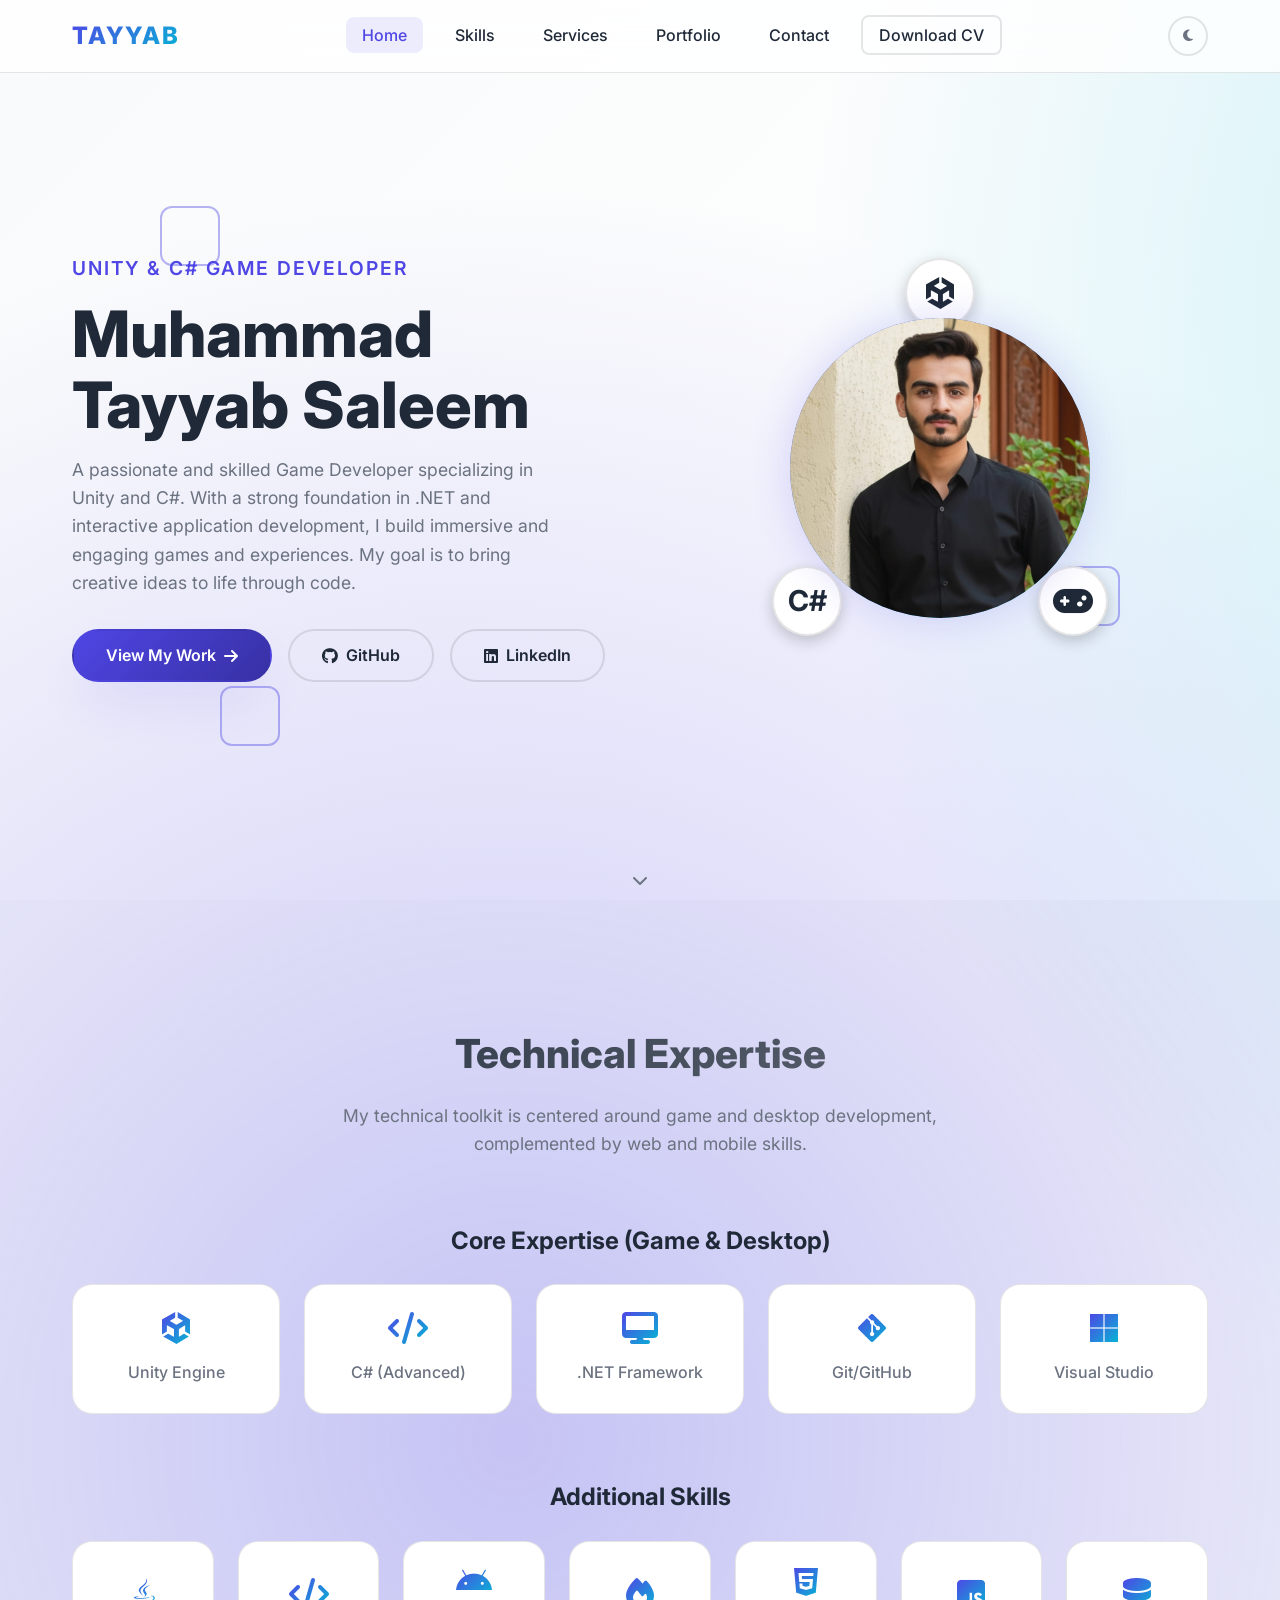
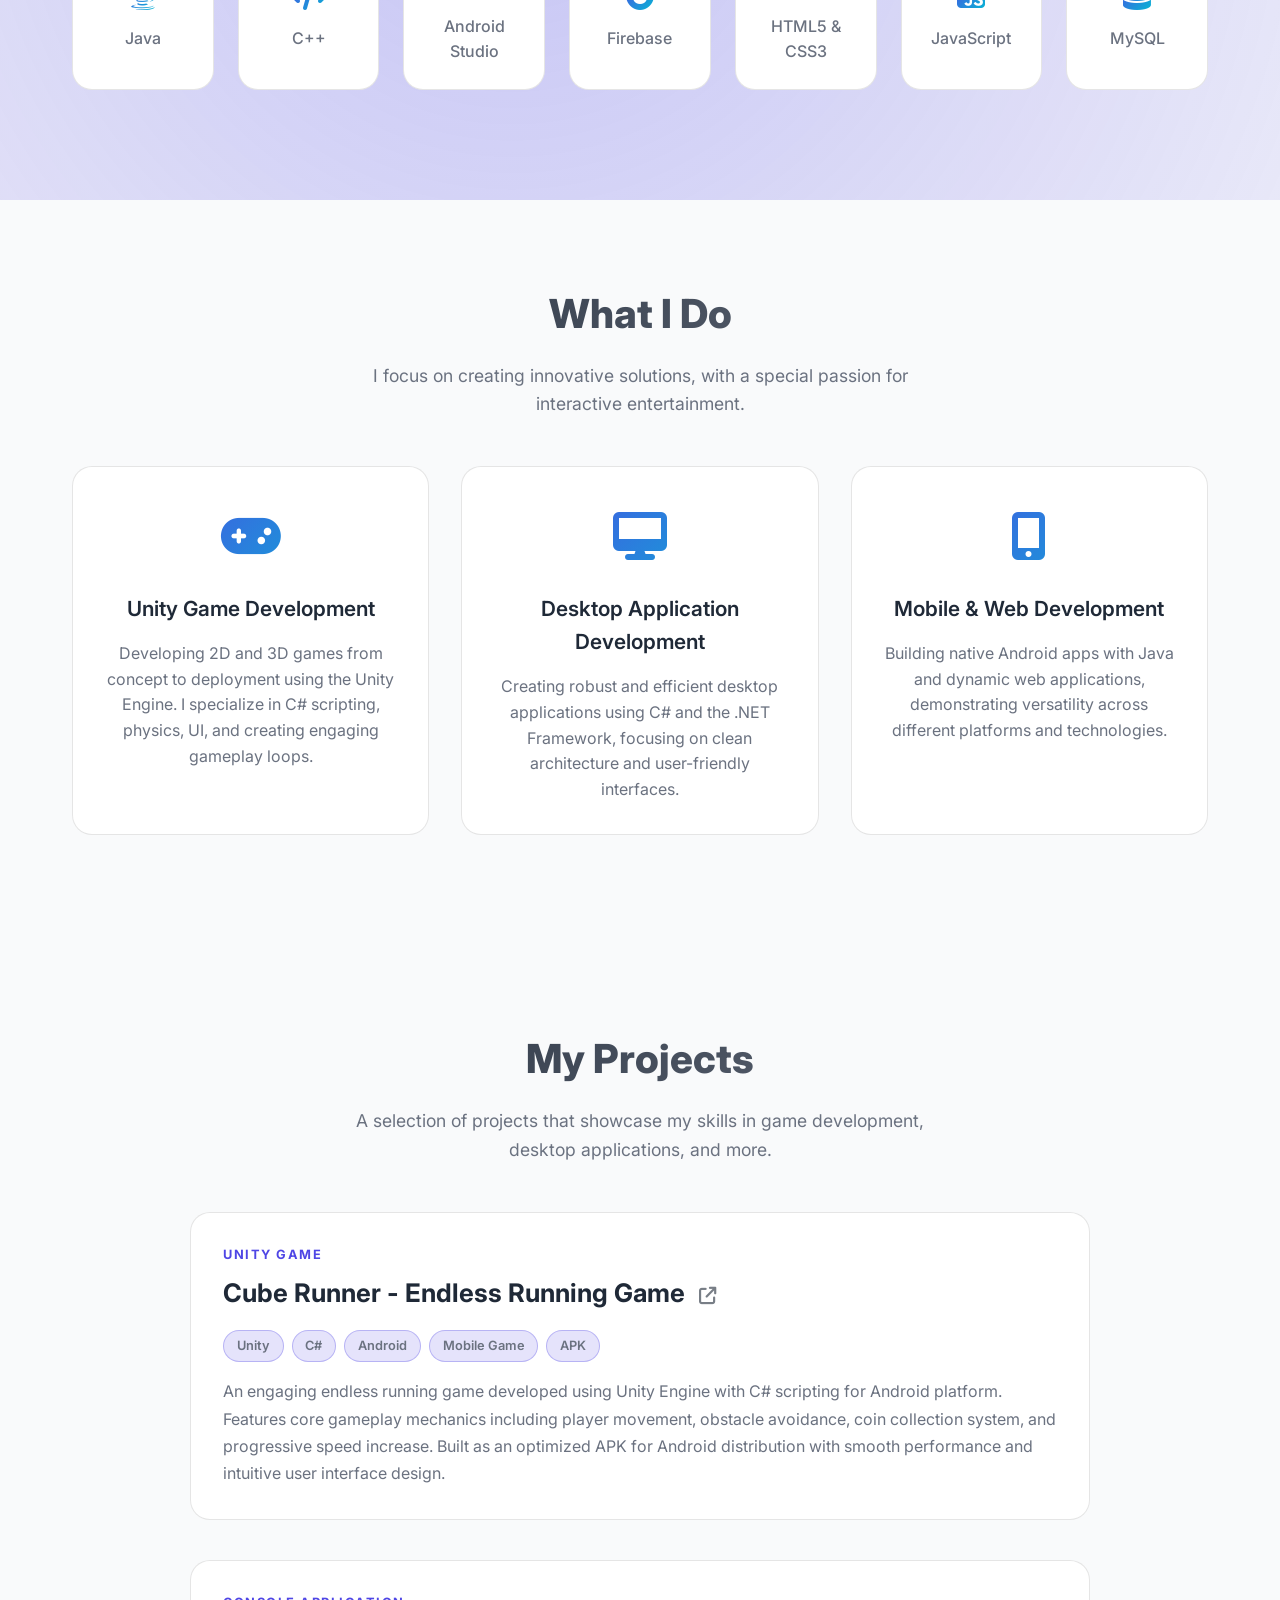
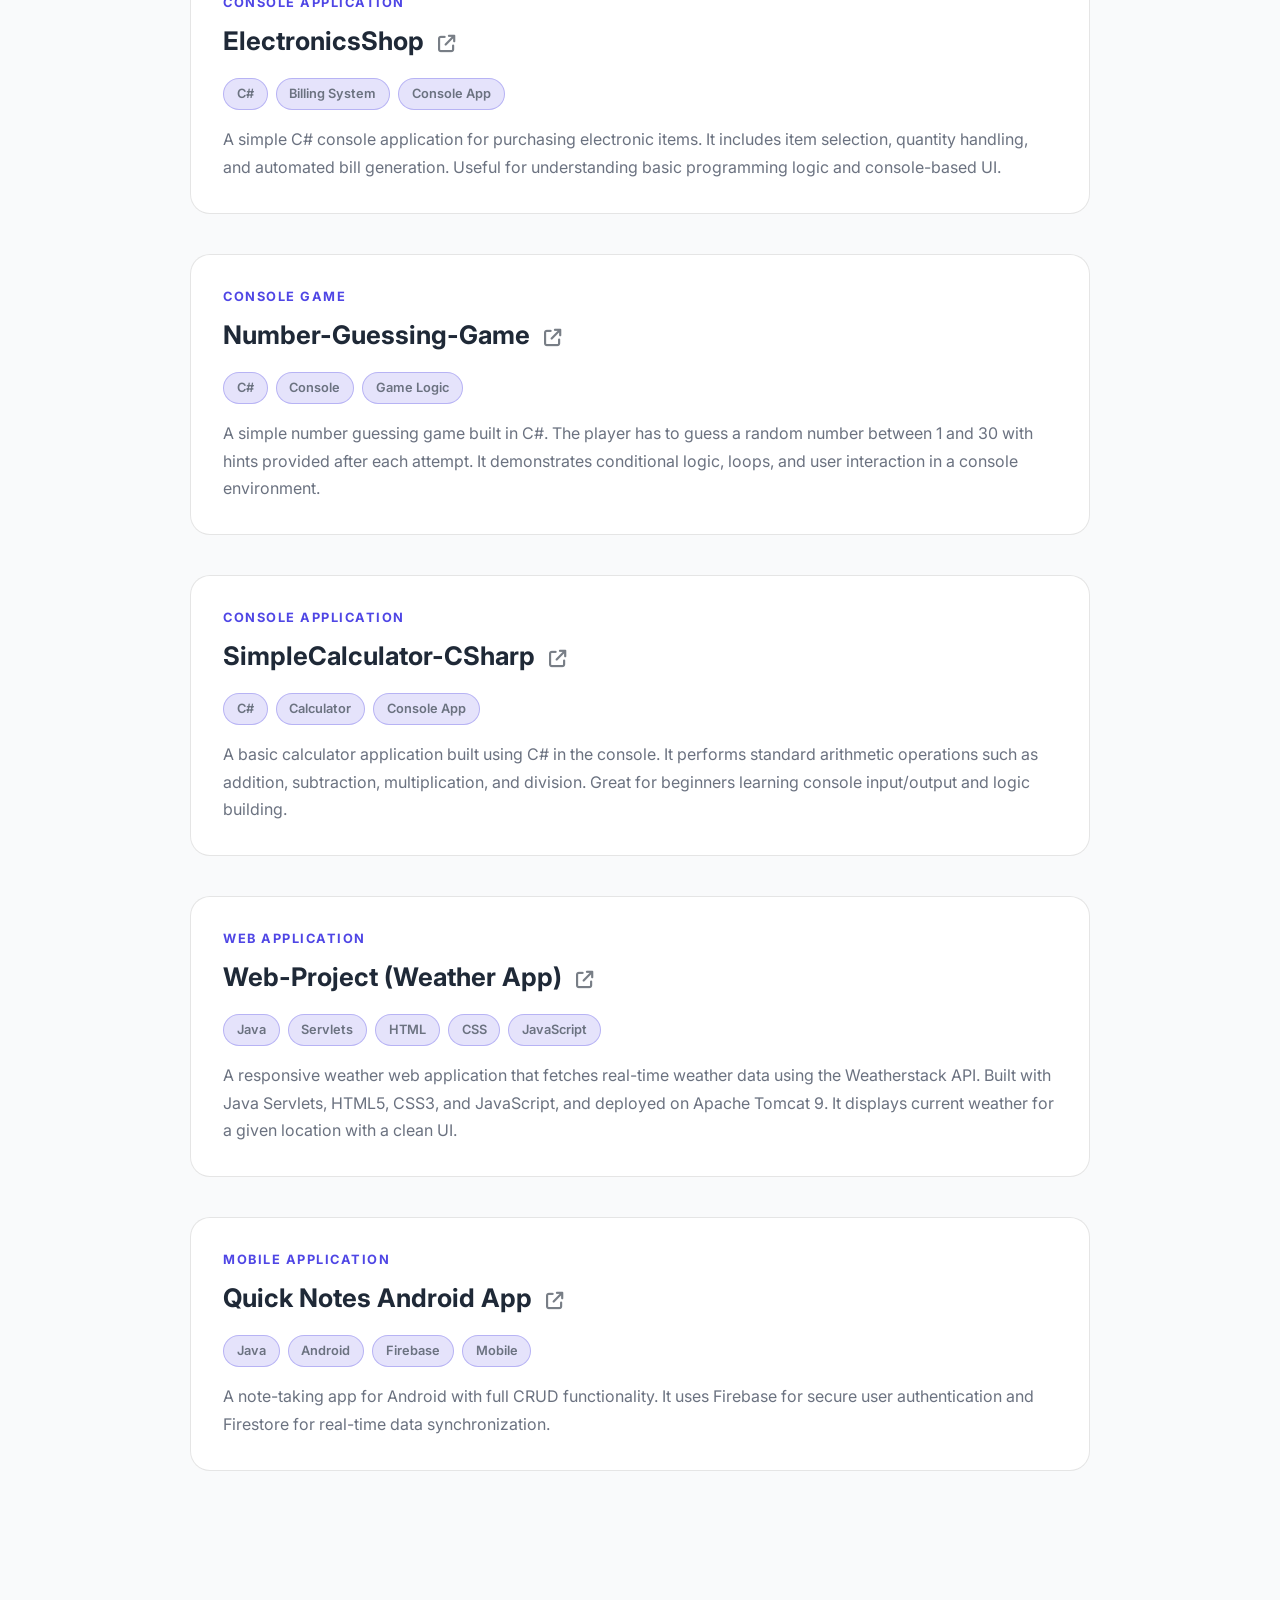
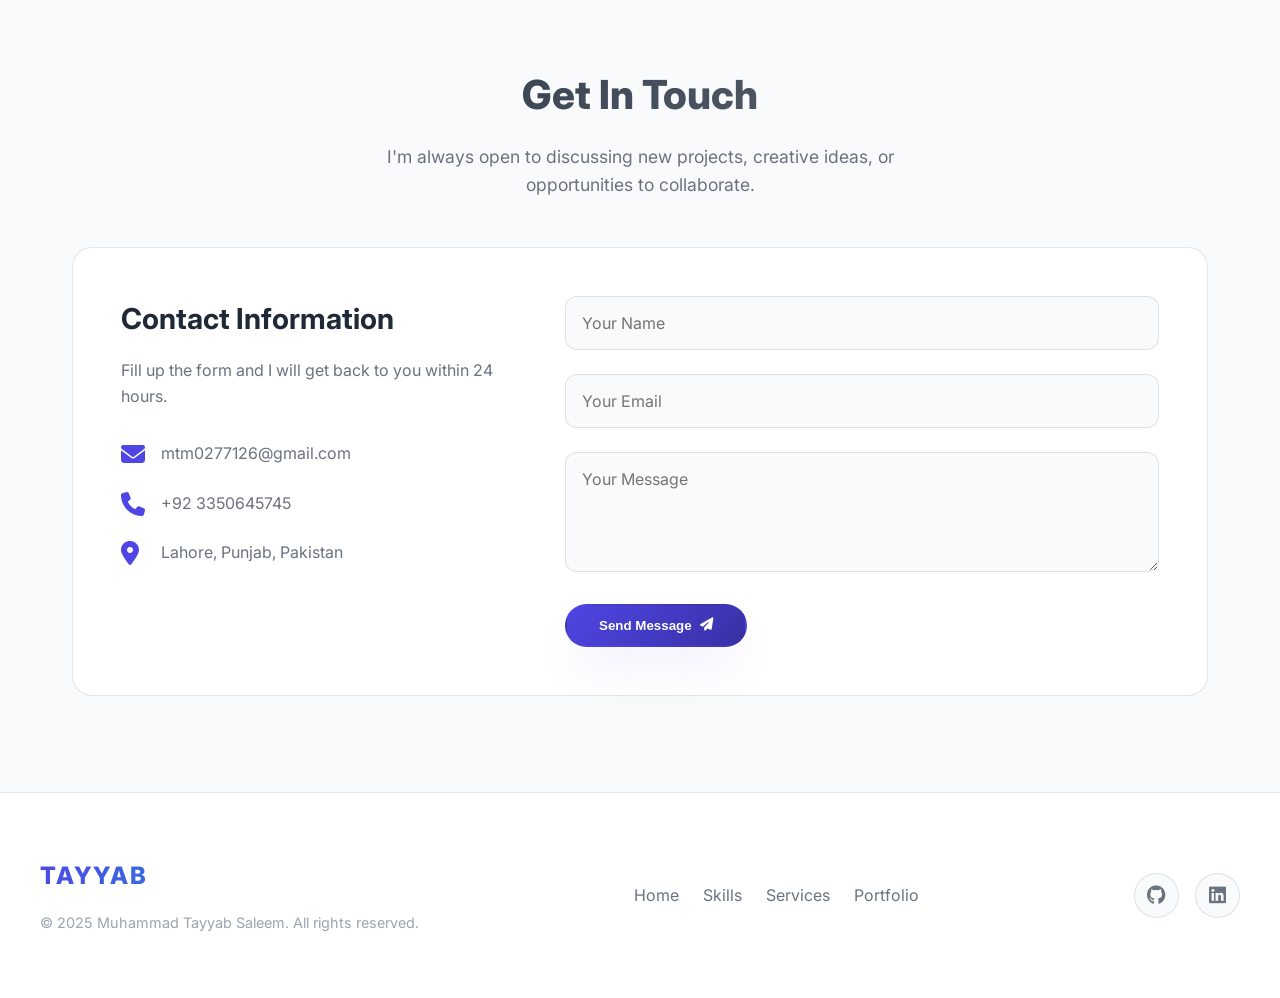
==== index.html @ 20875d61 "Update Update" ====
<!DOCTYPE html>
<html lang="en" data-theme="dark">

<head>
    <meta charset="UTF-8">
    <meta name="viewport" content="width=device-width, initial-scale=1.0">
    <title>M. Tayyab Saleem - Game Developer</title>
    <link rel="preconnect" href="https://fonts.googleapis.com">
    <link rel="preconnect" href="https://fonts.gstatic.com" crossorigin>
    <link href="https://fonts.googleapis.com/css2?family=Inter:wght@300;400;500;600;700;800&display=swap"
        rel="stylesheet">
    <link rel="stylesheet" href="https://cdnjs.cloudflare.com/ajax/libs/font-awesome/6.4.0/css/all.min.css">
    <link rel="stylesheet" href="style.css">
</head>

<body>
    <div class="bg-animation"></div>
    <ul class="background-shapes">
        <li><i class="fas fa-gamepad"></i></li>
        <li><i class="fas fa-laptop-code"></i></li>
        <li><i class="fas fa-bug"></i></li>
        <li><i class="fas fa-terminal"></i></li>
        <li><i class="fas fa-keyboard"></i></li>
        <li><i class="fas fa-microchip"></i></li>
        <li><i class="fas fa-cogs"></i></li>
        <li><i class="fas fa-code"></i></li>
        <li><i class="fas fa-hdd"></i></li>
        <li><i class="fas fa-dice-d20"></i></li> <!-- Gaming Dice -->
    </ul>


    <ul>
        <li></li>
    </ul>
    <header>
        <nav>
            <div class="logo">Tayyab</div>
            <ul class="nav-links">
                <li><a href="#home" class="active">Home</a></li>
                <li><a href="#skills">Skills</a></li>
                <li><a href="#services">Services</a></li>
                <li><a href="#portfolio">Portfolio</a></li>
                <li><a href="#contact">Contact</a></li>
                <li><a href="cv/tayyab_cv.pdf" class="btn-secondary" download>Download CV</a></li>
            </ul>
            <div class="nav-controls">
                <a href="cv/tayyab_cv.pdf" class="btn-cv-mobile" download aria-label="Download CV">
                    <span>CV</span>

                    <i class="fas fa-download"></i>
                </a>
                <button class="theme-toggle" id="themeToggle" aria-label="Toggle theme">
                    <i class="fas fa-moon"></i>
                </button>
            </div>
        </nav>
    </header>

    <main>
        <section id="home" class="hero section">
            <div class="floating-elements">
                <div class="floating-element"></div>
                <div class="floating-element"></div>
                <div class="floating-element"></div>
            </div>
            <div class="hero-container">
                <div class="hero-content">
                    <div class="subtitle">UNITY & C# GAME DEVELOPER</div>
                    <h1>Muhammad Tayyab Saleem</h1>
                    <p>A passionate and skilled Game Developer specializing in Unity and C#. With a strong foundation in
                        .NET and interactive application development, I build immersive and engaging games and
                        experiences. My goal is to bring creative ideas to life through code.</p>
                    <div class="hero-buttons">
                        <a href="#portfolio" class="btn btn-primary">View My Work <i class="fas fa-arrow-right"></i></a>
                        <a href="https://github.com/m-tayyabsaleem" target="_blank" class="btn btn-secondary"><i
                                class="fab fa-github"></i> GitHub</a>
                        <a href="https://linkedin.com/in/mtayyabsaleem" target="_blank" class="btn btn-secondary"><i
                                class="fab fa-linkedin"></i> LinkedIn</a>
                    </div>
                </div>

                <div class="hero-visual">
                    <div class="hero-avatar">
                        <img src="img/profile-pic.jpg" alt="M. Tayyab Saleem">
                    </div>
                    <div class="orbit-container">
                        <div class="orbit-icon icon-unity">
                            <i class="fab fa-unity"></i>
                        </div>
                        <div class="orbit-icon icon-csharp">
                            <span>C#</span>
                        </div>
                        <div class="orbit-icon icon-gaming">
                            <i class="fas fa-gamepad"></i>
                        </div>
                    </div>
                </div>
            </div>
            <div class="scroll-indicator">
                <i class="fas fa-chevron-down"></i>
            </div>
        </section>

        <section id="skills" class="section">
            <h2 class="section-title fade-in">Technical Expertise</h2>
            <p class="section-subtitle fade-in">My technical toolkit is centered around game and desktop development,
                complemented by web and mobile skills.</p>

            <h3 class="skills-subtitle fade-in">Core Expertise (Game & Desktop)</h3>
            <div class="skills-grid fade-in">
                <div class="skill-item">
                    <i class="fab fa-unity"></i>
                    <span>Unity Engine</span>
                </div>
                <div class="skill-item">
                    <i class="fas fa-code"></i>
                    <span>C# (Advanced)</span>
                </div>
                <div class="skill-item">
                    <i class="fas fa-desktop"></i>
                    <span>.NET Framework</span>
                </div>
                <div class="skill-item">
                    <i class="fab fa-git-alt"></i>
                    <span>Git/GitHub</span>
                </div>
                <div class="skill-item">
                    <i class="fab fa-microsoft"></i>
                    <span>Visual Studio</span>
                </div>
            </div>

            <h3 class="skills-subtitle fade-in">Additional Skills</h3>
            <div class="skills-grid fade-in">
                <div class="skill-item">
                    <i class="fab fa-java"></i>
                    <span>Java</span>
                </div>
                <div class="skill-item">
                    <i class="fas fa-code"></i>
                    <span>C++</span>
                </div>
                <div class="skill-item">
                    <i class="fab fa-android"></i>
                    <span>Android Studio</span>
                </div>
                <div class="skill-item">
                    <i class="fas fa-fire"></i>
                    <span>Firebase</span>
                </div>
                <div class="skill-item">
                    <i class="fab fa-html5"></i>
                    <span>HTML5 & CSS3</span>
                </div>
                <div class="skill-item">
                    <i class="fab fa-js-square"></i>
                    <span>JavaScript</span>
                </div>
                <div class="skill-item">
                    <i class="fas fa-database"></i>
                    <span>MySQL</span>
                </div>
            </div>
        </section>

        <section id="services" class="section">
            <h2 class="section-title fade-in">What I Do</h2>
            <p class="section-subtitle fade-in">I focus on creating innovative solutions, with a special passion for
                interactive entertainment.</p>
            <div class="services-grid">
                <div class="service-card fade-in">
                    <div class="service-icon"><i class="fas fa-gamepad"></i></div>
                    <h3 class="service-title">Unity Game Development</h3>
                    <p class="service-description">Developing 2D and 3D games from concept to deployment using the Unity
                        Engine. I specialize in C# scripting, physics, UI, and creating engaging gameplay loops.</p>
                </div>
                <div class="service-card fade-in">
                    <div class="service-icon"><i class="fas fa-desktop"></i></div>
                    <h3 class="service-title">Desktop Application Development</h3>
                    <p class="service-description">Creating robust and efficient desktop applications using C# and the
                        .NET Framework, focusing on clean architecture and user-friendly interfaces.</p>
                </div>
                <div class="service-card fade-in">
                    <div class="service-icon"><i class="fas fa-mobile-alt"></i></div>
                    <h3 class="service-title">Mobile & Web Development</h3>
                    <p class="service-description">Building native Android apps with Java and dynamic web applications,
                        demonstrating versatility across different platforms and technologies.</p>
                </div>
            </div>
        </section>

        <section id="portfolio" class="section">
            <h2 class="section-title fade-in">My Projects</h2>
            <p class="section-subtitle fade-in">A selection of projects that showcase my skills in game development,
                desktop applications, and more.</p>

            <div class="project-list fade-in">
                <div class="project-item">
                    <p class="project-category">Unity Game</p>

                    <h3 class="project-title">
                        <a href="#" target="_blank">
                            Cube Runner - Endless Running Game
                            <i class="fas fa-arrow-up-right-from-square"></i>
                        </a>
                    </h3>

                    <div class="project-tags">
                        <span>Unity</span>
                        <span>C#</span>
                        <span>Android</span>
                        <span>Mobile Game</span>
                        <span>APK</span>
                    </div>

                    <p class="project-description">
                        An engaging endless running game developed using Unity Engine with C# scripting for Android
                        platform.
                        Features core gameplay mechanics including player movement, obstacle avoidance, coin collection
                        system,
                        and progressive speed increase. Built as an optimized APK for Android distribution with smooth
                        performance
                        and intuitive user interface design.
                    </p>
                </div>

                <div class="project-item">
                    <p class="project-category">Console Application</p>

                    <h3 class="project-title">
                        <a href="https://github.com/m-tayyabsaleem/ElectronicsShop" target="_blank">
                            ElectronicsShop
                            <i class="fas fa-arrow-up-right-from-square"></i>
                        </a>
                    </h3>

                    <div class="project-tags">
                        <span>C#</span>
                        <span>Billing System</span>
                        <span>Console App</span>
                    </div>

                    <p class="project-description">
                        A simple C# console application for purchasing electronic items. It includes item selection,
                        quantity handling, and automated bill generation. Useful for understanding basic programming
                        logic and console-based UI.
                    </p>
                </div>


                <div class="project-item">
                    <p class="project-category">Console Game</p>

                    <h3 class="project-title">
                        <a href="https://github.com/m-tayyabsaleem/Number-Guessing-Game" target="_blank">
                            Number-Guessing-Game
                            <i class="fas fa-arrow-up-right-from-square"></i>
                        </a>
                    </h3>

                    <div class="project-tags">
                        <span>C#</span>
                        <span>Console</span>
                        <span>Game Logic</span>
                    </div>

                    <p class="project-description">
                        A simple number guessing game built in C#. The player has to guess a random number between 1 and
                        30 with hints provided after each attempt. It demonstrates conditional logic, loops, and user
                        interaction in a console environment.
                    </p>
                </div>
                <div class="project-item">
                    <p class="project-category">Console Application</p>

                    <h3 class="project-title">
                        <a href="https://github.com/m-tayyabsaleem/SimpleCalculator-CSharp" target="_blank">
                            SimpleCalculator-CSharp
                            <i class="fas fa-arrow-up-right-from-square"></i>
                        </a>
                    </h3>

                    <div class="project-tags">
                        <span>C#</span>
                        <span>Calculator</span>
                        <span>Console App</span>
                    </div>

                    <p class="project-description">
                        A basic calculator application built using C# in the console. It performs standard arithmetic
                        operations such as addition, subtraction, multiplication, and division. Great for beginners
                        learning console input/output and logic building.
                    </p>
                </div>
                <div class="project-item">
                    <p class="project-category">Web Application</p>

                    <h3 class="project-title">
                        <a href="https://github.com/m-tayyabsaleem/Web-Project" target="_blank">
                            Web-Project (Weather App)
                            <i class="fas fa-arrow-up-right-from-square"></i>
                        </a>
                    </h3>

                    <div class="project-tags">
                        <span>Java</span>
                        <span>Servlets</span>
                        <span>HTML</span>
                        <span>CSS</span>
                        <span>JavaScript</span>
                    </div>

                    <p class="project-description">
                        A responsive weather web application that fetches real-time weather data using the Weatherstack
                        API. Built with Java Servlets, HTML5, CSS3, and JavaScript, and deployed on Apache Tomcat 9. It
                        displays current weather for a given location with a clean UI.
                    </p>
                </div>

                <div class="project-item">
                    <p class="project-category">MOBILE APPLICATION</p>
                    <h3 class="project-title">
                        <a href="https://github.com/m-tayyab-mughal/Quick-Notes-App" target="_blank">
                            Quick Notes Android App
                            <i class="fas fa-arrow-up-right-from-square"></i>
                        </a>
                    </h3>
                    <div class="project-tags">
                        <span>Java</span>
                        <span>Android</span>
                        <span>Firebase</span>
                        <span>Mobile</span>
                    </div>
                    <p class="project-description">A note-taking app for Android with full CRUD functionality. It uses
                        Firebase for secure user authentication and Firestore for real-time data synchronization.</p>
                </div>
            </div>
        </section>
        <section id="contact" class="section">
            <h2 class="section-title fade-in">Get In Touch</h2>
            <p class="section-subtitle fade-in">I'm always open to discussing new projects, creative ideas, or
                opportunities to collaborate.</p>
            <div class="contact-container">
                <div class="contact-info fade-in">
                    <h3>Contact Information</h3>
                    <p>Fill up the form and I will get back to you within 24 hours.</p>
                    <div class="contact-item">
                        <i class="fas fa-envelope"></i>
                        <a href="mailto:mtm0277126@gmail.com">mtm0277126@gmail.com</a>
                    </div>
                    <div class="contact-item">
                        <i class="fas fa-phone"></i>
                        <span>+92 3350645745</span>
                    </div>
                    <div class="contact-item">
                        <i class="fas fa-map-marker-alt"></i>
                        <span>Lahore, Punjab, Pakistan</span>
                    </div>
                </div>
                <form action="https://formspree.io/f/movwbovj" method="POST" class="contact-form fade-in">
                    <div class="form-group">
                        <input type="text" name="name" placeholder="Your Name" required>
                    </div>
                    <div class="form-group">
                        <input type="email" name="email" placeholder="Your Email" required>
                    </div>
                    <div class="form-group">
                        <textarea name="message" placeholder="Your Message" required></textarea>
                    </div>
                    <button type="submit" class="btn btn-primary">
                        Send Message <i class="fas fa-paper-plane"></i>
                    </button>
                </form>
            </div>
        </section>
    </main>

    <footer>
        <div class="footer-content">
            <div class="footer-about">
                <div class="logo">Tayyab</div>
                <p class="footer-text">&copy; 2025 Muhammad Tayyab Saleem. All rights reserved.</p>
            </div>
            <div class="footer-links">
                <a href="#home">Home</a>
                <a href="#skills">Skills</a>
                <a href="#services">Services</a>
                <a href="#portfolio">Portfolio</a>
            </div>
            <div class="footer-social">
                <a href="https://github.com/m-tayyabsaleem" target="_blank" aria-label="GitHub"><i
                        class="fab fa-github"></i></a>
                <a href="https://linkedin.com/in/mtayyabsaleem" target="_blank" aria-label="LinkedIn"><i
                        class="fab fa-linkedin"></i></a>
            </div>
        </div>
    </footer>

    <script src="script.js"></script>
</body>

</html>
---- style.css ----
/* ------------------- */
/* Basic Setup & Variables */
/* ------------------- */
:root {
    --primary-color: #4f46e5;
    --primary-dark: #3730a3;
    --secondary-color: #06b6d4;
    --accent-color: #f59e0b;
    --text-primary: #ffffff;
    --text-secondary: #a1a1aa;
    --text-muted: #71717a;
    --bg-primary: #0f0f23;
    --bg-secondary: #1a1a2e;
    --bg-card: #161629;
    --border-color: rgba(255, 255, 255, 0.1);
    --shadow-primary: 0 25px 50px -12px rgba(79, 70, 229, 0.25);
    --shadow-glow: 0 0 40px rgba(79, 70, 229, 0.3);
    --nav-bg: rgba(15, 15, 35, 0.8);
}

[data-theme="light"] {
    --text-primary: #1f2937;
    --text-secondary: #6b7280;
    --text-muted: #9ca3af;
    --bg-primary: #f9fafb;
    --bg-secondary: #ffffff;
    --bg-card: #ffffff;
    --border-color: rgba(0, 0, 0, 0.1);
    --shadow-primary: 0 25px 50px -12px rgba(79, 70, 229, 0.15);
    --shadow-glow: 0 0 40px rgba(79, 70, 229, 0.2);
    --nav-bg: rgba(255, 255, 255, 0.8);
}

* {
    margin: 0;
    padding: 0;
    box-sizing: border-box;
}

body {
    font-family: 'Inter', sans-serif;
    background: var(--bg-primary);
    color: var(--text-primary);
    line-height: 1.6;
    overflow-x: hidden;
    transition: background 0.3s ease, color 0.3s ease;
}

/* ------------------- */
/* General Styles */
/* ------------------- */
.section {
    padding: 6rem 2rem;
    max-width: 1200px;
    margin: 0 auto;
    position: relative;
}

.section-title {
    font-size: 2.5rem;
    font-weight: 800;
    text-align: center;
    margin-bottom: 1rem;
    background: linear-gradient(135deg, var(--text-primary), var(--text-secondary));
    -webkit-background-clip: text;
    background-clip: text;
    -webkit-text-fill-color: transparent;
}

.section-subtitle {
    text-align: center;
    color: var(--text-secondary);
    margin-bottom: 3rem;
    font-size: 1.1rem;
    max-width: 600px;
    margin-left: auto;
    margin-right: auto;
}

.btn {
    padding: 0.75rem 2rem;
    border-radius: 50px;
    font-weight: 600;
    text-decoration: none;
    display: inline-flex;
    align-items: center;
    gap: 0.5rem;
    transition: all 0.3s ease;
    border: 2px solid transparent;
    cursor: pointer;
}

.btn-primary {
    background: linear-gradient(135deg, var(--primary-color), var(--primary-dark));
    color: white;
    box-shadow: var(--shadow-primary);
}

.btn-primary:hover {
    transform: translateY(-6px);
    box-shadow: var(--shadow-glow);
}

.btn-secondary {
    background: transparent;
    color: var(--text-primary);
    border: 2px solid var(--border-color);
}

.btn-secondary:hover {
    border-color: var(--primary-color);
    transform: translateY(-6px);
    background: rgba(79, 70, 229, 0.1);
}

/* ------------------- */
/* Animated Background */
/* ------------------- */
.bg-animation {
    position: fixed;
    top: 0;
    left: 0;
    width: 100%;
    height: 100%;
    z-index: -1;
    background: linear-gradient(135deg, var(--bg-primary) 0%, var(--bg-secondary) 100%);
    transition: all 0.3s ease;
}

.bg-animation::before {
    content: '';
    position: absolute;
    width: 200%;
    height: 200%;
    background: radial-gradient(circle at 20% 80%, rgba(79, 70, 229, 0.3) 0%, transparent 50%),
        radial-gradient(circle at 80% 20%, rgba(6, 182, 212, 0.3) 0%, transparent 50%);
    animation: float 20s ease-in-out infinite;
}

@keyframes float {

    0%,
    100% {
        transform: translate(0, 0) rotate(0deg);
    }

    33% {
        transform: translate(30px, -30px) rotate(120deg);
    }

    66% {
        transform: translate(-20px, 20px) rotate(240deg);
    }
}

/* ------------------- */
/* Header and Navigation */
/* ------------------- */
header {
    position: fixed;
    top: 0;
    left: 0;
    right: 0;
    z-index: 1000;
    background: var(--nav-bg);
    backdrop-filter: blur(20px);
    border-bottom: 1px solid var(--border-color);
    padding: 1rem 0;
    transition: all 0.3s ease;
}

nav {
    display: flex;
    justify-content: space-between;
    align-items: center;
    max-width: 1200px;
    margin: 0 auto;
    padding: 0 2rem;
    position: relative;
}

.logo {
    font-size: 1.5rem;
    font-weight: 800;
    background: linear-gradient(135deg, var(--primary-color), var(--secondary-color));
    -webkit-background-clip: text;
    background-clip: text;
    -webkit-text-fill-color: transparent;
    text-transform: uppercase;
    letter-spacing: 2px;
    z-index: 1001;
}

/* --- Full Body Background Animation --- */
.background-shapes {
    position: fixed;
    top: 0;
    left: 0;
    width: 100%;
    height: 100%;
    z-index: -1;
    overflow: hidden;
}

.background-shapes li {
    position: absolute;
    color: rgba(20, 184, 166, 0.2);
    font-size: 40px;
    animation: animate-shapes 25s linear infinite;
    bottom: -150px;
}

.background-shapes li:nth-child(1) {
    left: 25%;
    width: 80px;
    height: 80px;
    animation-delay: 0s;
}

.background-shapes li:nth-child(2) {
    left: 10%;
    width: 20px;
    height: 20px;
    animation-delay: 2s;
    animation-duration: 12s;
}

.background-shapes li:nth-child(3) {
    left: 70%;
    width: 20px;
    height: 20px;
    animation-delay: 4s;
}

.background-shapes li:nth-child(4) {
    left: 40%;
    width: 60px;
    height: 60px;
    animation-delay: 0s;
    animation-duration: 18s;
}

.background-shapes li:nth-child(5) {
    left: 65%;
    width: 20px;
    height: 20px;
    animation-delay: 0s;
}

.background-shapes li:nth-child(6) {
    left: 75%;
    width: 110px;
    height: 110px;
    animation-delay: 3s;
}

.background-shapes li:nth-child(7) {
    left: 35%;
    width: 150px;
    height: 150px;
    animation-delay: 7s;
}

.background-shapes li:nth-child(8) {
    left: 50%;
    width: 25px;
    height: 25px;
    animation-delay: 15s;
    animation-duration: 45s;
}

.background-shapes li:nth-child(9) {
    left: 20%;
    width: 15px;
    height: 15px;
    animation-delay: 2s;
    animation-duration: 35s;
}

.background-shapes li:nth-child(10) {
    left: 85%;
    width: 150px;
    height: 150px;
    animation-delay: 0s;
    animation-duration: 11s;
}

@keyframes animate-shapes {
    0% {
        transform: translateY(0) rotate(0deg);
        opacity: 1;
        border-radius: 0;
    }

    100% {
        transform: translateY(-1000px) rotate(720deg);
        opacity: 0;
        border-radius: 50%;
    }
}


.nav-links {
    display: flex;
    list-style: none;
    gap: 1rem;
    align-items: center;
}

.nav-links a {
    color: var(--text-primary);
    text-decoration: none;
    font-weight: 500;
    transition: all 0.3s ease;
    position: relative;
    padding: 0.5rem 1rem;
    border-radius: 8px;
}

.nav-links a:hover,
.nav-links a.active {
    color: var(--primary-color);
    background: rgba(79, 70, 229, 0.1);
}

/* Styles for the right-side control buttons */
.nav-controls {
    display: flex;
    align-items: center;
    gap: 1rem;
    /* Space between the buttons */
}

/* Style for the new mobile-only CV button */
.btn-cv-mobile {
    /* Style properties */
    background: none;
    border: 2px solid var(--border-color);
    color: var(--text-secondary);
    border-radius: 50px;
    /* Creates a pill shape */
    cursor: pointer;
    transition: all 0.3s ease;
    font-size: 0.9rem;
    font-weight: 600;
    padding: 0.5rem 1rem;
    text-decoration: none;
    display: none;
    /* Stays hidden on desktop */
    align-items: center;
    justify-content: center;
    gap: 0.5rem;
    /* Adds space between the icon and text */
}

.btn-cv-mobile:hover {
    border-color: var(--primary-color);
    color: var(--primary-color);
    transform: scale(1.1);
}

/* This rule shows the button ONLY on small screens */
@media (max-width: 768px) {
    .btn-cv-mobile {
        display: inline-flex;
        /* Makes the button visible */
    }
}

.theme-toggle {
    background: none;
    border: 2px solid var(--border-color);
    color: var(--text-secondary);
    padding: 0.5rem;
    border-radius: 50%;
    cursor: pointer;
    transition: all 0.3s ease;
    width: 40px;
    height: 40px;
    display: flex;
    align-items: center;
    justify-content: center;
}

.theme-toggle:hover {
    border-color: var(--primary-color);
    color: var(--primary-color);
    transform: scale(1.1) rotate(180deg);
}

/* Mobile Menu Toggle */
.mobile-menu-toggle {
    display: none;
    background: none;
    border: none;
    color: var(--text-primary);
    font-size: 1.5rem;
    cursor: pointer;
    padding: 0.5rem;
    z-index: 1002;
}

.mobile-menu-toggle:hover {
    color: var(--primary-color);
}

/* Mobile Navigation */
.mobile-nav {
    position: fixed;
    top: 0;
    left: 0;
    width: 100%;
    height: 100vh;
    background: var(--bg-primary);
    backdrop-filter: blur(20px);
    display: none;
    flex-direction: column;
    justify-content: center;
    align-items: center;
    z-index: 1000;
    transition: all 0.3s ease;
}

.mobile-nav.active {
    display: flex;
}

.mobile-nav .nav-links {
    flex-direction: column;
    gap: 2rem;
    text-align: center;
}

.mobile-nav .nav-links a {
    font-size: 1.2rem;
    padding: 1rem 2rem;
}

.mobile-nav .theme-toggle {
    margin-top: 2rem;
}

/* ------------------- */
/* Hero Section */
/* ------------------- */
.hero {
    min-height: 100vh;
    display: flex;
    align-items: center;
    padding-top: 80px;
}

.hero-container {
    display: grid;
    grid-template-columns: 1fr 1fr;
    gap: 4rem;
    align-items: center;
}

.hero-content h1 {
    font-size: 4rem;
    font-weight: 800;
    line-height: 1.1;
    margin-bottom: 1rem;
}

.hero-content .subtitle {
    font-size: 1.2rem;
    color: var(--primary-color);
    font-weight: 600;
    margin-bottom: 1rem;
    text-transform: uppercase;
    letter-spacing: 2px;
}

.hero-content p {
    font-size: 1.1rem;
    color: var(--text-secondary);
    margin-bottom: 2rem;
    max-width: 500px;
}

.hero-buttons {
    display: flex;
    gap: 1rem;
    flex-wrap: wrap;
}

.hero-visual {
    position: relative;
    display: flex;
    justify-content: center;
    align-items: center;
    min-height: 450px;
}

.hero-avatar {
    width: 300px;
    height: 300px;
    border-radius: 50%;
    background: linear-gradient(135deg, var(--primary-color), var(--secondary-color));
    position: relative;
    z-index: 5;
    animation: heroFloat 6s ease-in-out infinite;
    box-shadow: var(--shadow-glow);
    overflow: hidden;
}

.hero-avatar img {
    width: 100%;
    height: 100%;
    object-fit: cover;
    object-position: center;
    transition: all 0.4s ease;
}

.hero-avatar:hover img {
    transform: scale(1.05);
}

@keyframes heroFloat {

    0%,
    100% {
        transform: translateY(0px);
    }

    50% {
        transform: translateY(-20px);
    }
}

/* --- Orbiting Icons --- */
@keyframes orbit {
    from {
        transform: rotate(0deg);
    }

    to {
        transform: rotate(360deg);
    }
}

@keyframes float-icon {

    0%,
    100% {
        transform: translateY(0);
    }

    50% {
        transform: translateY(-10px);
    }
}

.orbit-container {
    position: absolute;
    width: 420px;
    height: 420px;
    animation: orbit 30s linear infinite;
}

.orbit-icon {
    position: absolute;
    width: 70px;
    height: 70px;
    background: var(--bg-card);
    border-radius: 50%;
    border: 2px solid var(--border-color);
    display: flex;
    justify-content: center;
    align-items: center;
    font-size: 2rem;
    color: var(--text-primary);
    box-shadow: 0 5px 15px rgba(0, 0, 0, 0.2);
    animation: orbit 30s linear infinite reverse, float-icon 4s ease-in-out infinite;
}

.orbit-icon.icon-unity {
    top: 0;
    left: 50%;
    transform: translateX(-50%);
    animation-delay: 0s;
}

.orbit-icon.icon-csharp {
    bottom: 10%;
    left: 10%;
    animation-delay: 1.3s;
    font-weight: 700;
    font-size: 1.8rem;
}

.orbit-icon.icon-gaming {
    bottom: 10%;
    right: 10%;
    animation-delay: 2.6s;
}

.floating-elements {
    position: absolute;
    width: 100%;
    height: 100%;
    top: 0;
    left: 0;
    pointer-events: none;
}

.floating-element {
    position: absolute;
    width: 60px;
    height: 60px;
    border: 2px solid rgba(79, 70, 229, 0.4);
    border-radius: 12px;
    animation: floatRandom 15s ease-in-out infinite;
}

.floating-element:nth-child(1) {
    top: 20%;
    left: 10%;
    animation-delay: 0s;
}

.floating-element:nth-child(2) {
    top: 60%;
    right: 10%;
    animation-delay: 5s;
}

.floating-element:nth-child(3) {
    bottom: 20%;
    left: 15%;
    animation-delay: 10s;
}

@keyframes floatRandom {

    0%,
    100% {
        transform: translateY(0px) rotate(0deg);
    }

    25% {
        transform: translateY(-30px) rotate(90deg);
    }

    50% {
        transform: translateY(-60px) rotate(180deg);
    }

    75% {
        transform: translateY(-30px) rotate(270deg);
    }
}

/* ------------------- */
/* Skills Section */
/* ------------------- */
.skills-subtitle {
    font-size: 1.5rem;
    font-weight: 700;
    text-align: center;
    margin-top: 4rem;
    margin-bottom: 1.5rem;
    color: var(--text-primary);
}

.skills-grid {
    display: grid;
    grid-template-columns: repeat(auto-fit, minmax(130px, 1fr));
    gap: 1.5rem;
}

.skill-item {
    background: var(--bg-card);
    border: 1px solid var(--border-color);
    border-radius: 20px;
    padding: 1.5rem;
    display: flex;
    flex-direction: column;
    align-items: center;
    justify-content: center;
    text-align: center;
    transition: all 0.3s ease;
    min-height: 130px;
}

.skill-item:hover {
    transform: translateY(-10px);
    background: var(--primary-color);
    box-shadow: var(--shadow-primary);
}

.skill-item i {
    font-size: 2rem;
    margin-bottom: 1rem;
    background: linear-gradient(135deg, var(--primary-color), var(--secondary-color));
    -webkit-background-clip: text;
    background-clip: text;
    -webkit-text-fill-color: transparent;
    transition: all 0.3s ease;
}

.skill-item:hover i {
    background: none;
    -webkit-background-clip: unset;
    background-clip: unset;
    -webkit-text-fill-color: white;
}

.skill-item span {
    font-weight: 500;
    word-break: break-word;

    color: var(--text-secondary);
    transition: color 0.3s ease;
}

.skill-item:hover span {
    color: white;
}

@media (max-width: 480px) {
    .skills-grid {
        /* Forces a 2-column layout instead of 3 */
        grid-template-columns: repeat(2, 1fr);
        /* Slightly adjusts the gap for a cleaner look */
        gap: 1rem;
    }
}

/* ------------------- */
/* Services Section */
/* ------------------- */
.services-grid {
    display: grid;
    grid-template-columns: repeat(auto-fit, minmax(300px, 1fr));
    gap: 2rem;
    margin-top: 3rem;
}

.service-card {
    background: var(--bg-card);
    backdrop-filter: blur(20px);
    border: 1px solid var(--border-color);
    border-radius: 20px;
    padding: 2rem;
    text-align: center;
    transition: all 0.3s ease;
    position: relative;
    overflow: hidden;
}

.service-card::before {
    content: '';
    position: absolute;
    top: 0;
    left: 0;
    right: 0;
    height: 4px;
    background: linear-gradient(90deg, var(--primary-color), var(--secondary-color));
    transform: scaleX(0);
    transition: transform 0.4s ease-in-out;
    transform-origin: left;
}

.service-card:hover::before {
    transform: scaleX(1);
    transform-origin: right;
}

.service-card:hover {
    transform: translateY(-10px);
    box-shadow: var(--shadow-primary);
}

.service-icon {
    font-size: 3rem;
    margin-bottom: 1rem;
    background: linear-gradient(135deg, var(--primary-color), var(--secondary-color));
    -webkit-background-clip: text;
    background-clip: text;
    -webkit-text-fill-color: transparent;
}

.service-title {
    font-size: 1.3rem;
    font-weight: 600;
    margin-bottom: 1rem;
    color: var(--text-primary);
}

.service-description {
    color: var(--text-secondary);
}

/* ------------------- */
/* Portfolio Section */
/* ------------------- */
.project-list {
    display: grid;
    gap: 2.5rem;
    max-width: 900px;
    margin: 3rem auto 0;
}

.project-item {
    background: var(--bg-card);
    padding: 2rem;
    border-radius: 20px;
    border: 1px solid var(--border-color);
    transition: all 0.4s cubic-bezier(0.25, 0.46, 0.45, 0.94);
    position: relative;
    overflow: hidden;
    will-change: transform, box-shadow, border-color;
}

/* Floating icons - Only animate on hover */
.project-item::before,
.project-item::after,
.project-item .project-title::before,
.project-item .project-title::after,
.project-item .project-description::before,
.project-item .project-description::after,
.project-item .project-tags::before,
.project-item .project-tags::after,
.project-item .project-category::before,
.project-item .project-category::after {
    font-family: "Font Awesome 6 Free", "Font Awesome 6 Brands";
    font-weight: 900;
    position: absolute;
    opacity: 0;
    pointer-events: none;
    z-index: 0;
    bottom: -60px;
    /* Removed animation from here - only apply on hover */
}

/* Icon 1: Gamepad */
.project-item::before {
    content: '\f11b';
    font-size: 2.8rem;
    left: 12%;
    color: rgba(124, 58, 237, 0.7);
}

/* Icon 2: Code */
.project-item::after {
    content: '\f121';
    font-size: 2.4rem;
    left: 78%;
    color: rgba(168, 85, 247, 0.65);
}

/* Icon 3: Cogs */
.project-item .project-title::before {
    content: '\f085';
    font-size: 2.2rem;
    left: 58%;
    color: rgba(59, 130, 246, 0.7);
}

/* Icon 4: Robot */
.project-item .project-description::after {
    content: '\f544';
    font-size: 2.6rem;
    left: 22%;
    color: rgba(236, 72, 153, 0.65);
}

/* Icon 5: Lightning Bolt */
.project-item .project-tags::before {
    content: '\f0e7';
    font-size: 2rem;
    left: 42%;
    color: rgba(245, 158, 11, 0.8);
}

/* Icon 6: Desktop */
.project-item .project-category::after {
    content: '\f108';
    font-size: 2.3rem;
    left: 8%;
    color: rgba(20, 184, 166, 0.7);
}

/* Icon 7: Rocket */
.project-item .project-tags::after {
    content: '\f135';
    font-size: 2.1rem;
    left: 72%;
    color: rgba(239, 68, 68, 0.75);
}

/* Icon 8: Database */
.project-item .project-description::before {
    content: '\f1c0';
    font-size: 1.9rem;
    left: 32%;
    color: rgba(34, 197, 94, 0.8);
}

/* Icon 9: Mobile */
.project-item .project-category::before {
    content: '\f3cd';
    font-size: 1.8rem;
    left: 88%;
    color: rgba(99, 102, 241, 0.7);
}

/* Icon 10: Cloud */
.project-item .project-title::after {
    content: '\f0c2';
    font-size: 2.2rem;
    left: 48%;
    color: rgba(14, 165, 233, 0.75);
}

/* Show floating icons ONLY on hover with immediate animations */
.project-item:hover::before {
    opacity: 1;
    animation: float-icons 8s linear infinite;
    animation-delay: 0s;
}

.project-item:hover::after {
    opacity: 1;
    animation: float-icons 9s linear infinite;
    animation-delay: 0.3s;
}

.project-item:hover .project-title::before {
    opacity: 1;
    animation: float-icons 7s linear infinite;
    animation-delay: 0.6s;
}

.project-item:hover .project-title::after {
    opacity: 1;
    animation: float-icons 8.5s linear infinite;
    animation-delay: 0.9s;
}

.project-item:hover .project-description::before {
    opacity: 1;
    animation: float-icons 7.5s linear infinite;
    animation-delay: 1.2s;
}

.project-item:hover .project-description::after {
    opacity: 1;
    animation: float-icons 8.2s linear infinite;
    animation-delay: 1.5s;
}

.project-item:hover .project-tags::before {
    opacity: 1;
    animation: float-icons 6.8s linear infinite;
    animation-delay: 0.1s;
}

.project-item:hover .project-tags::after {
    opacity: 1;
    animation: float-icons 9.2s linear infinite;
    animation-delay: 1.8s;
}

.project-item:hover .project-category::before {
    opacity: 1;
    animation: float-icons 7.8s linear infinite;
    animation-delay: 2.1s;
}

.project-item:hover .project-category::after {
    opacity: 1;
    animation: float-icons 8.8s linear infinite;
    animation-delay: 2.4s;
}

/* Floating animation - Faster and more responsive */
@keyframes float-icons {
    0% {
        transform: translateY(0) rotate(0deg) scale(0.8);
        opacity: 0;
        filter: brightness(1);
    }
    
    2% {
        opacity: 0.7;
        transform: translateY(-10px) rotate(15deg) scale(0.9);
    }
    
    10% {
        opacity: 1;
        filter: brightness(1.3);
        transform: translateY(-50px) rotate(90deg) scale(1);
    }
    
    50% {
        opacity: 0.9;
        filter: brightness(1.2);
        transform: translateY(-200px) rotate(360deg) scale(1.1);
    }
    
    90% {
        opacity: 0.4;
        filter: brightness(0.9);
        transform: translateY(-350px) rotate(630deg) scale(0.9);
    }

    100% {
        transform: translateY(-400px) rotate(720deg) scale(0.7);
        opacity: 0;
        filter: brightness(0.8);
    }
}

/* Enhanced hover effects for the main card */
.project-item:hover {
    transform: translateY(-12px) scale(1.02);
    box-shadow: var(--shadow-glow), 0 25px 50px rgba(79, 70, 229, 0.15);
    border-color: var(--primary-color);
}

/* Ensure proper layering */
.project-item > * {
    position: relative;
    z-index: 1;
}

/* Additional positioning for pseudo elements */
.project-item .project-title,
.project-item .project-description,
.project-item .project-tags,
.project-item .project-category {
    position: relative;
}

/* Existing styles for project elements */
.project-category {
    color: var(--primary-color);
    font-size: 0.8rem;
    font-weight: 700;
    text-transform: uppercase;
    letter-spacing: 1.5px;
    margin-bottom: 0.5rem;
    position: relative;
}

.project-title {
    position: relative;
}

.project-title a {
    font-size: 1.6rem;
    font-weight: 700;
    color: var(--text-primary);
    text-decoration: none;
    transition: color 0.3s ease;
}

.project-title a:hover {
    color: var(--primary-color);
}

.project-title i {
    font-size: 1.1rem;
    margin-left: 0.5rem;
    opacity: 0.6;
    transition: transform 0.3s ease, opacity 0.3s ease;
    display: inline-block;
}

.project-title a:hover i {
    transform: translate(3px, -3px) rotate(45deg);
    opacity: 1;
}

.project-tags {
    display: flex;
    flex-wrap: wrap;
    gap: 0.5rem;
    margin: 1rem 0;
    position: relative;
}

.project-tags span {
    background: rgba(79, 70, 229, 0.15);
    color: var(--text-secondary);
    padding: 0.3rem 0.8rem;
    border-radius: 20px;
    font-size: 0.8rem;
    font-weight: 600;
    border: 1px solid rgba(79, 70, 229, 0.3);
    transition: all 0.3s cubic-bezier(0.25, 0.46, 0.45, 0.94);
}

.project-item:hover .project-tags span {
    background: rgba(79, 70, 229, 0.25);
    border-color: rgba(79, 70, 229, 0.5);
    transform: translateY(-3px) scale(1.05);
}

.project-description {
    color: var(--text-secondary);
    line-height: 1.7;
    position: relative;
}

/* Ensure Font Awesome is loaded */
@import url('https://cdnjs.cloudflare.com/ajax/libs/font-awesome/6.4.0/css/all.min.css');
/* ------------------- */
/* Contact Section */
/* ------------------- */
.contact-container {
    display: grid;
    grid-template-columns: 1fr 1.5fr;
    gap: 3rem;
    background: var(--bg-card);
    padding: 3rem;
    border-radius: 20px;
    border: 1px solid var(--border-color);
}

.contact-info h3 {
    font-size: 1.8rem;
    margin-bottom: 1rem;
}

.contact-info p {
    color: var(--text-secondary);
    margin-bottom: 2rem;
}

.contact-item {
    display: flex;
    align-items: center;
    gap: 1rem;
    margin-bottom: 1.5rem;
    color: var(--text-secondary);
    text-decoration: none;
    transition: color 0.3s ease;
}

.contact-item:hover,
.contact-item a:hover {
    color: var(--primary-color);
}

.contact-item a {
    color: var(--text-secondary);
    text-decoration: none;
}

.contact-item i {
    font-size: 1.5rem;
    color: var(--primary-color);
    width: 24px;
}

.contact-form .form-group {
    margin-bottom: 1.5rem;
}

.form-group input,
.form-group textarea {
    width: 100%;
    padding: 1rem;
    background: var(--bg-primary);
    border: 1px solid var(--border-color);
    border-radius: 12px;
    color: var(--text-primary);
    font-family: inherit;
    font-size: 1rem;
    transition: all 0.3s ease;
}

.form-group input:focus,
.form-group textarea:focus {
    outline: none;
    border-color: var(--primary-color);
    box-shadow: 0 0 0 3px rgba(79, 70, 229, 0.2);
}

.form-group textarea {
    resize: vertical;
    min-height: 120px;
}

/* ------------------- */
/* Footer */
/* ------------------- */
footer {
    background: var(--bg-secondary);
    border-top: 1px solid var(--border-color);
    padding: 4rem 2rem;
}

.footer-content {
    max-width: 1200px;
    margin: 0 auto;
    display: flex;
    justify-content: space-between;
    align-items: center;
    flex-wrap: wrap;
    gap: 2rem;
}

.footer-about .logo {
    margin-bottom: 1rem;
}

.footer-text {
    color: var(--text-muted);
    font-size: 0.9rem;
}

.footer-links {
    display: flex;
    gap: 1.5rem;
}

.footer-links a {
    color: var(--text-secondary);
    text-decoration: none;
    transition: color 0.3s ease;
}

.footer-links a:hover {
    color: var(--primary-color);
}

.footer-social {
    display: flex;
    gap: 1rem;
}

.footer-social a {
    width: 45px;
    height: 45px;
    background: var(--bg-primary);
    border: 1px solid var(--border-color);
    border-radius: 50%;
    display: flex;
    align-items: center;
    justify-content: center;
    color: var(--text-secondary);
    text-decoration: none;
    transition: all 0.3s ease;
    font-size: 1.2rem;
}

.footer-social a:hover {
    background: var(--primary-color);
    color: white;
    transform: translateY(-3px);
}

/* ------------------- */
/* Animations & Responsive */
/* ------------------- */
.fade-in {
    opacity: 0;
    transform: translateY(30px);
    transition: all 0.6s ease-out;
}

.fade-in.visible {
    opacity: 1;
    transform: translateY(0);
}

.scroll-indicator {
    position: absolute;
    bottom: 2rem;
    left: 50%;
    transform: translateX(-50%);
    color: var(--text-secondary);
    animation: bounce 2s infinite;
}

@keyframes bounce {

    0%,
    20%,
    50%,
    80%,
    100% {
        transform: translate(-50%, 0);
    }

    40% {
        transform: translate(-50%, -10px);
    }

    60% {
        transform: translate(-50%, -5px);
    }
}

/* ------------------- */
/* Responsive Design */
/* ------------------- */
@media (max-width: 1024px) {
    .section {
        padding: 4rem 1.5rem;
    }

    .hero-content h1 {
        font-size: 3rem;
    }

    .services-grid {
        grid-template-columns: repeat(auto-fit, minmax(250px, 1fr));
    }
}

@media (max-width: 992px) {
    .contact-container {
        grid-template-columns: 1fr;
    }

    .skills-grid {
        grid-template-columns: repeat(auto-fit, minmax(120px, 1fr));
    }
}

@media (max-width: 768px) {

    /* Mobile Navigation */
    .nav-links {
        display: none;
    }

    .mobile-menu-toggle {
        display: block;
    }

    /* Hero Section Mobile */
    .hero {
        padding-top: 120px;
    }

    .hero-container {
        grid-template-columns: 1fr;
        text-align: center;
        gap: 2rem;
    }

    .hero-content {
        order: 2;
    }

    .hero-visual {
        order: 1;
        min-height: 280px;
    }

    .hero-avatar {
        width: 200px;
        height: 200px;
    }

    .orbit-container {
        width: 300px;
        height: 300px;
    }

    .orbit-icon {
        width: 50px;
        height: 50px;
        font-size: 1.3rem;
    }

    .orbit-icon.icon-csharp {
        font-size: 1.1rem;
    }

    .hero-content h1 {
        font-size: 2.5rem;
    }

    .hero-buttons {
        justify-content: center;
        gap: 0.5rem;
    }

    .hero-buttons .btn {
        padding: 0.6rem 1.5rem;
        font-size: 0.9rem;
    }

    /* Sections Mobile */
    .section {
        padding: 3rem 1rem;
    }

    .section-title {
        font-size: 2rem;
    }

    .services-grid {
        grid-template-columns: 1fr;
        gap: 1.5rem;
    }

    .skills-grid {
        grid-template-columns: repeat(auto-fit, minmax(100px, 1fr));
        gap: 1rem;
    }

    .project-title a {
        font-size: 1.3rem;
    }

    .project-item {
        padding: 1.5rem;
    }

    .fade-in {
        opacity: 1;
        transform: none;
    }

    /* Contact Mobile */
    .contact-container {
        padding: 2rem 1.5rem;
        gap: 2rem;
    }

    .contact-info {
        text-align: center;
    }

    .contact-item {
        justify-content: center;
    }

    /* Footer Mobile */
    .footer-content {
        flex-direction: column;
        text-align: center;
        gap: 1.5rem;
    }

    .footer-links {
        flex-wrap: wrap;
        justify-content: center;
    }
}

@media (max-width: 480px) {
    .hero-content h1 {
        font-size: 2rem;
    }

    .hero-avatar {
        width: 160px;
        height: 160px;
    }

    .orbit-container {
        width: 240px;
        height: 240px;
    }

    .orbit-icon {
        width: 40px;
        height: 40px;
        font-size: 1.1rem;
    }

    .orbit-icon.icon-csharp {
        font-size: 0.9rem;
    }

    .section-title {
        font-size: 1.8rem;
    }

    .btn {
        padding: 0.6rem 1.2rem;
        font-size: 0.85rem;
    }

    .contact-container {
        padding: 1.5rem 1rem;
    }

    .skills-grid {
        grid-template-columns: repeat(auto-fit, minmax(80px, 1fr));
        grid-template-columns: repeat(2, 1fr);
        gap: 1rem;


    }

    .skill-item {
        padding: 1rem;
        min-height: 100px;
    }

    .skill-item i {
        font-size: 2rem;
    }
}
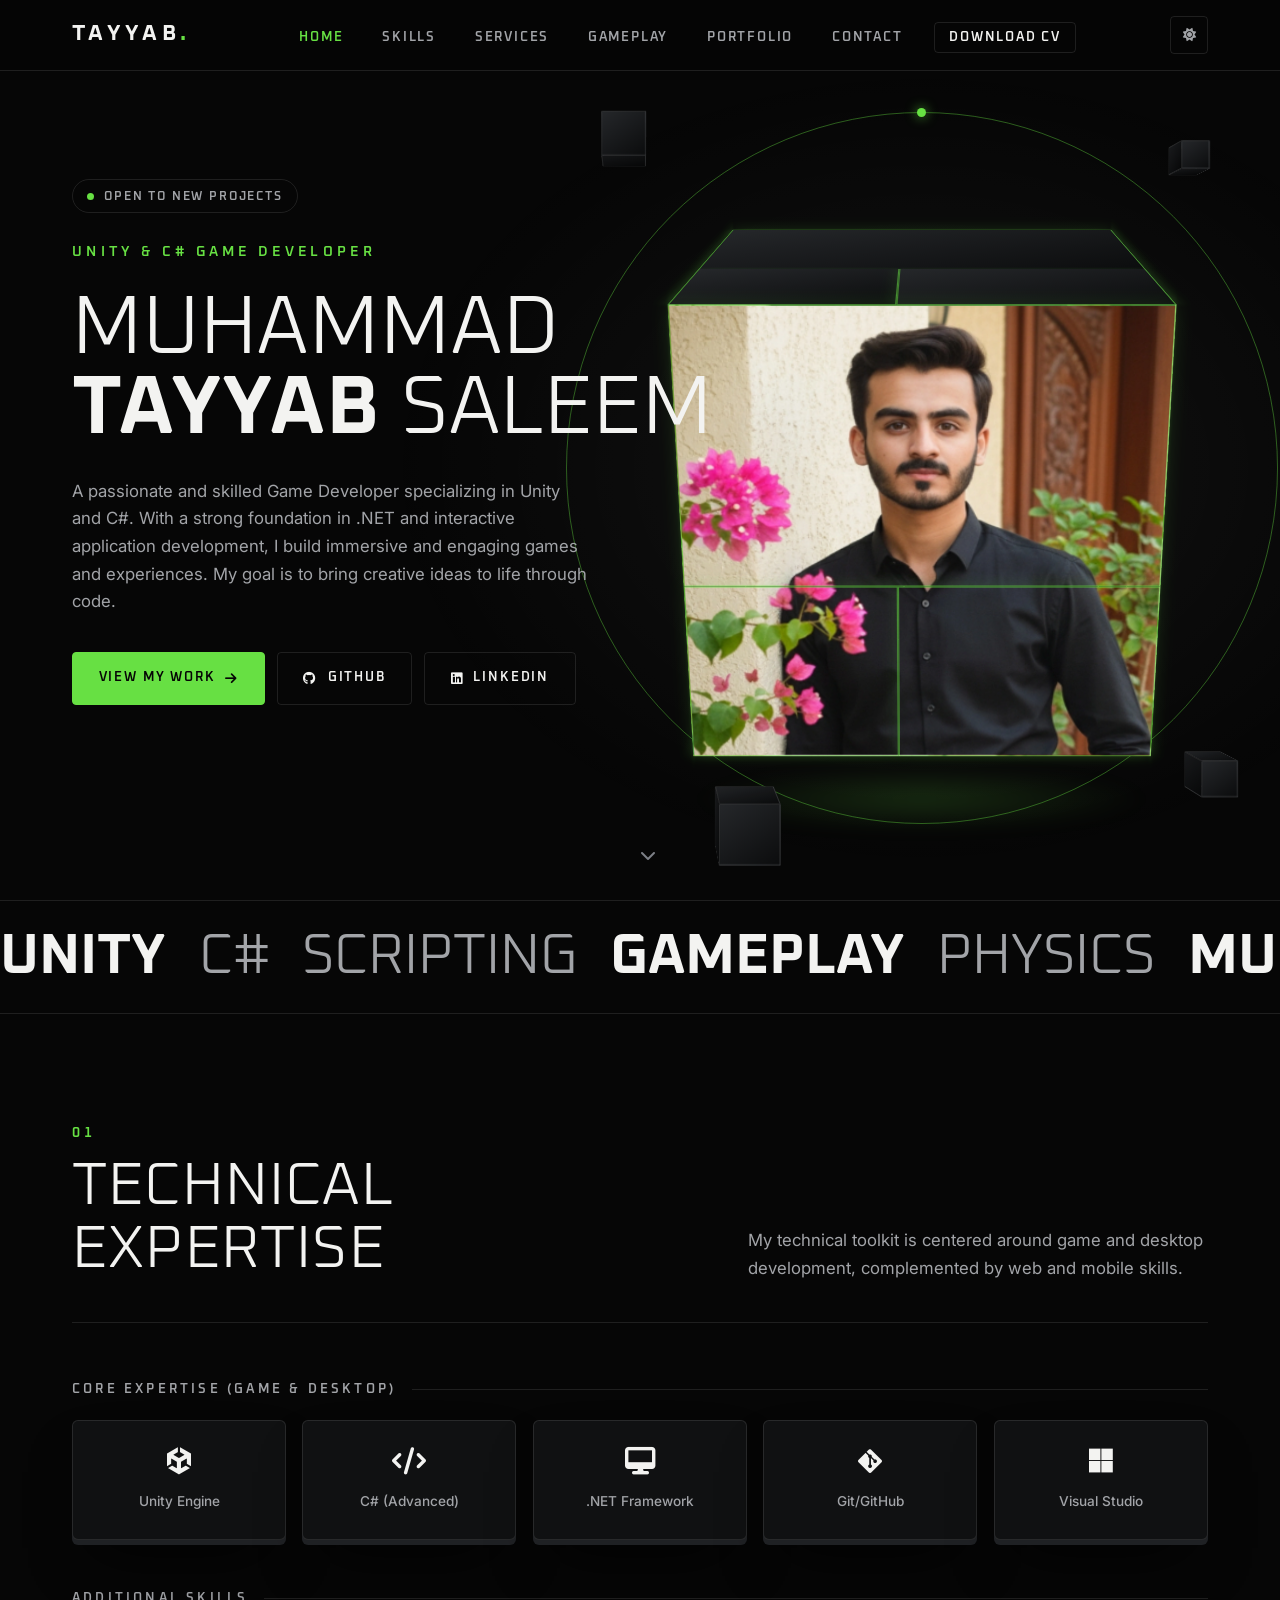
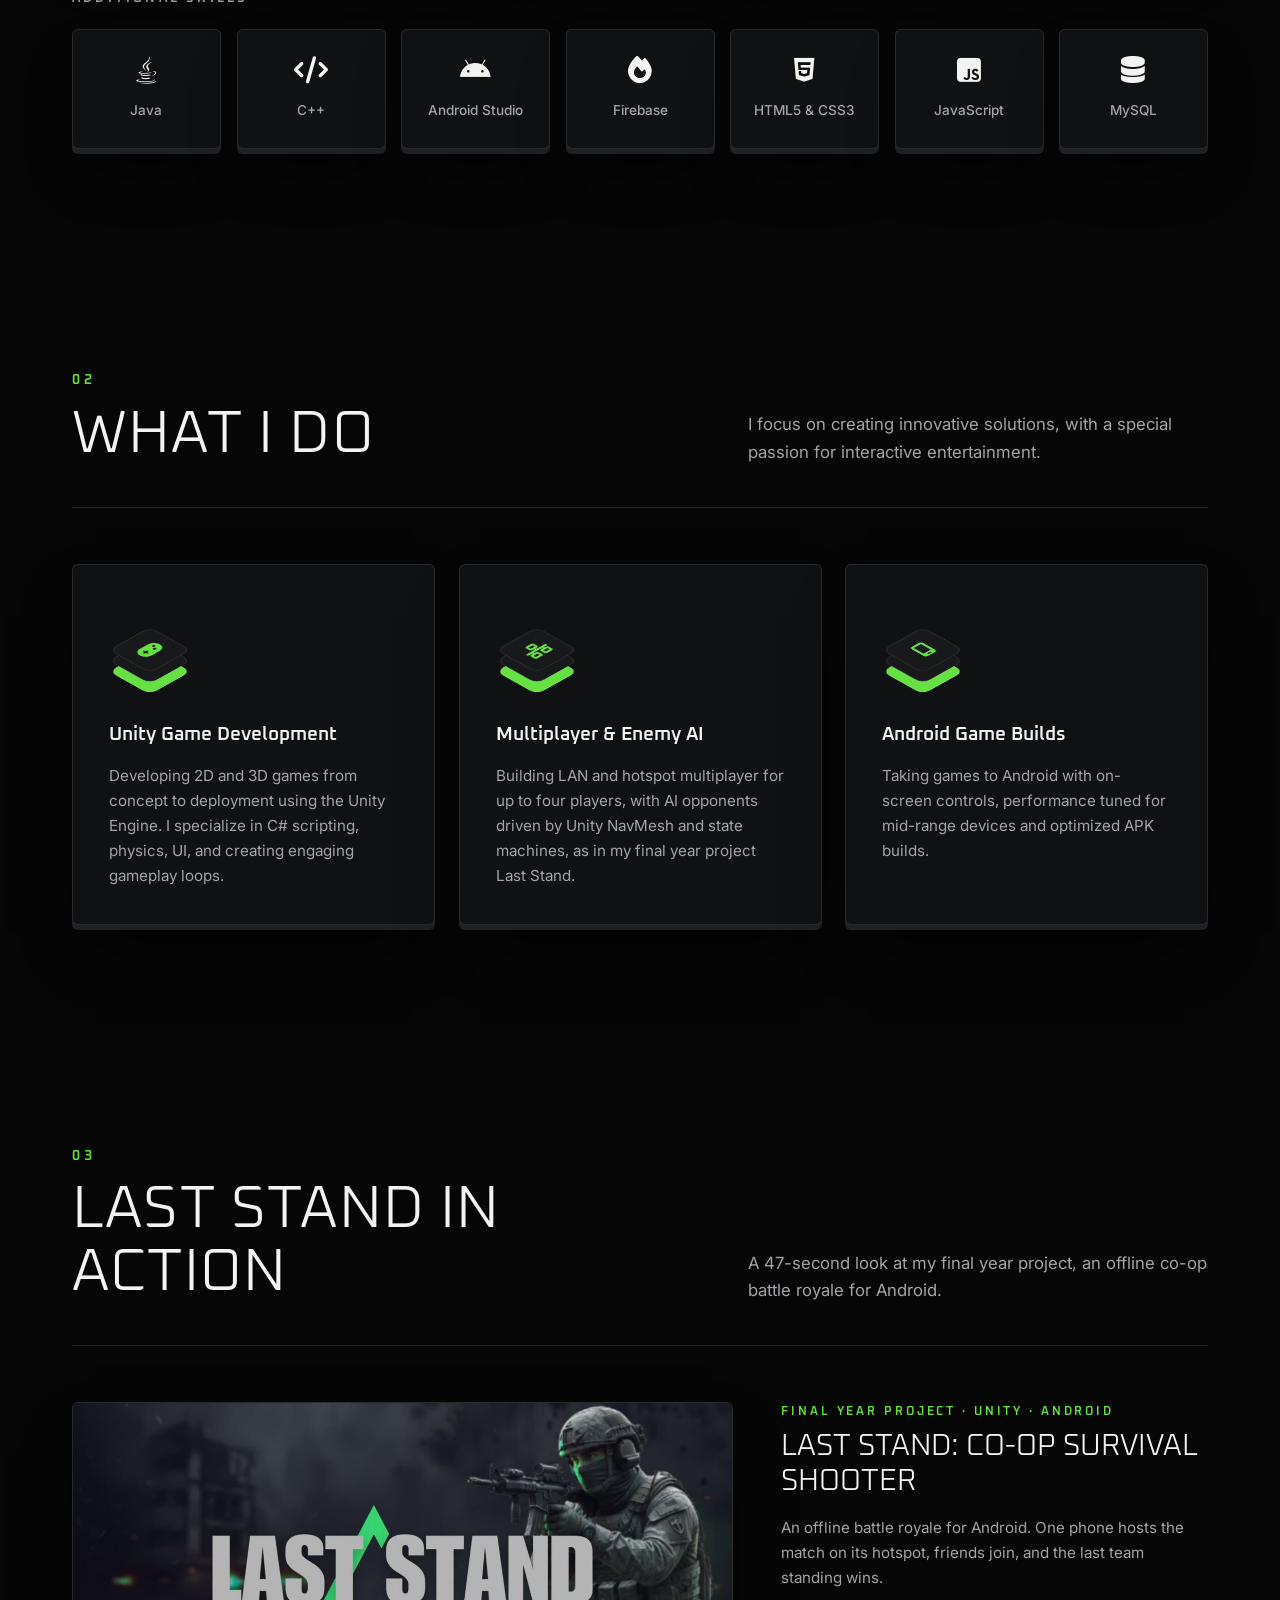
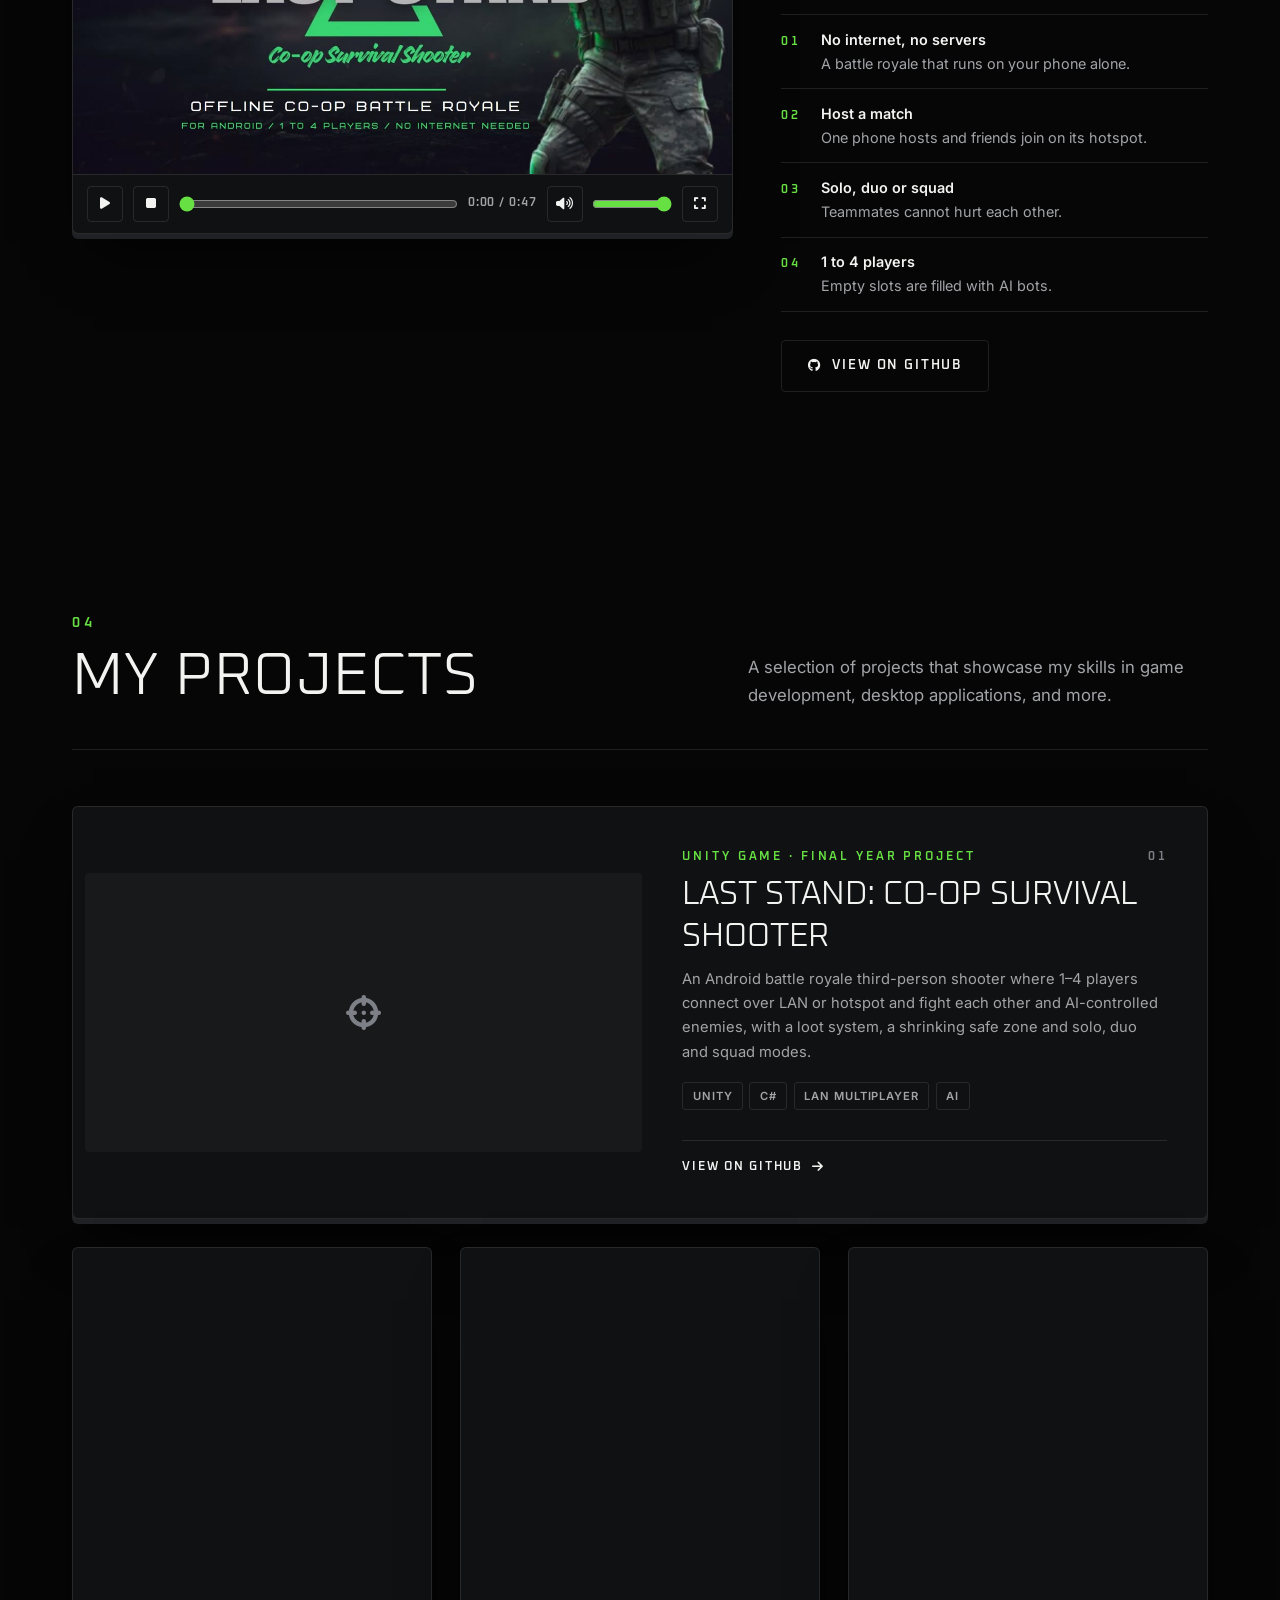
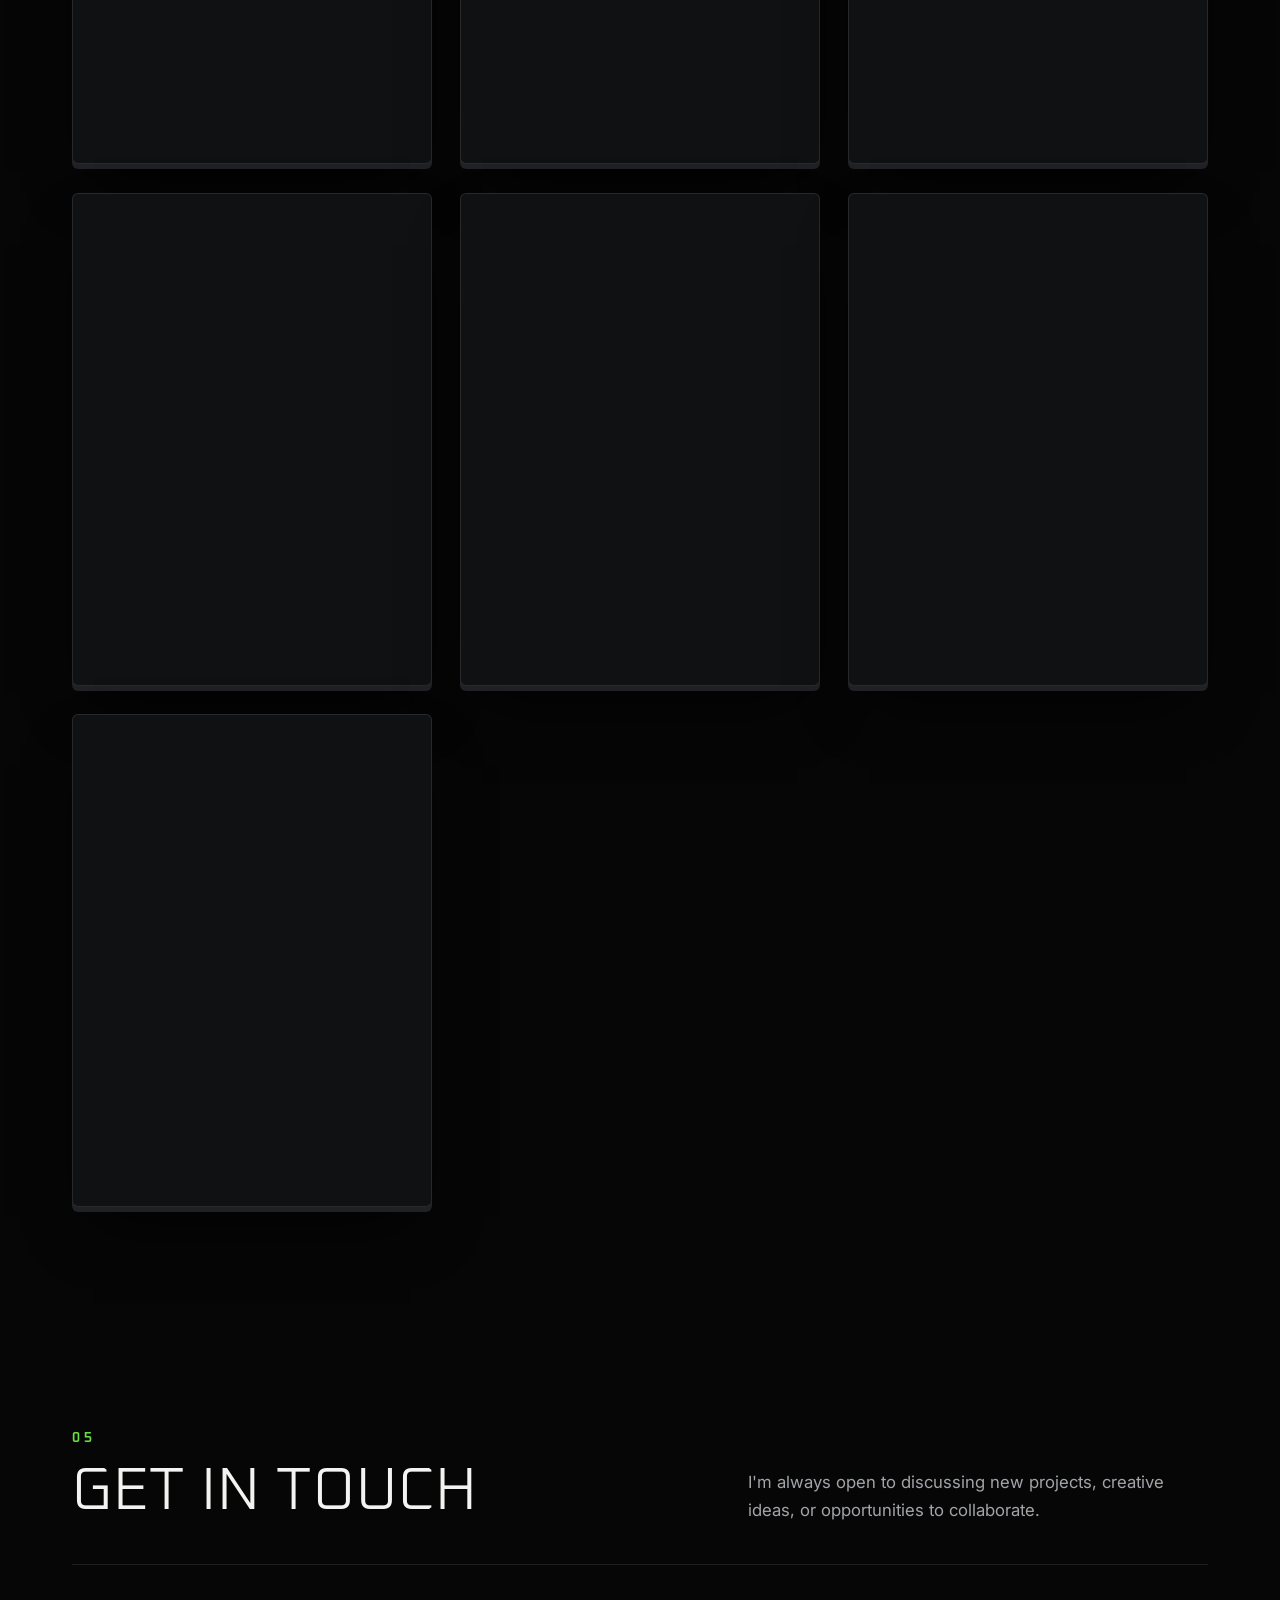
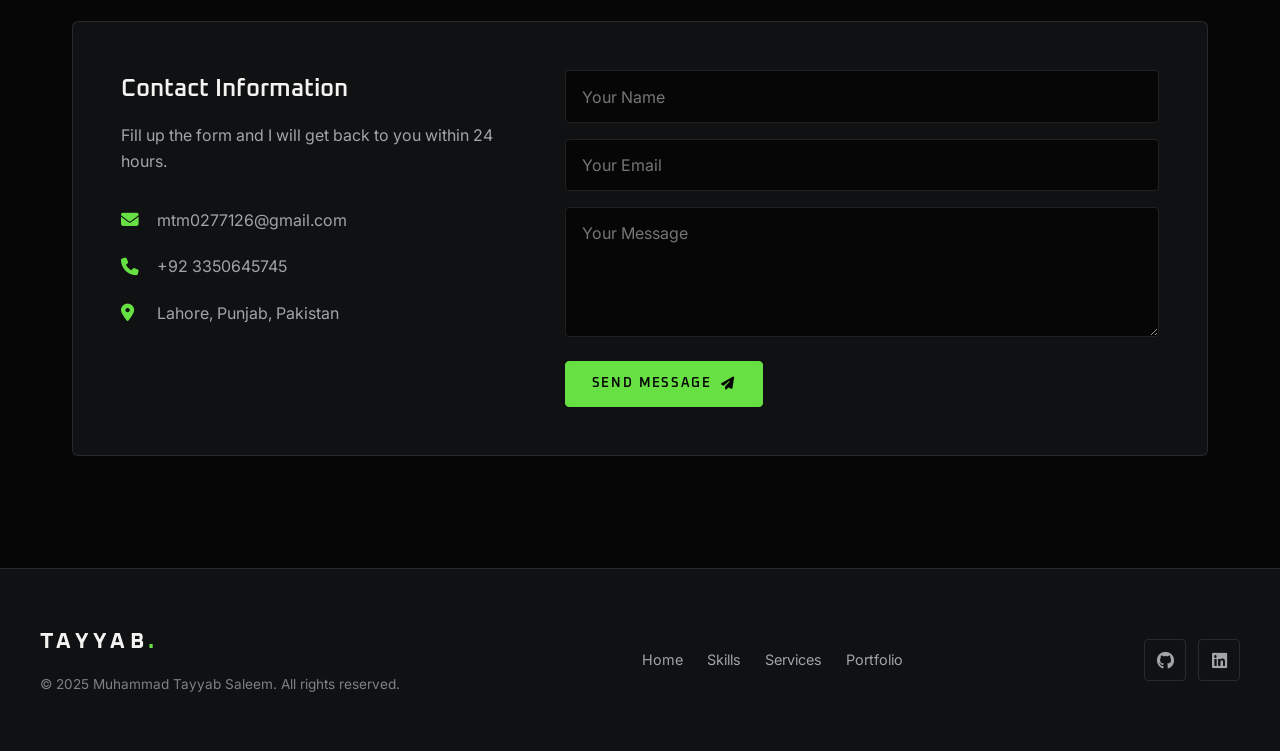
==== commit 63cecb9e: "Revamp" ====
--- a/index.html
+++ b/index.html
@@ -7,31 +7,41 @@
     <title>M. Tayyab Saleem - Game Developer</title>
     <link rel="preconnect" href="https://fonts.googleapis.com">
     <link rel="preconnect" href="https://fonts.gstatic.com" crossorigin>
-    <link href="https://fonts.googleapis.com/css2?family=Inter:wght@300;400;500;600;700;800&display=swap"
+    <link href="https://fonts.googleapis.com/css2?family=Inter:wght@300;400;500;600;700&family=Oxanium:wght@300;400;600;700&display=swap"
         rel="stylesheet">
     <link rel="stylesheet" href="https://cdnjs.cloudflare.com/ajax/libs/font-awesome/6.4.0/css/all.min.css">
     <link rel="stylesheet" href="style.css">
 </head>
 
 <body>
-    <div class="bg-animation"></div>
-    <ul class="background-shapes">
-        <li><i class="fas fa-gamepad"></i></li>
-        <li><i class="fas fa-laptop-code"></i></li>
-        <li><i class="fas fa-bug"></i></li>
-        <li><i class="fas fa-terminal"></i></li>
-        <li><i class="fas fa-keyboard"></i></li>
-        <li><i class="fas fa-microchip"></i></li>
-        <li><i class="fas fa-cogs"></i></li>
-        <li><i class="fas fa-code"></i></li>
-        <li><i class="fas fa-hdd"></i></li>
-        <li><i class="fas fa-dice-d20"></i></li> <!-- Gaming Dice -->
-    </ul>
-
-
-    <ul>
-        <li></li>
-    </ul>
+    <!-- 3D scene, fixed behind the page. Each cube face is three panels (span) that split apart
+         as --open goes 0 -> 1; script.js drives --open and --spin from the scroll position. -->
+    <div class="scene" aria-hidden="true">
+        <div class="cube-wrap">
+            <div class="cube-stage">
+                <div class="cube-glow"></div>
+                <div class="cube-orbit"></div>
+                <div class="cube-tilt">
+                    <div class="cube-spin">
+                        <div class="cube">
+                            <div class="face front"><span></span><span></span><span></span></div>
+                            <div class="face right"><span><i class="fab fa-unity"></i></span><span></span><span></span></div>
+                            <div class="face back"><span>C#</span><span></span><span></span></div>
+                            <div class="face left"><span><i class="fas fa-gamepad"></i></span><span></span><span></span></div>
+                            <div class="face top"><span></span><span></span><span></span></div>
+                            <div class="face bottom"><span></span><span></span><span></span></div>
+                        </div>
+                    </div>
+                </div>
+            </div>
+        </div>
+        <!-- six spans = six faces -->
+        <div class="mini-cube"><span></span><span></span><span></span><span></span><span></span><span></span></div>
+        <div class="mini-cube"><span></span><span></span><span></span><span></span><span></span><span></span></div>
+        <div class="mini-cube"><span></span><span></span><span></span><span></span><span></span><span></span></div>
+        <div class="mini-cube"><span></span><span></span><span></span><span></span><span></span><span></span></div>
+    </div>
+
     <header>
         <nav>
             <div class="logo">Tayyab</div>
@@ -39,61 +49,37 @@
                 <li><a href="#home" class="active">Home</a></li>
                 <li><a href="#skills">Skills</a></li>
                 <li><a href="#services">Services</a></li>
+                <li><a href="#showcase">Gameplay</a></li>
                 <li><a href="#portfolio">Portfolio</a></li>
                 <li><a href="#contact">Contact</a></li>
                 <li><a href="cv/tayyab_cv.pdf" class="btn-secondary" download>Download CV</a></li>
             </ul>
             <div class="nav-controls">
-                <a href="cv/tayyab_cv.pdf" class="btn-cv-mobile" download aria-label="Download CV">
-                    <span>CV</span>
-
-                    <i class="fas fa-download"></i>
-                </a>
                 <button class="theme-toggle" id="themeToggle" aria-label="Toggle theme">
                     <i class="fas fa-moon"></i>
                 </button>
+                <button class="menu-toggle" id="menuToggle" aria-label="Toggle menu" aria-expanded="false">
+                    <i class="fas fa-bars"></i>
+                </button>
             </div>
         </nav>
     </header>
 
     <main>
         <section id="home" class="hero section">
-            <div class="floating-elements">
-                <div class="floating-element"></div>
-                <div class="floating-element"></div>
-                <div class="floating-element"></div>
-            </div>
-            <div class="hero-container">
-                <div class="hero-content">
-                    <div class="subtitle">UNITY & C# GAME DEVELOPER</div>
-                    <h1>Muhammad Tayyab Saleem</h1>
-                    <p>A passionate and skilled Game Developer specializing in Unity and C#. With a strong foundation in
-                        .NET and interactive application development, I build immersive and engaging games and
-                        experiences. My goal is to bring creative ideas to life through code.</p>
-                    <div class="hero-buttons">
-                        <a href="#portfolio" class="btn btn-primary">View My Work <i class="fas fa-arrow-right"></i></a>
-                        <a href="https://github.com/m-tayyabsaleem" target="_blank" class="btn btn-secondary"><i
-                                class="fab fa-github"></i> GitHub</a>
-                        <a href="https://linkedin.com/in/mtayyabsaleem" target="_blank" class="btn btn-secondary"><i
-                                class="fab fa-linkedin"></i> LinkedIn</a>
-                    </div>
-                </div>
-
-                <div class="hero-visual">
-                    <div class="hero-avatar">
-                        <img src="img/profile-pic.jpg" alt="M. Tayyab Saleem">
-                    </div>
-                    <div class="orbit-container">
-                        <div class="orbit-icon icon-unity">
-                            <i class="fab fa-unity"></i>
-                        </div>
-                        <div class="orbit-icon icon-csharp">
-                            <span>C#</span>
-                        </div>
-                        <div class="orbit-icon icon-gaming">
-                            <i class="fas fa-gamepad"></i>
-                        </div>
-                    </div>
+            <div class="hero-content">
+                <div class="status-chip">Open to new projects</div>
+                <div class="subtitle">Unity & C# Game Developer</div>
+                <h1>Muhammad <strong>Tayyab</strong> Saleem</h1>
+                <p>A passionate and skilled Game Developer specializing in Unity and C#. With a strong foundation in
+                    .NET and interactive application development, I build immersive and engaging games and
+                    experiences. My goal is to bring creative ideas to life through code.</p>
+                <div class="hero-buttons">
+                    <a href="#portfolio" class="btn btn-primary">View My Work <i class="fas fa-arrow-right"></i></a>
+                    <a href="https://github.com/mtayyab-saleem" target="_blank" rel="noopener"
+                        class="btn btn-secondary"><i class="fab fa-github"></i> GitHub</a>
+                    <a href="https://linkedin.com/in/mtayyabsaleem" target="_blank" rel="noopener"
+                        class="btn btn-secondary"><i class="fab fa-linkedin"></i> LinkedIn</a>
                 </div>
             </div>
             <div class="scroll-indicator">
@@ -101,10 +87,20 @@
             </div>
         </section>
 
+        <!-- decorative strip; the text is duplicated so the loop is seamless -->
+        <div class="marquee" aria-hidden="true">
+            <div class="marquee-track">
+                <span><b>Unity</b> C# Scripting <b>Gameplay</b> Physics <b>Multiplayer</b> Android <b>.NET</b> UI</span>
+                <span><b>Unity</b> C# Scripting <b>Gameplay</b> Physics <b>Multiplayer</b> Android <b>.NET</b> UI</span>
+            </div>
+        </div>
+
         <section id="skills" class="section">
-            <h2 class="section-title fade-in">Technical Expertise</h2>
-            <p class="section-subtitle fade-in">My technical toolkit is centered around game and desktop development,
+            <div class="section-head fade-in">
+                <h2 class="section-title">Technical Expertise</h2>
+                <p class="section-subtitle">My technical toolkit is centered around game and desktop development,
                 complemented by web and mobile skills.</p>
+            </div>
 
             <h3 class="skills-subtitle fade-in">Core Expertise (Game & Desktop)</h3>
             <div class="skills-grid fade-in">
@@ -164,182 +160,273 @@
         </section>
 
         <section id="services" class="section">
-            <h2 class="section-title fade-in">What I Do</h2>
-            <p class="section-subtitle fade-in">I focus on creating innovative solutions, with a special passion for
+            <div class="section-head fade-in">
+                <h2 class="section-title">What I Do</h2>
+                <p class="section-subtitle">I focus on creating innovative solutions, with a special passion for
                 interactive entertainment.</p>
-            <div class="services-grid">
-                <div class="service-card fade-in">
+            </div>
+            <div class="services-grid fade-in">
+                <div class="service-card">
                     <div class="service-icon"><i class="fas fa-gamepad"></i></div>
                     <h3 class="service-title">Unity Game Development</h3>
                     <p class="service-description">Developing 2D and 3D games from concept to deployment using the Unity
                         Engine. I specialize in C# scripting, physics, UI, and creating engaging gameplay loops.</p>
                 </div>
-                <div class="service-card fade-in">
-                    <div class="service-icon"><i class="fas fa-desktop"></i></div>
-                    <h3 class="service-title">Desktop Application Development</h3>
-                    <p class="service-description">Creating robust and efficient desktop applications using C# and the
-                        .NET Framework, focusing on clean architecture and user-friendly interfaces.</p>
-                </div>
-                <div class="service-card fade-in">
-                    <div class="service-icon"><i class="fas fa-mobile-alt"></i></div>
-                    <h3 class="service-title">Mobile & Web Development</h3>
-                    <p class="service-description">Building native Android apps with Java and dynamic web applications,
-                        demonstrating versatility across different platforms and technologies.</p>
+                <div class="service-card">
+                    <div class="service-icon"><i class="fas fa-network-wired"></i></div>
+                    <h3 class="service-title">Multiplayer & Enemy AI</h3>
+                    <p class="service-description">Building LAN and hotspot multiplayer for up to four players, with
+                        AI opponents driven by Unity NavMesh and state machines, as in my final year project Last
+                        Stand.</p>
+                </div>
+                <div class="service-card">
+                    <div class="service-icon"><i class="fas fa-mobile-screen"></i></div>
+                    <h3 class="service-title">Android Game Builds</h3>
+                    <p class="service-description">Taking games to Android with on-screen controls, performance tuned
+                        for mid-range devices and optimized APK builds.</p>
+                </div>
+            </div>
+        </section>
+
+        <section id="showcase" class="section">
+            <div class="section-head fade-in">
+                <h2 class="section-title">Last Stand in Action</h2>
+                <p class="section-subtitle">A 47-second look at my final year project, an offline co-op battle
+                    royale for Android.</p>
+            </div>
+
+            <div class="showcase fade-in">
+                <!-- custom controls, wired up in script.js (buttons act on data-action) -->
+                <div class="player">
+                    <video id="showcaseVideo" src="video/last-stand.mp4" poster="video/last-stand-poster.jpg"
+                        preload="metadata" playsinline></video>
+                    <div class="player-controls">
+                        <button type="button" data-action="play" aria-label="Play or pause"><i
+                                class="fas fa-play"></i></button>
+                        <button type="button" data-action="stop" aria-label="Stop"><i class="fas fa-stop"></i></button>
+                        <input type="range" class="player-seek" min="0" max="47" step="0.1" value="0"
+                            aria-label="Seek">
+                        <span class="player-time">0:00 / 0:47</span>
+                        <button type="button" data-action="mute" aria-label="Mute or unmute"><i
+                                class="fas fa-volume-high"></i></button>
+                        <input type="range" class="player-volume" min="0" max="1" step="0.05" value="1"
+                            aria-label="Volume">
+                        <button type="button" data-action="fullscreen" aria-label="Full screen"><i
+                                class="fas fa-expand"></i></button>
+                    </div>
+                </div>
+
+                <div class="showcase-details">
+                    <p class="project-category">Final Year Project · Unity · Android</p>
+                    <h3>Last Stand: Co-op Survival Shooter</h3>
+                    <p>An offline battle royale for Android. One phone hosts the match on its hotspot, friends join,
+                        and the last team standing wins.</p>
+                    <ul class="showcase-list">
+                        <li><span><strong>No internet, no servers</strong>A battle royale that runs on your phone
+                                alone.</span></li>
+                        <li><span><strong>Host a match</strong>One phone hosts and friends join on its
+                                hotspot.</span></li>
+                        <li><span><strong>Solo, duo or squad</strong>Teammates cannot hurt each other.</span></li>
+                        <li><span><strong>1 to 4 players</strong>Empty slots are filled with AI bots.</span></li>
+                    </ul>
+                    <a href="https://github.com/mtayyab-saleem/Last-Stand-Co_op-Survival-Shooter" target="_blank"
+                        rel="noopener" class="btn btn-secondary"><i class="fab fa-github"></i> View on GitHub</a>
                 </div>
             </div>
         </section>
 
         <section id="portfolio" class="section">
-            <h2 class="section-title fade-in">My Projects</h2>
-            <p class="section-subtitle fade-in">A selection of projects that showcase my skills in game development,
+            <div class="section-head fade-in">
+                <h2 class="section-title">My Projects</h2>
+                <p class="section-subtitle">A selection of projects that showcase my skills in game development,
                 desktop applications, and more.</p>
-
-            <div class="project-list fade-in">
-                <div class="project-item">
-                    <p class="project-category">Unity Game</p>
-
-                    <h3 class="project-title">
-                        <a href="#" target="_blank">
-                            Cube Runner - Endless Running Game
-                            <i class="fas fa-arrow-up-right-from-square"></i>
-                        </a>
-                    </h3>
-
-                    <div class="project-tags">
-                        <span>Unity</span>
-                        <span>C#</span>
-                        <span>Android</span>
-                        <span>Mobile Game</span>
-                        <span>APK</span>
-                    </div>
-
-                    <p class="project-description">
-                        An engaging endless running game developed using Unity Engine with C# scripting for Android
-                        platform.
-                        Features core gameplay mechanics including player movement, obstacle avoidance, coin collection
-                        system,
-                        and progressive speed increase. Built as an optimized APK for Android distribution with smooth
-                        performance
-                        and intuitive user interface design.
-                    </p>
-                </div>
-
-                <div class="project-item">
-                    <p class="project-category">Console Application</p>
-
-                    <h3 class="project-title">
-                        <a href="https://github.com/m-tayyabsaleem/ElectronicsShop" target="_blank">
-                            ElectronicsShop
-                            <i class="fas fa-arrow-up-right-from-square"></i>
-                        </a>
-                    </h3>
-
-                    <div class="project-tags">
-                        <span>C#</span>
-                        <span>Billing System</span>
-                        <span>Console App</span>
-                    </div>
-
-                    <p class="project-description">
-                        A simple C# console application for purchasing electronic items. It includes item selection,
-                        quantity handling, and automated bill generation. Useful for understanding basic programming
-                        logic and console-based UI.
-                    </p>
-                </div>
-
-
-                <div class="project-item">
-                    <p class="project-category">Console Game</p>
-
-                    <h3 class="project-title">
-                        <a href="https://github.com/m-tayyabsaleem/Number-Guessing-Game" target="_blank">
-                            Number-Guessing-Game
-                            <i class="fas fa-arrow-up-right-from-square"></i>
-                        </a>
-                    </h3>
-
-                    <div class="project-tags">
-                        <span>C#</span>
-                        <span>Console</span>
-                        <span>Game Logic</span>
-                    </div>
-
-                    <p class="project-description">
-                        A simple number guessing game built in C#. The player has to guess a random number between 1 and
-                        30 with hints provided after each attempt. It demonstrates conditional logic, loops, and user
-                        interaction in a console environment.
-                    </p>
-                </div>
-                <div class="project-item">
-                    <p class="project-category">Console Application</p>
-
-                    <h3 class="project-title">
-                        <a href="https://github.com/m-tayyabsaleem/SimpleCalculator-CSharp" target="_blank">
-                            SimpleCalculator-CSharp
-                            <i class="fas fa-arrow-up-right-from-square"></i>
-                        </a>
-                    </h3>
-
-                    <div class="project-tags">
-                        <span>C#</span>
-                        <span>Calculator</span>
-                        <span>Console App</span>
-                    </div>
-
-                    <p class="project-description">
-                        A basic calculator application built using C# in the console. It performs standard arithmetic
-                        operations such as addition, subtraction, multiplication, and division. Great for beginners
-                        learning console input/output and logic building.
-                    </p>
-                </div>
-                <div class="project-item">
-                    <p class="project-category">Web Application</p>
-
-                    <h3 class="project-title">
-                        <a href="https://github.com/m-tayyabsaleem/Web-Project" target="_blank">
-                            Web-Project (Weather App)
-                            <i class="fas fa-arrow-up-right-from-square"></i>
-                        </a>
-                    </h3>
-
-                    <div class="project-tags">
-                        <span>Java</span>
-                        <span>Servlets</span>
-                        <span>HTML</span>
-                        <span>CSS</span>
-                        <span>JavaScript</span>
-                    </div>
-
-                    <p class="project-description">
-                        A responsive weather web application that fetches real-time weather data using the Weatherstack
-                        API. Built with Java Servlets, HTML5, CSS3, and JavaScript, and deployed on Apache Tomcat 9. It
-                        displays current weather for a given location with a clean UI.
-                    </p>
-                </div>
-
-                <div class="project-item">
-                    <p class="project-category">MOBILE APPLICATION</p>
-                    <h3 class="project-title">
-                        <a href="https://github.com/m-tayyab-mughal/Quick-Notes-App" target="_blank">
-                            Quick Notes Android App
-                            <i class="fas fa-arrow-up-right-from-square"></i>
-                        </a>
-                    </h3>
-                    <div class="project-tags">
-                        <span>Java</span>
-                        <span>Android</span>
-                        <span>Firebase</span>
-                        <span>Mobile</span>
-                    </div>
-                    <p class="project-description">A note-taking app for Android with full CRUD functionality. It uses
-                        Firebase for secure user authentication and Firestore for real-time data synchronization.</p>
-                </div>
-            </div>
-        </section>
+            </div>
+
+            <!-- Each card is one link to its repo. The <img> is GitHub's auto-generated repo preview; swap its
+                 src for a real screenshot (e.g. img/projects/cube-runner.jpg) any time. If an image fails to
+                 load it removes itself and the icon underneath shows instead. -->
+            <div class="project-grid fade-in">
+                <a class="project-card featured" href="https://github.com/mtayyab-saleem/Last-Stand-Co_op-Survival-Shooter"
+                    target="_blank" rel="noopener">
+                    <div class="project-media">
+                        <i class="fas fa-crosshairs"></i>
+                        <img src="https://opengraph.githubassets.com/1/mtayyab-saleem/Last-Stand-Co_op-Survival-Shooter"
+                            alt="Last Stand repository preview" loading="lazy" onerror="this.remove()">
+                    </div>
+                    <div class="project-body">
+                        <p class="project-category">Unity Game · Final Year Project</p>
+                        <h3 class="project-title">Last Stand: Co-op Survival Shooter</h3>
+                        <p class="project-description">An Android battle royale third-person shooter where 1–4 players
+                            connect over LAN or hotspot and fight each other and AI-controlled enemies, with a loot
+                            system, a shrinking safe zone and solo, duo and squad modes.</p>
+                        <div class="project-tags">
+                            <span>Unity</span>
+                            <span>C#</span>
+                            <span>LAN Multiplayer</span>
+                            <span>AI</span>
+                        </div>
+                        <span class="project-link">View on GitHub <i class="fas fa-arrow-right"></i></span>
+                    </div>
+                </a>
+
+                <a class="project-card" href="https://github.com/mtayyab-saleem/Flappy-Bird" target="_blank"
+                    rel="noopener">
+                    <div class="project-media">
+                        <i class="fas fa-dove"></i>
+                        <img src="https://opengraph.githubassets.com/1/mtayyab-saleem/Flappy-Bird"
+                            alt="Flappy Bird repository preview" loading="lazy" onerror="this.remove()">
+                    </div>
+                    <div class="project-body">
+                        <p class="project-category">Unity Game</p>
+                        <h3 class="project-title">Flappy Bird</h3>
+                        <p class="project-description">A Flappy Bird clone built in Unity with C# to practice game
+                            development fundamentals and smooth sprite-based mechanics. Fly through the pipes and beat
+                            the high score.</p>
+                        <div class="project-tags">
+                            <span>Unity</span>
+                            <span>C#</span>
+                            <span>2D</span>
+                        </div>
+                        <span class="project-link">View on GitHub <i class="fas fa-arrow-right"></i></span>
+                    </div>
+                </a>
+
+                <a class="project-card" href="https://github.com/mtayyab-saleem/Quick-Notes" target="_blank"
+                    rel="noopener">
+                    <div class="project-media">
+                        <i class="fas fa-note-sticky"></i>
+                        <img src="https://opengraph.githubassets.com/1/mtayyab-saleem/Quick-Notes"
+                            alt="Quick Notes repository preview" loading="lazy" onerror="this.remove()">
+                    </div>
+                    <div class="project-body">
+                        <p class="project-category">Mobile Application</p>
+                        <h3 class="project-title">Quick Notes</h3>
+                        <p class="project-description">A note-taking app for Android with full CRUD functionality,
+                            Firebase authentication and Firestore for real-time data synchronization.</p>
+                        <div class="project-tags">
+                            <span>Java</span>
+                            <span>Android</span>
+                            <span>Firebase</span>
+                        </div>
+                        <span class="project-link">View on GitHub <i class="fas fa-arrow-right"></i></span>
+                    </div>
+                </a>
+
+                <a class="project-card" href="https://github.com/m-tayyabsaleem/CubeRunner" target="_blank"
+                    rel="noopener">
+                    <div class="project-media">
+                        <i class="fas fa-cube"></i>
+                        <img src="https://opengraph.githubassets.com/1/m-tayyabsaleem/CubeRunner"
+                            alt="Cube Runner repository preview" loading="lazy" onerror="this.remove()">
+                    </div>
+                    <div class="project-body">
+                        <p class="project-category">Unity Game</p>
+                        <h3 class="project-title">Cube Runner</h3>
+                        <p class="project-description">An endless runner for Android built in Unity with C#. Player
+                            movement, obstacle avoidance, coin collection and steadily increasing speed, shipped as an
+                            optimized APK.</p>
+                        <div class="project-tags">
+                            <span>Unity</span>
+                            <span>C#</span>
+                            <span>Android</span>
+                        </div>
+                        <span class="project-link">View on GitHub <i class="fas fa-arrow-right"></i></span>
+                    </div>
+                </a>
+
+                <a class="project-card" href="https://github.com/m-tayyabsaleem/Web-Project" target="_blank"
+                    rel="noopener">
+                    <div class="project-media">
+                        <i class="fas fa-cloud-sun"></i>
+                        <img src="https://opengraph.githubassets.com/1/m-tayyabsaleem/Web-Project"
+                            alt="Weather App repository preview" loading="lazy" onerror="this.remove()">
+                    </div>
+                    <div class="project-body">
+                        <p class="project-category">Web Application</p>
+                        <h3 class="project-title">Weather App</h3>
+                        <p class="project-description">A responsive weather app that fetches real-time data from the
+                            Weatherstack API. Built with Java Servlets, HTML5, CSS3 and JavaScript, deployed on Apache
+                            Tomcat 9.</p>
+                        <div class="project-tags">
+                            <span>Java</span>
+                            <span>Servlets</span>
+                            <span>JavaScript</span>
+                        </div>
+                        <span class="project-link">View on GitHub <i class="fas fa-arrow-right"></i></span>
+                    </div>
+                </a>
+
+                <a class="project-card" href="https://github.com/m-tayyabsaleem/ElectronicsShop" target="_blank"
+                    rel="noopener">
+                    <div class="project-media">
+                        <i class="fas fa-receipt"></i>
+                        <img src="https://opengraph.githubassets.com/1/m-tayyabsaleem/ElectronicsShop"
+                            alt="Electronics Shop repository preview" loading="lazy" onerror="this.remove()">
+                    </div>
+                    <div class="project-body">
+                        <p class="project-category">Console Application</p>
+                        <h3 class="project-title">Electronics Shop</h3>
+                        <p class="project-description">A C# console app for purchasing electronic items, with item
+                            selection, quantity handling and automated bill generation.</p>
+                        <div class="project-tags">
+                            <span>C#</span>
+                            <span>Billing System</span>
+                            <span>Console App</span>
+                        </div>
+                        <span class="project-link">View on GitHub <i class="fas fa-arrow-right"></i></span>
+                    </div>
+                </a>
+
+                <a class="project-card" href="https://github.com/m-tayyabsaleem/Number-Guessing-Game" target="_blank"
+                    rel="noopener">
+                    <div class="project-media">
+                        <i class="fas fa-dice"></i>
+                        <img src="https://opengraph.githubassets.com/1/m-tayyabsaleem/Number-Guessing-Game"
+                            alt="Number Guessing Game repository preview" loading="lazy" onerror="this.remove()">
+                    </div>
+                    <div class="project-body">
+                        <p class="project-category">Console Game</p>
+                        <h3 class="project-title">Number Guessing Game</h3>
+                        <p class="project-description">Guess a random number between 1 and 30, with a hint after every
+                            attempt. Demonstrates conditional logic, loops and user interaction in C#.</p>
+                        <div class="project-tags">
+                            <span>C#</span>
+                            <span>Console</span>
+                            <span>Game Logic</span>
+                        </div>
+                        <span class="project-link">View on GitHub <i class="fas fa-arrow-right"></i></span>
+                    </div>
+                </a>
+
+                <a class="project-card" href="https://github.com/m-tayyabsaleem/SimpleCalculator-CSharp"
+                    target="_blank" rel="noopener">
+                    <div class="project-media">
+                        <i class="fas fa-calculator"></i>
+                        <img src="https://opengraph.githubassets.com/1/m-tayyabsaleem/SimpleCalculator-CSharp"
+                            alt="Simple Calculator repository preview" loading="lazy" onerror="this.remove()">
+                    </div>
+                    <div class="project-body">
+                        <p class="project-category">Console Application</p>
+                        <h3 class="project-title">Simple Calculator</h3>
+                        <p class="project-description">A console calculator in C# covering addition, subtraction,
+                            multiplication and division, with console input and output handling.</p>
+                        <div class="project-tags">
+                            <span>C#</span>
+                            <span>Calculator</span>
+                            <span>Console App</span>
+                        </div>
+                        <span class="project-link">View on GitHub <i class="fas fa-arrow-right"></i></span>
+                    </div>
+                </a>
+            </div>
+        </section>
+
         <section id="contact" class="section">
-            <h2 class="section-title fade-in">Get In Touch</h2>
-            <p class="section-subtitle fade-in">I'm always open to discussing new projects, creative ideas, or
+            <div class="section-head fade-in">
+                <h2 class="section-title">Get In Touch</h2>
+                <p class="section-subtitle">I'm always open to discussing new projects, creative ideas, or
                 opportunities to collaborate.</p>
+            </div>
             <div class="contact-container">
                 <div class="contact-info fade-in">
                     <h3>Contact Information</h3>
@@ -388,9 +475,9 @@
                 <a href="#portfolio">Portfolio</a>
             </div>
             <div class="footer-social">
-                <a href="https://github.com/m-tayyabsaleem" target="_blank" aria-label="GitHub"><i
+                <a href="https://github.com/mtayyab-saleem" target="_blank" rel="noopener" aria-label="GitHub"><i
                         class="fab fa-github"></i></a>
-                <a href="https://linkedin.com/in/mtayyabsaleem" target="_blank" aria-label="LinkedIn"><i
+                <a href="https://linkedin.com/in/mtayyabsaleem" target="_blank" rel="noopener" aria-label="LinkedIn"><i
                         class="fab fa-linkedin"></i></a>
             </div>
         </div>
@@ -399,4 +486,4 @@
     <script src="script.js"></script>
 </body>
 
-</html>+</html>
--- a/style.css
+++ b/style.css
@@ -1,34 +1,51 @@
 /* ------------------- */
-/* Basic Setup & Variables */
+/* Theme */
 /* ------------------- */
 :root {
-    --primary-color: #4f46e5;
-    --primary-dark: #3730a3;
-    --secondary-color: #06b6d4;
-    --accent-color: #f59e0b;
-    --text-primary: #ffffff;
-    --text-secondary: #a1a1aa;
-    --text-muted: #71717a;
-    --bg-primary: #0f0f23;
-    --bg-secondary: #1a1a2e;
-    --bg-card: #161629;
-    --border-color: rgba(255, 255, 255, 0.1);
-    --shadow-primary: 0 25px 50px -12px rgba(79, 70, 229, 0.25);
-    --shadow-glow: 0 0 40px rgba(79, 70, 229, 0.3);
-    --nav-bg: rgba(15, 15, 35, 0.8);
-}
-
+    /* Dark: black and charcoal with a single green accent (cube seams, labels, primary button) */
+    --bg: #060606;
+    --surface: #101112;
+    --surface-2: #18191b;
+    --line: rgba(255, 255, 255, 0.1);
+    --text: #f3f3f1;
+    --text-2: #a2a4a8;
+    --muted: #7d8087;
+    --accent: #67e043;
+    --accent-rgb: 103, 224, 67;
+    /* accent when it is used as small text; differs from --accent only in the light theme */
+    --accent-ink: #67e043;
+    --on-accent: #050505;
+    --cube-face: linear-gradient(145deg, #25272a, #0c0d0e);
+    --nav-bg: rgba(6, 6, 6, 0.72);
+    --shadow: 0 30px 60px -22px rgba(0, 0, 0, 0.9);
+    /* side wall of the extruded cards */
+    --edge: #1f2124;
+    /* soft light behind the cube, and what the cube casts on the floor */
+    --spot: rgba(255, 255, 255, 0.055);
+    --floor: rgba(var(--accent-rgb), 0.16);
+    --font-display: 'Oxanium', 'Inter', sans-serif;
+    /* edge length of the hero cube; the mobile layout also reserves space from it */
+    --cube: min(34vw, 46vh, 420px);
+}
+
+/* Light: black, light grey and sky blue */
 [data-theme="light"] {
-    --text-primary: #1f2937;
-    --text-secondary: #6b7280;
-    --text-muted: #9ca3af;
-    --bg-primary: #f9fafb;
-    --bg-secondary: #ffffff;
-    --bg-card: #ffffff;
-    --border-color: rgba(0, 0, 0, 0.1);
-    --shadow-primary: 0 25px 50px -12px rgba(79, 70, 229, 0.15);
-    --shadow-glow: 0 0 40px rgba(79, 70, 229, 0.2);
-    --nav-bg: rgba(255, 255, 255, 0.8);
+    --bg: #eceef1;
+    --surface: #ffffff;
+    --surface-2: #f3f4f6;
+    --line: rgba(10, 10, 10, 0.12);
+    --text: #0a0a0b;
+    --text-2: #4b5058;
+    --muted: #666c75;
+    --accent: #0ea5e9;
+    --accent-rgb: 14, 165, 233;
+    --accent-ink: #0369a1;
+    --cube-face: linear-gradient(145deg, #ffffff, #d3d8de);
+    --nav-bg: rgba(236, 238, 241, 0.78);
+    --shadow: 0 30px 60px -25px rgba(10, 10, 10, 0.3);
+    --edge: #c3c8d0;
+    --spot: rgba(255, 255, 255, 0.95);
+    --floor: rgba(10, 10, 10, 0.3);
 }
 
 * {
@@ -39,118 +56,437 @@
 
 body {
     font-family: 'Inter', sans-serif;
-    background: var(--bg-primary);
-    color: var(--text-primary);
-    line-height: 1.6;
+    background: var(--bg);
+    color: var(--text);
+    line-height: 1.65;
     overflow-x: hidden;
+    counter-reset: section;
     transition: background 0.3s ease, color 0.3s ease;
 }
 
+a:focus-visible,
+button:focus-visible {
+    outline: 2px solid var(--accent);
+    outline-offset: 3px;
+}
+
+/* ------------------- */
+/* 3D Scene */
+/* ------------------- */
+/* Registered so --open can be transitioned/animated as a number.
+   Browsers without @property still work; the cube just snaps instead of easing. */
+@property --open {
+    syntax: '<number>';
+    inherits: true;
+    initial-value: 0;
+}
+
+.scene {
+    position: fixed;
+    inset: 0;
+    z-index: -1;
+    pointer-events: none;
+    overflow: hidden;
+    perspective: 1200px;
+    /* centre of the hero cube */
+    --cx: 72%;
+    --cy: 52%;
+    background: radial-gradient(60vmax 45vmax at var(--cx) var(--cy), var(--spot), transparent 70%);
+    /* 0 = closed cube, 1 = fully split open. script.js sets it from the scroll position. */
+    --open: 0;
+    transition: --open 0.5s cubic-bezier(0.2, 0.7, 0.2, 1);
+    /* page-load opening: the cube starts apart and assembles */
+    animation: assemble 1.8s cubic-bezier(0.65, 0, 0.2, 1) 0.15s backwards;
+}
+
+@keyframes assemble {
+    from {
+        --open: 1.1;
+    }
+}
+
+.cube-wrap {
+    --s: var(--cube);
+    position: absolute;
+    top: var(--cy);
+    left: var(--cx);
+    width: var(--s);
+    height: var(--s);
+    translate: -50% -50%;
+    perspective: 1400px;
+    /* fades into a backdrop once it has opened, so it never fights the content.
+       Opacity lives here and not deeper: it would flatten the 3D elements below. */
+    opacity: calc(1 - var(--open) * var(--cube-fade, 0.87));
+}
+
+/* contact shadow / reflected glow under the cube */
+.cube-wrap::after {
+    content: '';
+    position: absolute;
+    top: 122%;
+    left: -5%;
+    right: -5%;
+    height: 16%;
+    border-radius: 50%;
+    background: radial-gradient(closest-side, var(--floor), transparent);
+    filter: blur(8px);
+    opacity: calc(1 - var(--open) * 1.5);
+}
+
+/* thin ring orbiting the cube; real 3D, so the cube hides the part that passes behind it */
+.cube-orbit {
+    position: absolute;
+    inset: -36%;
+    border-radius: 50%;
+    border: 1px solid rgba(var(--accent-rgb), 0.4);
+    opacity: calc(1 - var(--open) * 1.2);
+    animation: orbit 18s linear infinite;
+}
+
+/* satellite */
+.cube-orbit::after {
+    content: '';
+    position: absolute;
+    top: -5px;
+    left: 50%;
+    width: 9px;
+    height: 9px;
+    margin-left: -5px;
+    border-radius: 50%;
+    background: var(--accent);
+    box-shadow: 0 0 12px rgba(var(--accent-rgb), 0.8);
+}
+
+@keyframes orbit {
+    from {
+        transform: rotateX(74deg) rotateY(-8deg) rotateZ(0deg);
+    }
+
+    to {
+        transform: rotateX(74deg) rotateY(-8deg) rotateZ(360deg);
+    }
+}
+
+.cube-stage,
+.cube-tilt,
+.cube-spin,
+.cube,
+.face {
+    position: absolute;
+    inset: 0;
+    transform-style: preserve-3d;
+}
+
+/* --mx / --my: cursor position (-0.5 to 0.5), set in script.js */
+.cube-tilt {
+    transform: rotateX(calc(-18deg - var(--my, 0) * 12deg)) rotateY(calc(var(--mx, 0) * 16deg));
+    transition: transform 0.5s ease-out;
+}
+
+.cube-spin {
+    transform: rotateY(var(--spin, 0deg));
+    transition: transform 0.5s ease-out;
+}
+
+.cube {
+    animation: sway 9s ease-in-out infinite alternate;
+}
+
+@keyframes sway {
+    from {
+        transform: rotateY(-34deg);
+    }
+
+    to {
+        transform: rotateY(-10deg);
+    }
+}
+
+/* Light inside the cube. It is a flat disc facing the viewer at the cube's centre, so the
+   front panels hide it and it only shows through the gaps as they open. */
+.cube-glow {
+    position: absolute;
+    inset: 8%;
+    border-radius: 50%;
+    background: radial-gradient(circle, rgba(var(--accent-rgb), 0.95), rgba(var(--accent-rgb), 0.35) 45%, transparent 70%);
+    filter: blur(calc(var(--s) * 0.05));
+    opacity: calc(var(--open) * 1.5);
+    scale: calc(0.6 + var(--open) * 0.9);
+}
+
+/* Faces move outward along their own axis as the cube opens */
+.face {
+    --z: calc(var(--s) / 2 + var(--open) * var(--s) * 0.4);
+}
+
+.face.front {
+    transform: translateZ(var(--z));
+}
+
+.face.right {
+    --shade: 0.3;
+    transform: rotateY(90deg) translateZ(var(--z));
+}
+
+.face.back {
+    --shade: 0.4;
+    transform: rotateY(180deg) translateZ(var(--z));
+}
+
+.face.left {
+    --shade: 0.25;
+    transform: rotateY(-90deg) translateZ(var(--z));
+}
+
+.face.top {
+    --shade: 0;
+    transform: rotateX(90deg) translateZ(var(--z));
+}
+
+.face.bottom {
+    --shade: 0.5;
+    transform: rotateX(-90deg) translateZ(var(--z));
+}
+
+/* Panels: the accent border is the seam line. --shade fakes lighting per face. */
+.face span {
+    position: absolute;
+    display: grid;
+    place-items: center;
+    background: linear-gradient(rgba(0, 0, 0, var(--shade, 0.1)), rgba(0, 0, 0, var(--shade, 0.1))), var(--cube-face);
+    border: 1px solid rgba(var(--accent-rgb), 0.55);
+    box-shadow: 0 0 14px rgba(var(--accent-rgb), 0.15);
+    color: var(--text-2);
+    font-family: var(--font-display);
+    font-size: calc(var(--s) * 0.2);
+    font-weight: 700;
+}
+
+/* top 60% */
+.face span:nth-child(1) {
+    inset: 0 0 40% 0;
+    translate: 0 calc(var(--open) * -24%) calc(var(--open) * 40px);
+    rotate: x calc(var(--open) * 14deg);
+}
+
+/* bottom left */
+.face span:nth-child(2) {
+    inset: 60% 55% 0 0;
+    translate: calc(var(--open) * -30%) calc(var(--open) * 36%);
+    rotate: z calc(var(--open) * -10deg);
+}
+
+/* bottom right */
+.face span:nth-child(3) {
+    inset: 60% 0 0 45%;
+    translate: calc(var(--open) * 28%) calc(var(--open) * 30%) calc(var(--open) * -30px);
+    rotate: y calc(var(--open) * -16deg);
+}
+
+/* Front face: the photo, cut across the same three panels.
+   Each background-size is face size / panel size, so the pieces line up into one image. */
+.face.front span {
+    background-image: url('img/profile-pic.webp');
+}
+
+.face.front span:nth-child(1) {
+    background-size: 100% 166.667%;
+    background-position: 0 0;
+}
+
+.face.front span:nth-child(2) {
+    background-size: 222.222% 250%;
+    background-position: 0 100%;
+}
+
+.face.front span:nth-child(3) {
+    background-size: 181.818% 250%;
+    background-position: 100% 100%;
+}
+
+/* Small matte cubes drifting around the page */
+.mini-cube {
+    --h: 22px;
+    position: absolute;
+    width: calc(var(--h) * 2);
+    height: calc(var(--h) * 2);
+    transform-style: preserve-3d;
+    animation: cube-spin 20s linear infinite, cube-bob 6s ease-in-out infinite alternate;
+}
+
+.mini-cube span {
+    position: absolute;
+    inset: 0;
+    background: linear-gradient(rgba(0, 0, 0, var(--shade, 0)), rgba(0, 0, 0, var(--shade, 0))), var(--cube-face);
+    border: 1px solid var(--line);
+}
+
+.mini-cube span:nth-child(1) {
+    transform: translateZ(var(--h));
+}
+
+.mini-cube span:nth-child(2) {
+    --shade: 0.5;
+    transform: rotateY(180deg) translateZ(var(--h));
+}
+
+.mini-cube span:nth-child(3) {
+    --shade: 0.2;
+    transform: rotateY(90deg) translateZ(var(--h));
+}
+
+.mini-cube span:nth-child(4) {
+    --shade: 0.35;
+    transform: rotateY(-90deg) translateZ(var(--h));
+}
+
+.mini-cube span:nth-child(5) {
+    --shade: 0.1;
+    transform: rotateX(90deg) translateZ(var(--h));
+}
+
+.mini-cube span:nth-child(6) {
+    --shade: 0.45;
+    transform: rotateX(-90deg) translateZ(var(--h));
+}
+
+.mini-cube:nth-child(2) {
+    top: 13%;
+    left: 47%;
+}
+
+.mini-cube:nth-child(3) {
+    --h: 30px;
+    bottom: 5%;
+    left: 56%;
+    animation-delay: -7s;
+}
+
+.mini-cube:nth-child(4) {
+    --h: 14px;
+    top: 16%;
+    right: 6%;
+    animation-delay: -12s;
+}
+
+.mini-cube:nth-child(5) {
+    --h: 18px;
+    bottom: 12%;
+    right: 4%;
+    animation-delay: -4s;
+}
+
+@keyframes cube-spin {
+    from {
+        transform: rotateX(0deg) rotateY(0deg);
+    }
+
+    to {
+        transform: rotateX(360deg) rotateY(720deg);
+    }
+}
+
+@keyframes cube-bob {
+    to {
+        translate: 0 -40px;
+    }
+}
+
 /* ------------------- */
 /* General Styles */
 /* ------------------- */
+h1,
+h2,
+h3,
+.logo,
+.btn,
+.subtitle,
+.nav-links a,
+.status-chip,
+.marquee,
+.project-category,
+.project-link {
+    font-family: var(--font-display);
+}
+
 .section {
-    padding: 6rem 2rem;
+    padding: 7rem 2rem;
     max-width: 1200px;
     margin: 0 auto;
     position: relative;
 }
 
+.section-head {
+    display: grid;
+    grid-template-columns: 1.1fr 1fr;
+    gap: 2rem 4rem;
+    align-items: end;
+    padding-bottom: 2.5rem;
+    margin-bottom: 3.5rem;
+    border-bottom: 1px solid var(--line);
+}
+
+/* Large thin headline with an automatic section number above it */
 .section-title {
-    font-size: 2.5rem;
-    font-weight: 800;
-    text-align: center;
+    counter-increment: section;
+    font-size: clamp(2rem, 5vw, 3.75rem);
+    font-weight: 300;
+    line-height: 1.05;
+    text-transform: uppercase;
+    letter-spacing: 0.02em;
+}
+
+.section-title::before {
+    content: '0' counter(section);
+    display: block;
+    font-size: 0.85rem;
+    font-weight: 600;
+    letter-spacing: 0.3em;
+    color: var(--accent-ink);
     margin-bottom: 1rem;
-    background: linear-gradient(135deg, var(--text-primary), var(--text-secondary));
-    -webkit-background-clip: text;
-    background-clip: text;
-    -webkit-text-fill-color: transparent;
 }
 
 .section-subtitle {
-    text-align: center;
-    color: var(--text-secondary);
-    margin-bottom: 3rem;
-    font-size: 1.1rem;
-    max-width: 600px;
-    margin-left: auto;
-    margin-right: auto;
+    color: var(--text-2);
+    font-size: 1.05rem;
+    max-width: 460px;
+    justify-self: end;
 }
 
 .btn {
-    padding: 0.75rem 2rem;
-    border-radius: 50px;
-    font-weight: 600;
-    text-decoration: none;
     display: inline-flex;
     align-items: center;
-    gap: 0.5rem;
-    transition: all 0.3s ease;
-    border: 2px solid transparent;
+    gap: 0.6rem;
+    padding: 0.9rem 1.6rem;
+    font-size: 0.82rem;
+    font-weight: 600;
+    letter-spacing: 0.14em;
+    text-transform: uppercase;
+    text-decoration: none;
+    color: var(--text);
+    background: transparent;
+    border: 1px solid var(--line);
+    border-radius: 4px;
     cursor: pointer;
+    transition: translate 0.25s ease, box-shadow 0.25s ease, border-color 0.25s ease, background 0.25s ease;
+}
+
+.btn:hover {
+    translate: 0 -3px;
 }
 
 .btn-primary {
-    background: linear-gradient(135deg, var(--primary-color), var(--primary-dark));
-    color: white;
-    box-shadow: var(--shadow-primary);
+    background: var(--accent);
+    border-color: var(--accent);
+    color: var(--on-accent);
 }
 
 .btn-primary:hover {
-    transform: translateY(-6px);
-    box-shadow: var(--shadow-glow);
-}
-
-.btn-secondary {
-    background: transparent;
-    color: var(--text-primary);
-    border: 2px solid var(--border-color);
+    box-shadow: 0 16px 30px -14px rgba(var(--accent-rgb), 0.7);
 }
 
 .btn-secondary:hover {
-    border-color: var(--primary-color);
-    transform: translateY(-6px);
-    background: rgba(79, 70, 229, 0.1);
-}
-
-/* ------------------- */
-/* Animated Background */
-/* ------------------- */
-.bg-animation {
-    position: fixed;
-    top: 0;
-    left: 0;
-    width: 100%;
-    height: 100%;
-    z-index: -1;
-    background: linear-gradient(135deg, var(--bg-primary) 0%, var(--bg-secondary) 100%);
-    transition: all 0.3s ease;
-}
-
-.bg-animation::before {
-    content: '';
-    position: absolute;
-    width: 200%;
-    height: 200%;
-    background: radial-gradient(circle at 20% 80%, rgba(79, 70, 229, 0.3) 0%, transparent 50%),
-        radial-gradient(circle at 80% 20%, rgba(6, 182, 212, 0.3) 0%, transparent 50%);
-    animation: float 20s ease-in-out infinite;
-}
-
-@keyframes float {
-
-    0%,
-    100% {
-        transform: translate(0, 0) rotate(0deg);
-    }
-
-    33% {
-        transform: translate(30px, -30px) rotate(120deg);
-    }
-
-    66% {
-        transform: translate(-20px, 20px) rotate(240deg);
-    }
+    border-color: var(--text);
 }
 
 /* ------------------- */
@@ -163,10 +499,22 @@
     right: 0;
     z-index: 1000;
     background: var(--nav-bg);
-    backdrop-filter: blur(20px);
-    border-bottom: 1px solid var(--border-color);
+    backdrop-filter: blur(16px);
+    border-bottom: 1px solid var(--line);
     padding: 1rem 0;
-    transition: all 0.3s ease;
+}
+
+/* reading progress; --progress (0 to 1) is set in script.js */
+header::after {
+    content: '';
+    position: absolute;
+    left: 0;
+    right: 0;
+    bottom: -1px;
+    height: 2px;
+    background: var(--accent);
+    transform: scaleX(var(--progress, 0));
+    transform-origin: left;
 }
 
 nav {
@@ -176,268 +524,87 @@
     max-width: 1200px;
     margin: 0 auto;
     padding: 0 2rem;
-    position: relative;
 }
 
 .logo {
-    font-size: 1.5rem;
-    font-weight: 800;
-    background: linear-gradient(135deg, var(--primary-color), var(--secondary-color));
-    -webkit-background-clip: text;
-    background-clip: text;
-    -webkit-text-fill-color: transparent;
+    font-size: 1.35rem;
+    font-weight: 700;
     text-transform: uppercase;
-    letter-spacing: 2px;
-    z-index: 1001;
-}
-
-/* --- Full Body Background Animation --- */
-.background-shapes {
-    position: fixed;
-    top: 0;
-    left: 0;
-    width: 100%;
-    height: 100%;
-    z-index: -1;
-    overflow: hidden;
-}
-
-.background-shapes li {
-    position: absolute;
-    color: rgba(20, 184, 166, 0.2);
-    font-size: 40px;
-    animation: animate-shapes 25s linear infinite;
-    bottom: -150px;
-}
-
-.background-shapes li:nth-child(1) {
-    left: 25%;
-    width: 80px;
-    height: 80px;
-    animation-delay: 0s;
-}
-
-.background-shapes li:nth-child(2) {
-    left: 10%;
-    width: 20px;
-    height: 20px;
-    animation-delay: 2s;
-    animation-duration: 12s;
-}
-
-.background-shapes li:nth-child(3) {
-    left: 70%;
-    width: 20px;
-    height: 20px;
-    animation-delay: 4s;
-}
-
-.background-shapes li:nth-child(4) {
-    left: 40%;
-    width: 60px;
-    height: 60px;
-    animation-delay: 0s;
-    animation-duration: 18s;
-}
-
-.background-shapes li:nth-child(5) {
-    left: 65%;
-    width: 20px;
-    height: 20px;
-    animation-delay: 0s;
-}
-
-.background-shapes li:nth-child(6) {
-    left: 75%;
-    width: 110px;
-    height: 110px;
-    animation-delay: 3s;
-}
-
-.background-shapes li:nth-child(7) {
-    left: 35%;
-    width: 150px;
-    height: 150px;
-    animation-delay: 7s;
-}
-
-.background-shapes li:nth-child(8) {
-    left: 50%;
-    width: 25px;
-    height: 25px;
-    animation-delay: 15s;
-    animation-duration: 45s;
-}
-
-.background-shapes li:nth-child(9) {
-    left: 20%;
-    width: 15px;
-    height: 15px;
-    animation-delay: 2s;
-    animation-duration: 35s;
-}
-
-.background-shapes li:nth-child(10) {
-    left: 85%;
-    width: 150px;
-    height: 150px;
-    animation-delay: 0s;
-    animation-duration: 11s;
-}
-
-@keyframes animate-shapes {
-    0% {
-        transform: translateY(0) rotate(0deg);
-        opacity: 1;
-        border-radius: 0;
-    }
-
-    100% {
-        transform: translateY(-1000px) rotate(720deg);
-        opacity: 0;
-        border-radius: 50%;
-    }
-}
-
+    letter-spacing: 0.2em;
+}
+
+.logo::after {
+    content: '.';
+    color: var(--accent);
+}
 
 .nav-links {
     display: flex;
     list-style: none;
-    gap: 1rem;
+    gap: 0.5rem;
     align-items: center;
 }
 
 .nav-links a {
-    color: var(--text-primary);
+    color: var(--text-2);
     text-decoration: none;
-    font-weight: 500;
-    transition: all 0.3s ease;
-    position: relative;
-    padding: 0.5rem 1rem;
-    border-radius: 8px;
-}
-
-.nav-links a:hover,
+    font-size: 0.8rem;
+    font-weight: 600;
+    letter-spacing: 0.14em;
+    text-transform: uppercase;
+    padding: 0.5rem 0.9rem;
+    border: 1px solid transparent;
+    border-radius: 4px;
+    transition: color 0.25s ease, border-color 0.25s ease;
+}
+
+.nav-links a:hover {
+    color: var(--text);
+}
+
 .nav-links a.active {
-    color: var(--primary-color);
-    background: rgba(79, 70, 229, 0.1);
-}
-
-/* Styles for the right-side control buttons */
+    color: var(--accent-ink);
+}
+
+.nav-links a.btn-secondary {
+    color: var(--text);
+    border-color: var(--line);
+    margin-left: 0.5rem;
+}
+
+.nav-links a.btn-secondary:hover {
+    border-color: var(--text);
+}
+
 .nav-controls {
     display: flex;
     align-items: center;
-    gap: 1rem;
-    /* Space between the buttons */
-}
-
-/* Style for the new mobile-only CV button */
-.btn-cv-mobile {
-    /* Style properties */
+    gap: 0.75rem;
+}
+
+.theme-toggle,
+.menu-toggle {
+    width: 38px;
+    height: 38px;
+    display: grid;
+    place-items: center;
     background: none;
-    border: 2px solid var(--border-color);
-    color: var(--text-secondary);
-    border-radius: 50px;
-    /* Creates a pill shape */
+    border: 1px solid var(--line);
+    border-radius: 4px;
+    color: var(--text-2);
     cursor: pointer;
-    transition: all 0.3s ease;
-    font-size: 0.9rem;
-    font-weight: 600;
-    padding: 0.5rem 1rem;
-    text-decoration: none;
+    transition: color 0.25s ease, border-color 0.25s ease;
+}
+
+.theme-toggle:hover,
+.menu-toggle:hover {
+    color: var(--text);
+    border-color: var(--text);
+}
+
+/* small screens only */
+.menu-toggle {
     display: none;
-    /* Stays hidden on desktop */
-    align-items: center;
-    justify-content: center;
-    gap: 0.5rem;
-    /* Adds space between the icon and text */
-}
-
-.btn-cv-mobile:hover {
-    border-color: var(--primary-color);
-    color: var(--primary-color);
-    transform: scale(1.1);
-}
-
-/* This rule shows the button ONLY on small screens */
-@media (max-width: 768px) {
-    .btn-cv-mobile {
-        display: inline-flex;
-        /* Makes the button visible */
-    }
-}
-
-.theme-toggle {
-    background: none;
-    border: 2px solid var(--border-color);
-    color: var(--text-secondary);
-    padding: 0.5rem;
-    border-radius: 50%;
-    cursor: pointer;
-    transition: all 0.3s ease;
-    width: 40px;
-    height: 40px;
-    display: flex;
-    align-items: center;
-    justify-content: center;
-}
-
-.theme-toggle:hover {
-    border-color: var(--primary-color);
-    color: var(--primary-color);
-    transform: scale(1.1) rotate(180deg);
-}
-
-/* Mobile Menu Toggle */
-.mobile-menu-toggle {
-    display: none;
-    background: none;
-    border: none;
-    color: var(--text-primary);
-    font-size: 1.5rem;
-    cursor: pointer;
-    padding: 0.5rem;
-    z-index: 1002;
-}
-
-.mobile-menu-toggle:hover {
-    color: var(--primary-color);
-}
-
-/* Mobile Navigation */
-.mobile-nav {
-    position: fixed;
-    top: 0;
-    left: 0;
-    width: 100%;
-    height: 100vh;
-    background: var(--bg-primary);
-    backdrop-filter: blur(20px);
-    display: none;
-    flex-direction: column;
-    justify-content: center;
-    align-items: center;
-    z-index: 1000;
-    transition: all 0.3s ease;
-}
-
-.mobile-nav.active {
-    display: flex;
-}
-
-.mobile-nav .nav-links {
-    flex-direction: column;
-    gap: 2rem;
-    text-align: center;
-}
-
-.mobile-nav .nav-links a {
-    font-size: 1.2rem;
-    padding: 1rem 2rem;
-}
-
-.mobile-nav .theme-toggle {
-    margin-top: 2rem;
 }
 
 /* ------------------- */
@@ -447,286 +614,278 @@
     min-height: 100vh;
     display: flex;
     align-items: center;
-    padding-top: 80px;
-}
-
-.hero-container {
-    display: grid;
-    grid-template-columns: 1fr 1fr;
-    gap: 4rem;
+    padding-top: 6rem;
+}
+
+/* drifts slightly against the cursor so the text and the cube read as separate depths */
+.hero-content {
+    max-width: 760px;
+    translate: calc(var(--mx, 0) * -14px) calc(var(--my, 0) * -10px);
+    transition: translate 0.5s ease-out;
+}
+
+.status-chip {
+    display: inline-flex;
     align-items: center;
+    gap: 0.6rem;
+    padding: 0.4rem 0.9rem;
+    margin-bottom: 1.75rem;
+    font-size: 0.72rem;
+    font-weight: 600;
+    letter-spacing: 0.16em;
+    text-transform: uppercase;
+    color: var(--text-2);
+    border: 1px solid var(--line);
+    border-radius: 100px;
+}
+
+.status-chip::before {
+    content: '';
+    width: 7px;
+    height: 7px;
+    border-radius: 50%;
+    background: var(--accent);
+    animation: pulse 2s ease-out infinite;
+}
+
+@keyframes pulse {
+    from {
+        box-shadow: 0 0 0 0 rgba(var(--accent-rgb), 0.6);
+    }
+
+    to {
+        box-shadow: 0 0 0 9px rgba(var(--accent-rgb), 0);
+    }
+}
+
+/* text rises in after the cube has assembled */
+.hero-content>* {
+    animation: rise 0.9s cubic-bezier(0.2, 0.7, 0.2, 1) backwards;
+}
+
+.hero-content>:nth-child(1) {
+    animation-delay: 0.9s;
+}
+
+.hero-content>:nth-child(2) {
+    animation-delay: 1.05s;
+}
+
+.hero-content>:nth-child(3) {
+    animation-delay: 1.2s;
+}
+
+.hero-content>:nth-child(4) {
+    animation-delay: 1.35s;
+}
+
+.hero-content>:nth-child(5) {
+    animation-delay: 1.5s;
+}
+
+@keyframes rise {
+    from {
+        opacity: 0;
+        translate: 0 30px;
+    }
+}
+
+.hero-content .subtitle {
+    font-size: 0.9rem;
+    font-weight: 600;
+    letter-spacing: 0.3em;
+    text-transform: uppercase;
+    color: var(--accent-ink);
+    margin-bottom: 1.5rem;
 }
 
 .hero-content h1 {
-    font-size: 4rem;
-    font-weight: 800;
-    line-height: 1.1;
-    margin-bottom: 1rem;
-}
-
-.hero-content .subtitle {
-    font-size: 1.2rem;
-    color: var(--primary-color);
-    font-weight: 600;
-    margin-bottom: 1rem;
+    font-size: clamp(2.6rem, 6.4vw, 5.6rem);
+    font-weight: 300;
+    line-height: 0.98;
     text-transform: uppercase;
-    letter-spacing: 2px;
+    letter-spacing: 0.01em;
+    margin-bottom: 1.75rem;
+}
+
+.hero-content h1 strong {
+    font-weight: 700;
 }
 
 .hero-content p {
-    font-size: 1.1rem;
-    color: var(--text-secondary);
-    margin-bottom: 2rem;
-    max-width: 500px;
+    font-size: 1.05rem;
+    color: var(--text-2);
+    max-width: 520px;
+    margin-bottom: 2.25rem;
 }
 
 .hero-buttons {
     display: flex;
+    gap: 0.75rem;
+    flex-wrap: wrap;
+}
+
+.scroll-indicator {
+    position: absolute;
+    bottom: 2rem;
+    left: 50%;
+    color: var(--muted);
+    animation: bounce 2s infinite;
+}
+
+@keyframes bounce {
+
+    0%,
+    20%,
+    50%,
+    80%,
+    100% {
+        transform: translate(-50%, 0);
+    }
+
+    40% {
+        transform: translate(-50%, -10px);
+    }
+
+    60% {
+        transform: translate(-50%, -5px);
+    }
+}
+
+/* ------------------- */
+/* Marquee */
+/* ------------------- */
+.marquee {
+    overflow: hidden;
+    padding: 1.75rem 0;
+    border-top: 1px solid var(--line);
+    border-bottom: 1px solid var(--line);
+    background: var(--bg);
+}
+
+/* two identical spans; sliding by half the track loops seamlessly */
+.marquee-track {
+    display: flex;
+    width: max-content;
+    animation: marquee 32s linear infinite;
+}
+
+.marquee span {
+    padding-right: 0.6em;
+    font-size: clamp(1.8rem, 4.5vw, 3.5rem);
+    font-weight: 300;
+    line-height: 1;
+    text-transform: uppercase;
+    white-space: nowrap;
+    word-spacing: 0.35em;
+    color: var(--text-2);
+}
+
+.marquee b {
+    font-weight: 700;
+    color: var(--text);
+}
+
+@keyframes marquee {
+    to {
+        transform: translateX(-50%);
+    }
+}
+
+/* ------------------- */
+/* 3D Panels */
+/* ------------------- */
+/* Cards tilt toward the cursor. --tx / --ty (-0.5 to 0.5) are set in script.js;
+   --tilt is the max angle, --lift the hover rise. */
+.skill-item,
+.service-card,
+.project-card {
+    --tilt: 14deg;
+    background: var(--surface);
+    border: 1px solid var(--line);
+    border-radius: 6px;
+    transform: perspective(900px) rotateX(calc(var(--ty, 0) * var(--tilt))) rotateY(calc(var(--tx, 0) * var(--tilt))) translateY(var(--lift, 0px));
+    /* first shadow is the slab's side wall: it slides opposite to the tilt, so the card reads as a
+       solid block with thickness rather than a flat sheet */
+    box-shadow: calc(var(--tx, 0) * -20px) calc(5px + var(--ty, 0) * 20px) 0 var(--edge), var(--shadow);
+    transition: transform 0.25s ease-out, border-color 0.3s ease, box-shadow 0.25s ease-out;
+}
+
+.skill-item:hover,
+.service-card:hover,
+.project-card:hover {
+    --lift: -6px;
+    border-color: rgba(var(--accent-rgb), 0.6);
+}
+
+/* Reveal: when a grid scrolls in, its cards swing up one after another.
+   --i is each card's index, set in script.js. */
+.fade-in.visible>.skill-item,
+.fade-in.visible>.service-card,
+.fade-in.visible>.project-card {
+    animation: flip-in 0.8s cubic-bezier(0.2, 0.7, 0.2, 1) backwards;
+    animation-delay: calc(var(--i, 0) * 70ms);
+}
+
+@keyframes flip-in {
+    from {
+        opacity: 0;
+        transform: perspective(900px) rotateX(-40deg) translateY(50px) scale(0.94);
+    }
+}
+
+/* ------------------- */
+/* Skills Section */
+/* ------------------- */
+.skills-subtitle {
+    display: flex;
+    align-items: center;
     gap: 1rem;
-    flex-wrap: wrap;
-}
-
-.hero-visual {
-    position: relative;
-    display: flex;
-    justify-content: center;
-    align-items: center;
-    min-height: 450px;
-}
-
-.hero-avatar {
-    width: 300px;
-    height: 300px;
-    border-radius: 50%;
-    background: linear-gradient(135deg, var(--primary-color), var(--secondary-color));
-    position: relative;
-    z-index: 5;
-    animation: heroFloat 6s ease-in-out infinite;
-    box-shadow: var(--shadow-glow);
-    overflow: hidden;
-}
-
-.hero-avatar img {
-    width: 100%;
-    height: 100%;
-    object-fit: cover;
-    object-position: center;
-    transition: all 0.4s ease;
-}
-
-.hero-avatar:hover img {
-    transform: scale(1.05);
-}
-
-@keyframes heroFloat {
-
-    0%,
-    100% {
-        transform: translateY(0px);
-    }
-
-    50% {
-        transform: translateY(-20px);
-    }
-}
-
-/* --- Orbiting Icons --- */
-@keyframes orbit {
-    from {
-        transform: rotate(0deg);
-    }
-
-    to {
-        transform: rotate(360deg);
-    }
-}
-
-@keyframes float-icon {
-
-    0%,
-    100% {
-        transform: translateY(0);
-    }
-
-    50% {
-        transform: translateY(-10px);
-    }
-}
-
-.orbit-container {
-    position: absolute;
-    width: 420px;
-    height: 420px;
-    animation: orbit 30s linear infinite;
-}
-
-.orbit-icon {
-    position: absolute;
-    width: 70px;
-    height: 70px;
-    background: var(--bg-card);
-    border-radius: 50%;
-    border: 2px solid var(--border-color);
-    display: flex;
-    justify-content: center;
-    align-items: center;
-    font-size: 2rem;
-    color: var(--text-primary);
-    box-shadow: 0 5px 15px rgba(0, 0, 0, 0.2);
-    animation: orbit 30s linear infinite reverse, float-icon 4s ease-in-out infinite;
-}
-
-.orbit-icon.icon-unity {
-    top: 0;
-    left: 50%;
-    transform: translateX(-50%);
-    animation-delay: 0s;
-}
-
-.orbit-icon.icon-csharp {
-    bottom: 10%;
-    left: 10%;
-    animation-delay: 1.3s;
-    font-weight: 700;
-    font-size: 1.8rem;
-}
-
-.orbit-icon.icon-gaming {
-    bottom: 10%;
-    right: 10%;
-    animation-delay: 2.6s;
-}
-
-.floating-elements {
-    position: absolute;
-    width: 100%;
-    height: 100%;
-    top: 0;
-    left: 0;
-    pointer-events: none;
-}
-
-.floating-element {
-    position: absolute;
-    width: 60px;
-    height: 60px;
-    border: 2px solid rgba(79, 70, 229, 0.4);
-    border-radius: 12px;
-    animation: floatRandom 15s ease-in-out infinite;
-}
-
-.floating-element:nth-child(1) {
-    top: 20%;
-    left: 10%;
-    animation-delay: 0s;
-}
-
-.floating-element:nth-child(2) {
-    top: 60%;
-    right: 10%;
-    animation-delay: 5s;
-}
-
-.floating-element:nth-child(3) {
-    bottom: 20%;
-    left: 15%;
-    animation-delay: 10s;
-}
-
-@keyframes floatRandom {
-
-    0%,
-    100% {
-        transform: translateY(0px) rotate(0deg);
-    }
-
-    25% {
-        transform: translateY(-30px) rotate(90deg);
-    }
-
-    50% {
-        transform: translateY(-60px) rotate(180deg);
-    }
-
-    75% {
-        transform: translateY(-30px) rotate(270deg);
-    }
-}
-
-/* ------------------- */
-/* Skills Section */
-/* ------------------- */
-.skills-subtitle {
-    font-size: 1.5rem;
-    font-weight: 700;
-    text-align: center;
-    margin-top: 4rem;
-    margin-bottom: 1.5rem;
-    color: var(--text-primary);
+    font-size: 0.8rem;
+    font-weight: 600;
+    letter-spacing: 0.25em;
+    text-transform: uppercase;
+    color: var(--text-2);
+    margin: 3rem 0 1.25rem;
+}
+
+.skills-subtitle::after {
+    content: '';
+    flex: 1;
+    height: 1px;
+    background: var(--line);
 }
 
 .skills-grid {
     display: grid;
-    grid-template-columns: repeat(auto-fit, minmax(130px, 1fr));
-    gap: 1.5rem;
+    grid-template-columns: repeat(auto-fit, minmax(140px, 1fr));
+    gap: 1rem;
 }
 
 .skill-item {
-    background: var(--bg-card);
-    border: 1px solid var(--border-color);
-    border-radius: 20px;
-    padding: 1.5rem;
     display: flex;
     flex-direction: column;
     align-items: center;
     justify-content: center;
+    gap: 0.9rem;
+    min-height: 120px;
+    padding: 1.5rem 1rem;
     text-align: center;
-    transition: all 0.3s ease;
-    min-height: 130px;
-}
-
-.skill-item:hover {
-    transform: translateY(-10px);
-    background: var(--primary-color);
-    box-shadow: var(--shadow-primary);
 }
 
 .skill-item i {
-    font-size: 2rem;
-    margin-bottom: 1rem;
-    background: linear-gradient(135deg, var(--primary-color), var(--secondary-color));
-    -webkit-background-clip: text;
-    background-clip: text;
-    -webkit-text-fill-color: transparent;
-    transition: all 0.3s ease;
+    font-size: 1.7rem;
+    transition: color 0.3s ease;
 }
 
 .skill-item:hover i {
-    background: none;
-    -webkit-background-clip: unset;
-    background-clip: unset;
-    -webkit-text-fill-color: white;
+    color: var(--accent-ink);
 }
 
 .skill-item span {
+    font-size: 0.85rem;
     font-weight: 500;
-    word-break: break-word;
-
-    color: var(--text-secondary);
-    transition: color 0.3s ease;
-}
-
-.skill-item:hover span {
-    color: white;
-}
-
-@media (max-width: 480px) {
-    .skills-grid {
-        /* Forces a 2-column layout instead of 3 */
-        grid-template-columns: repeat(2, 1fr);
-        /* Slightly adjusts the gap for a cleaner look */
-        gap: 1rem;
-    }
+    color: var(--text-2);
 }
 
 /* ------------------- */
@@ -734,19 +893,12 @@
 /* ------------------- */
 .services-grid {
     display: grid;
-    grid-template-columns: repeat(auto-fit, minmax(300px, 1fr));
-    gap: 2rem;
-    margin-top: 3rem;
+    grid-template-columns: repeat(auto-fit, minmax(280px, 1fr));
+    gap: 1.5rem;
 }
 
 .service-card {
-    background: var(--bg-card);
-    backdrop-filter: blur(20px);
-    border: 1px solid var(--border-color);
-    border-radius: 20px;
-    padding: 2rem;
-    text-align: center;
-    transition: all 0.3s ease;
+    padding: 2.25rem;
     position: relative;
     overflow: hidden;
 }
@@ -757,358 +909,409 @@
     top: 0;
     left: 0;
     right: 0;
-    height: 4px;
-    background: linear-gradient(90deg, var(--primary-color), var(--secondary-color));
+    height: 2px;
+    background: var(--accent);
     transform: scaleX(0);
-    transition: transform 0.4s ease-in-out;
     transform-origin: left;
+    transition: transform 0.4s ease;
 }
 
 .service-card:hover::before {
     transform: scaleX(1);
-    transform-origin: right;
-}
-
-.service-card:hover {
-    transform: translateY(-10px);
-    box-shadow: var(--shadow-primary);
-}
-
+}
+
+/* Icon on an isometric stack of three plates; the plates spread apart on hover */
 .service-icon {
-    font-size: 3rem;
+    position: relative;
+    width: 58px;
+    height: 58px;
+    margin: 1.25rem 0 2.5rem 0.75rem;
+    transform-style: preserve-3d;
+    transform: rotateX(56deg) rotateZ(-45deg);
+}
+
+.service-icon i,
+.service-icon::before,
+.service-icon::after {
+    position: absolute;
+    inset: 0;
+    border-radius: 10px;
+    border: 1px solid var(--line);
+    background: var(--surface-2);
+    transition: transform 0.45s cubic-bezier(0.2, 0.7, 0.2, 1);
+}
+
+.service-icon i {
+    display: grid;
+    place-items: center;
+    font-size: 1.4rem;
+    color: var(--accent-ink);
+}
+
+.service-icon::before {
+    content: '';
+    transform: translateZ(-13px);
+}
+
+.service-icon::after {
+    content: '';
+    background: var(--accent);
+    transform: translateZ(-26px);
+}
+
+.service-card:hover .service-icon i {
+    transform: translateZ(8px);
+}
+
+.service-card:hover .service-icon::before {
+    transform: translateZ(-16px);
+}
+
+.service-card:hover .service-icon::after {
+    transform: translateZ(-40px);
+}
+
+.service-title {
+    font-size: 1.2rem;
+    font-weight: 600;
+    margin-bottom: 0.75rem;
+}
+
+.service-description {
+    color: var(--text-2);
+    font-size: 0.95rem;
+}
+
+/* ------------------- */
+/* Gameplay Video */
+/* ------------------- */
+.showcase {
+    display: grid;
+    grid-template-columns: 1.55fr 1fr;
+    gap: 3rem;
+    align-items: start;
+}
+
+.player {
+    background: var(--surface);
+    border: 1px solid var(--line);
+    border-radius: 6px;
+    overflow: hidden;
+    box-shadow: 0 5px 0 var(--edge), var(--shadow);
+}
+
+.player video {
+    display: block;
+    width: 100%;
+    aspect-ratio: 16 / 9;
+    background: #000;
+    cursor: pointer;
+}
+
+.player-controls {
+    display: flex;
+    align-items: center;
+    gap: 0.6rem;
+    padding: 0.7rem 0.9rem;
+    border-top: 1px solid var(--line);
+}
+
+.player-controls button {
+    flex: none;
+    width: 36px;
+    height: 36px;
+    display: grid;
+    place-items: center;
+    background: none;
+    border: 1px solid var(--line);
+    border-radius: 4px;
+    color: var(--text);
+    cursor: pointer;
+    transition: color 0.25s ease, border-color 0.25s ease;
+}
+
+.player-controls button:hover {
+    color: var(--accent-ink);
+    border-color: var(--accent);
+}
+
+/* native sliders, tinted with the theme accent */
+.player-controls input[type="range"] {
+    accent-color: var(--accent);
+    cursor: pointer;
+}
+
+.player-seek {
+    flex: 1;
+    min-width: 0;
+}
+
+.player-volume {
+    flex: none;
+    width: 80px;
+}
+
+.player-time {
+    font-family: var(--font-display);
+    font-size: 0.75rem;
+    font-weight: 600;
+    letter-spacing: 0.08em;
+    font-variant-numeric: tabular-nums;
+    white-space: nowrap;
+    color: var(--text-2);
+}
+
+.showcase-details h3 {
+    font-size: clamp(1.4rem, 2.4vw, 1.9rem);
+    font-weight: 300;
+    line-height: 1.15;
+    text-transform: uppercase;
     margin-bottom: 1rem;
-    background: linear-gradient(135deg, var(--primary-color), var(--secondary-color));
-    -webkit-background-clip: text;
-    background-clip: text;
-    -webkit-text-fill-color: transparent;
-}
-
-.service-title {
+}
+
+.showcase-details>p:not(.project-category) {
+    font-size: 0.95rem;
+    color: var(--text-2);
+    margin-bottom: 1.5rem;
+}
+
+.showcase-list {
+    list-style: none;
+    counter-reset: feature;
+    border-top: 1px solid var(--line);
+    margin-bottom: 1.75rem;
+}
+
+.showcase-list li {
+    counter-increment: feature;
+    display: grid;
+    grid-template-columns: 2.5rem 1fr;
+    align-items: baseline;
+    padding: 0.8rem 0;
+    border-bottom: 1px solid var(--line);
+    font-size: 0.9rem;
+    color: var(--text-2);
+}
+
+.showcase-list li::before {
+    content: counter(feature, decimal-leading-zero);
+    font-family: var(--font-display);
+    font-size: 0.72rem;
+    font-weight: 600;
+    letter-spacing: 0.2em;
+    color: var(--accent-ink);
+}
+
+.showcase-list strong {
+    display: block;
+    font-weight: 600;
+    color: var(--text);
+}
+
+/* ------------------- */
+/* Portfolio Section */
+/* ------------------- */
+.project-grid {
+    display: grid;
+    grid-template-columns: repeat(auto-fill, minmax(min(100%, 320px), 1fr));
+    gap: 1.75rem;
+    counter-reset: project;
+}
+
+/* The whole card is the link to the repo */
+.project-card {
+    --tilt: 8deg;
+    counter-increment: project;
+    display: flex;
+    flex-direction: column;
+    color: inherit;
+    text-decoration: none;
+    transform-style: preserve-3d;
+}
+
+/* soft light on a plane behind the card: it shifts against the card as it tilts */
+.project-card::before {
+    content: '';
+    position: absolute;
+    inset: 10%;
+    background: rgba(var(--accent-rgb), 0.35);
+    filter: blur(34px);
+    transform: translateZ(-50px);
+    opacity: 0;
+    transition: opacity 0.4s ease;
+}
+
+.project-card:hover::before {
+    opacity: 1;
+}
+
+/* Featured project: full row, image beside the text */
+.project-card.featured {
+    --tilt: 4deg;
+    grid-column: 1 / -1;
+    flex-direction: row;
+    /* centre, not stretch: a stretched image box would crop the 2:1 preview */
+    align-items: center;
+}
+
+.project-card.featured .project-media {
+    flex: 1.15;
+    margin: 0.75rem 0 0.75rem 0.75rem;
+}
+
+.project-card.featured .project-body {
+    flex: 1;
+    justify-content: center;
+    padding: 2.5rem;
+}
+
+.project-card.featured .project-title {
+    font-size: clamp(1.5rem, 2.6vw, 2.1rem);
+    font-weight: 300;
+    text-transform: uppercase;
+}
+
+.project-card.featured .project-link {
+    margin-top: 0.5rem;
+}
+
+/* The icon is the fallback; the image covers it once loaded */
+.project-media {
+    position: relative;
+    aspect-ratio: 2 / 1;
+    margin: 0.75rem 0.75rem 0;
+    border-radius: 4px;
+    overflow: hidden;
+    background: var(--surface-2);
+    display: grid;
+    place-items: center;
+    font-size: 2.2rem;
+    color: var(--muted);
+    transition: transform 0.35s ease;
+}
+
+.project-media img {
+    position: absolute;
+    inset: 0;
+    width: 100%;
+    height: 100%;
+    object-fit: cover;
+    /* muted until hovered, so eight different previews read as one set */
+    filter: grayscale(1) brightness(0.88);
+    transition: scale 0.5s ease, filter 0.4s ease;
+}
+
+/* on hover the image lifts off the card in Z, so tilting shows real depth */
+.project-card:hover .project-media {
+    transform: translateZ(34px);
+}
+
+.project-card:hover .project-media img {
+    scale: 1.05;
+    filter: none;
+}
+
+.project-body {
+    position: relative;
+    display: flex;
+    flex-direction: column;
+    flex: 1;
+    padding: 1.4rem 1.5rem 1.5rem;
+    transition: transform 0.35s ease;
+}
+
+/* text rides a little above the card surface, below the image */
+.project-card:hover .project-body {
+    transform: translateZ(16px);
+}
+
+/* project number */
+.project-body::before {
+    content: counter(project, decimal-leading-zero);
+    position: absolute;
+    top: 1.4rem;
+    right: 1.5rem;
+    font-family: var(--font-display);
+    font-size: 0.72rem;
+    font-weight: 600;
+    letter-spacing: 0.2em;
+    color: var(--muted);
+}
+
+.project-card.featured .project-body::before {
+    top: 2.5rem;
+    right: 2.5rem;
+}
+
+.project-category {
+    font-size: 0.72rem;
+    font-weight: 600;
+    letter-spacing: 0.25em;
+    text-transform: uppercase;
+    color: var(--accent-ink);
+    margin-bottom: 0.5rem;
+    /* keeps clear of the project number in the corner */
+    padding-right: 2.5rem;
+}
+
+.project-title {
     font-size: 1.3rem;
     font-weight: 600;
-    margin-bottom: 1rem;
-    color: var(--text-primary);
-}
-
-.service-description {
-    color: var(--text-secondary);
-}
-
-/* ------------------- */
-/* Portfolio Section */
-/* ------------------- */
-.project-list {
-    display: grid;
-    gap: 2.5rem;
-    max-width: 900px;
-    margin: 3rem auto 0;
-}
-
-.project-item {
-    background: var(--bg-card);
-    padding: 2rem;
-    border-radius: 20px;
-    border: 1px solid var(--border-color);
-    transition: all 0.4s cubic-bezier(0.25, 0.46, 0.45, 0.94);
-    position: relative;
-    overflow: hidden;
-    will-change: transform, box-shadow, border-color;
-}
-
-/* Floating icons - Only animate on hover */
-.project-item::before,
-.project-item::after,
-.project-item .project-title::before,
-.project-item .project-title::after,
-.project-item .project-description::before,
-.project-item .project-description::after,
-.project-item .project-tags::before,
-.project-item .project-tags::after,
-.project-item .project-category::before,
-.project-item .project-category::after {
-    font-family: "Font Awesome 6 Free", "Font Awesome 6 Brands";
-    font-weight: 900;
-    position: absolute;
-    opacity: 0;
-    pointer-events: none;
-    z-index: 0;
-    bottom: -60px;
-    /* Removed animation from here - only apply on hover */
-}
-
-/* Icon 1: Gamepad */
-.project-item::before {
-    content: '\f11b';
-    font-size: 2.8rem;
-    left: 12%;
-    color: rgba(124, 58, 237, 0.7);
-}
-
-/* Icon 2: Code */
-.project-item::after {
-    content: '\f121';
-    font-size: 2.4rem;
-    left: 78%;
-    color: rgba(168, 85, 247, 0.65);
-}
-
-/* Icon 3: Cogs */
-.project-item .project-title::before {
-    content: '\f085';
-    font-size: 2.2rem;
-    left: 58%;
-    color: rgba(59, 130, 246, 0.7);
-}
-
-/* Icon 4: Robot */
-.project-item .project-description::after {
-    content: '\f544';
-    font-size: 2.6rem;
-    left: 22%;
-    color: rgba(236, 72, 153, 0.65);
-}
-
-/* Icon 5: Lightning Bolt */
-.project-item .project-tags::before {
-    content: '\f0e7';
-    font-size: 2rem;
-    left: 42%;
-    color: rgba(245, 158, 11, 0.8);
-}
-
-/* Icon 6: Desktop */
-.project-item .project-category::after {
-    content: '\f108';
-    font-size: 2.3rem;
-    left: 8%;
-    color: rgba(20, 184, 166, 0.7);
-}
-
-/* Icon 7: Rocket */
-.project-item .project-tags::after {
-    content: '\f135';
-    font-size: 2.1rem;
-    left: 72%;
-    color: rgba(239, 68, 68, 0.75);
-}
-
-/* Icon 8: Database */
-.project-item .project-description::before {
-    content: '\f1c0';
-    font-size: 1.9rem;
-    left: 32%;
-    color: rgba(34, 197, 94, 0.8);
-}
-
-/* Icon 9: Mobile */
-.project-item .project-category::before {
-    content: '\f3cd';
-    font-size: 1.8rem;
-    left: 88%;
-    color: rgba(99, 102, 241, 0.7);
-}
-
-/* Icon 10: Cloud */
-.project-item .project-title::after {
-    content: '\f0c2';
-    font-size: 2.2rem;
-    left: 48%;
-    color: rgba(14, 165, 233, 0.75);
-}
-
-/* Show floating icons ONLY on hover with immediate animations */
-.project-item:hover::before {
-    opacity: 1;
-    animation: float-icons 8s linear infinite;
-    animation-delay: 0s;
-}
-
-.project-item:hover::after {
-    opacity: 1;
-    animation: float-icons 9s linear infinite;
-    animation-delay: 0.3s;
-}
-
-.project-item:hover .project-title::before {
-    opacity: 1;
-    animation: float-icons 7s linear infinite;
-    animation-delay: 0.6s;
-}
-
-.project-item:hover .project-title::after {
-    opacity: 1;
-    animation: float-icons 8.5s linear infinite;
-    animation-delay: 0.9s;
-}
-
-.project-item:hover .project-description::before {
-    opacity: 1;
-    animation: float-icons 7.5s linear infinite;
-    animation-delay: 1.2s;
-}
-
-.project-item:hover .project-description::after {
-    opacity: 1;
-    animation: float-icons 8.2s linear infinite;
-    animation-delay: 1.5s;
-}
-
-.project-item:hover .project-tags::before {
-    opacity: 1;
-    animation: float-icons 6.8s linear infinite;
-    animation-delay: 0.1s;
-}
-
-.project-item:hover .project-tags::after {
-    opacity: 1;
-    animation: float-icons 9.2s linear infinite;
-    animation-delay: 1.8s;
-}
-
-.project-item:hover .project-category::before {
-    opacity: 1;
-    animation: float-icons 7.8s linear infinite;
-    animation-delay: 2.1s;
-}
-
-.project-item:hover .project-category::after {
-    opacity: 1;
-    animation: float-icons 8.8s linear infinite;
-    animation-delay: 2.4s;
-}
-
-/* Floating animation - Faster and more responsive */
-@keyframes float-icons {
-    0% {
-        transform: translateY(0) rotate(0deg) scale(0.8);
-        opacity: 0;
-        filter: brightness(1);
-    }
-    
-    2% {
-        opacity: 0.7;
-        transform: translateY(-10px) rotate(15deg) scale(0.9);
-    }
-    
-    10% {
-        opacity: 1;
-        filter: brightness(1.3);
-        transform: translateY(-50px) rotate(90deg) scale(1);
-    }
-    
-    50% {
-        opacity: 0.9;
-        filter: brightness(1.2);
-        transform: translateY(-200px) rotate(360deg) scale(1.1);
-    }
-    
-    90% {
-        opacity: 0.4;
-        filter: brightness(0.9);
-        transform: translateY(-350px) rotate(630deg) scale(0.9);
-    }
-
-    100% {
-        transform: translateY(-400px) rotate(720deg) scale(0.7);
-        opacity: 0;
-        filter: brightness(0.8);
-    }
-}
-
-/* Enhanced hover effects for the main card */
-.project-item:hover {
-    transform: translateY(-12px) scale(1.02);
-    box-shadow: var(--shadow-glow), 0 25px 50px rgba(79, 70, 229, 0.15);
-    border-color: var(--primary-color);
-}
-
-/* Ensure proper layering */
-.project-item > * {
-    position: relative;
-    z-index: 1;
-}
-
-/* Additional positioning for pseudo elements */
-.project-item .project-title,
-.project-item .project-description,
-.project-item .project-tags,
-.project-item .project-category {
-    position: relative;
-}
-
-/* Existing styles for project elements */
-.project-category {
-    color: var(--primary-color);
-    font-size: 0.8rem;
-    font-weight: 700;
-    text-transform: uppercase;
-    letter-spacing: 1.5px;
-    margin-bottom: 0.5rem;
-    position: relative;
-}
-
-.project-title {
-    position: relative;
-}
-
-.project-title a {
-    font-size: 1.6rem;
-    font-weight: 700;
-    color: var(--text-primary);
-    text-decoration: none;
-    transition: color 0.3s ease;
-}
-
-.project-title a:hover {
-    color: var(--primary-color);
-}
-
-.project-title i {
-    font-size: 1.1rem;
-    margin-left: 0.5rem;
-    opacity: 0.6;
-    transition: transform 0.3s ease, opacity 0.3s ease;
-    display: inline-block;
-}
-
-.project-title a:hover i {
-    transform: translate(3px, -3px) rotate(45deg);
-    opacity: 1;
+    line-height: 1.25;
+    margin-bottom: 0.6rem;
+}
+
+.project-description {
+    font-size: 0.92rem;
+    color: var(--text-2);
+    margin-bottom: 1.1rem;
 }
 
 .project-tags {
     display: flex;
     flex-wrap: wrap;
-    gap: 0.5rem;
-    margin: 1rem 0;
-    position: relative;
+    gap: 0.4rem;
+    margin-bottom: 1.4rem;
 }
 
 .project-tags span {
-    background: rgba(79, 70, 229, 0.15);
-    color: var(--text-secondary);
-    padding: 0.3rem 0.8rem;
-    border-radius: 20px;
-    font-size: 0.8rem;
+    font-size: 0.7rem;
     font-weight: 600;
-    border: 1px solid rgba(79, 70, 229, 0.3);
-    transition: all 0.3s cubic-bezier(0.25, 0.46, 0.45, 0.94);
-}
-
-.project-item:hover .project-tags span {
-    background: rgba(79, 70, 229, 0.25);
-    border-color: rgba(79, 70, 229, 0.5);
-    transform: translateY(-3px) scale(1.05);
-}
-
-.project-description {
-    color: var(--text-secondary);
-    line-height: 1.7;
-    position: relative;
-}
-
-/* Ensure Font Awesome is loaded */
-@import url('https://cdnjs.cloudflare.com/ajax/libs/font-awesome/6.4.0/css/all.min.css');
+    letter-spacing: 0.08em;
+    text-transform: uppercase;
+    color: var(--text-2);
+    padding: 0.25rem 0.6rem;
+    border: 1px solid var(--line);
+    border-radius: 3px;
+}
+
+/* margin-top: auto pins it to the bottom so every card in a row lines up */
+.project-link {
+    margin-top: auto;
+    display: inline-flex;
+    align-items: center;
+    gap: 0.6rem;
+    font-size: 0.78rem;
+    font-weight: 600;
+    letter-spacing: 0.14em;
+    text-transform: uppercase;
+    padding-top: 1rem;
+    border-top: 1px solid var(--line);
+    transition: color 0.3s ease;
+}
+
+.project-link i {
+    transition: translate 0.3s ease;
+}
+
+.project-card:hover .project-link {
+    color: var(--accent-ink);
+}
+
+.project-card:hover .project-link i {
+    translate: 6px 0;
+}
+
 /* ------------------- */
 /* Contact Section */
 /* ------------------- */
@@ -1116,19 +1319,20 @@
     display: grid;
     grid-template-columns: 1fr 1.5fr;
     gap: 3rem;
-    background: var(--bg-card);
+    background: var(--surface);
     padding: 3rem;
-    border-radius: 20px;
-    border: 1px solid var(--border-color);
+    border-radius: 6px;
+    border: 1px solid var(--line);
 }
 
 .contact-info h3 {
-    font-size: 1.8rem;
-    margin-bottom: 1rem;
+    font-size: 1.5rem;
+    font-weight: 600;
+    margin-bottom: 0.75rem;
 }
 
 .contact-info p {
-    color: var(--text-secondary);
+    color: var(--text-2);
     margin-bottom: 2rem;
 }
 
@@ -1136,64 +1340,61 @@
     display: flex;
     align-items: center;
     gap: 1rem;
-    margin-bottom: 1.5rem;
-    color: var(--text-secondary);
+    margin-bottom: 1.25rem;
+    color: var(--text-2);
+}
+
+.contact-item a {
+    color: inherit;
     text-decoration: none;
     transition: color 0.3s ease;
 }
 
-.contact-item:hover,
 .contact-item a:hover {
-    color: var(--primary-color);
-}
-
-.contact-item a {
-    color: var(--text-secondary);
-    text-decoration: none;
+    color: var(--text);
 }
 
 .contact-item i {
-    font-size: 1.5rem;
-    color: var(--primary-color);
-    width: 24px;
+    font-size: 1.1rem;
+    color: var(--accent-ink);
+    width: 20px;
 }
 
 .contact-form .form-group {
-    margin-bottom: 1.5rem;
+    margin-bottom: 1rem;
 }
 
 .form-group input,
 .form-group textarea {
     width: 100%;
-    padding: 1rem;
-    background: var(--bg-primary);
-    border: 1px solid var(--border-color);
-    border-radius: 12px;
-    color: var(--text-primary);
+    padding: 0.95rem 1rem;
+    background: var(--bg);
+    border: 1px solid var(--line);
+    border-radius: 4px;
+    color: var(--text);
     font-family: inherit;
     font-size: 1rem;
-    transition: all 0.3s ease;
+    transition: border-color 0.3s ease;
 }
 
 .form-group input:focus,
 .form-group textarea:focus {
     outline: none;
-    border-color: var(--primary-color);
-    box-shadow: 0 0 0 3px rgba(79, 70, 229, 0.2);
+    border-color: var(--accent);
 }
 
 .form-group textarea {
     resize: vertical;
-    min-height: 120px;
+    min-height: 130px;
 }
 
 /* ------------------- */
 /* Footer */
 /* ------------------- */
 footer {
-    background: var(--bg-secondary);
-    border-top: 1px solid var(--border-color);
-    padding: 4rem 2rem;
+    background: var(--surface);
+    border-top: 1px solid var(--line);
+    padding: 3.5rem 2rem;
 }
 
 .footer-content {
@@ -1207,12 +1408,12 @@
 }
 
 .footer-about .logo {
-    margin-bottom: 1rem;
+    margin-bottom: 0.75rem;
 }
 
 .footer-text {
-    color: var(--text-muted);
-    font-size: 0.9rem;
+    color: var(--muted);
+    font-size: 0.85rem;
 }
 
 .footer-links {
@@ -1221,81 +1422,53 @@
 }
 
 .footer-links a {
-    color: var(--text-secondary);
+    color: var(--text-2);
     text-decoration: none;
+    font-size: 0.9rem;
     transition: color 0.3s ease;
 }
 
 .footer-links a:hover {
-    color: var(--primary-color);
+    color: var(--text);
 }
 
 .footer-social {
     display: flex;
-    gap: 1rem;
+    gap: 0.75rem;
 }
 
 .footer-social a {
-    width: 45px;
-    height: 45px;
-    background: var(--bg-primary);
-    border: 1px solid var(--border-color);
-    border-radius: 50%;
-    display: flex;
-    align-items: center;
-    justify-content: center;
-    color: var(--text-secondary);
+    width: 42px;
+    height: 42px;
+    display: grid;
+    place-items: center;
+    border: 1px solid var(--line);
+    border-radius: 4px;
+    color: var(--text-2);
     text-decoration: none;
-    transition: all 0.3s ease;
-    font-size: 1.2rem;
+    font-size: 1.1rem;
+    transition: color 0.3s ease, border-color 0.3s ease, translate 0.3s ease;
 }
 
 .footer-social a:hover {
-    background: var(--primary-color);
-    color: white;
-    transform: translateY(-3px);
-}
-
-/* ------------------- */
-/* Animations & Responsive */
-/* ------------------- */
+    color: var(--text);
+    border-color: var(--text);
+    translate: 0 -3px;
+}
+
+/* ------------------- */
+/* Scroll Reveal */
+/* ------------------- */
+/* uses `translate`, not `transform`, so it composes with the 3D panel tilt */
 .fade-in {
     opacity: 0;
-    transform: translateY(30px);
-    transition: all 0.6s ease-out;
+    translate: 0 30px;
+    transition: opacity 0.6s ease-out, translate 0.6s ease-out, transform 0.25s ease-out, border-color 0.3s ease, box-shadow 0.3s ease;
 }
 
 .fade-in.visible {
     opacity: 1;
-    transform: translateY(0);
-}
-
-.scroll-indicator {
-    position: absolute;
-    bottom: 2rem;
-    left: 50%;
-    transform: translateX(-50%);
-    color: var(--text-secondary);
-    animation: bounce 2s infinite;
-}
-
-@keyframes bounce {
-
-    0%,
-    20%,
-    50%,
-    80%,
-    100% {
-        transform: translate(-50%, 0);
-    }
-
-    40% {
-        transform: translate(-50%, -10px);
-    }
-
-    60% {
-        transform: translate(-50%, -5px);
-    }
+    translate: none;
 }
 
 /* ------------------- */
@@ -1303,144 +1476,146 @@
 /* ------------------- */
 @media (max-width: 1024px) {
     .section {
-        padding: 4rem 1.5rem;
-    }
-
-    .hero-content h1 {
-        font-size: 3rem;
-    }
-
-    .services-grid {
-        grid-template-columns: repeat(auto-fit, minmax(250px, 1fr));
+        padding: 5rem 1.5rem;
     }
 }
 
 @media (max-width: 992px) {
-    .contact-container {
+    .contact-container,
+    .showcase {
         grid-template-columns: 1fr;
     }
-
-    .skills-grid {
-        grid-template-columns: repeat(auto-fit, minmax(120px, 1fr));
-    }
 }
 
 @media (max-width: 768px) {
-
-    /* Mobile Navigation */
+    :root {
+        --cube: min(46vw, 28vh);
+    }
+
+    /* nav links become a drop-down panel opened by the menu button */
+    .menu-toggle {
+        display: grid;
+    }
+
     .nav-links {
         display: none;
-    }
-
-    .mobile-menu-toggle {
+        position: absolute;
+        top: 100%;
+        left: 0;
+        right: 0;
+        flex-direction: column;
+        align-items: stretch;
+        gap: 0.25rem;
+        padding: 1rem;
+        background: var(--bg);
+        border-bottom: 1px solid var(--line);
+    }
+
+    header.nav-open .nav-links {
+        display: flex;
+    }
+
+    .nav-links a {
         display: block;
-    }
-
-    /* Hero Section Mobile */
+        padding: 0.9rem 0.75rem;
+        font-size: 0.9rem;
+    }
+
+    .nav-links a.btn-secondary {
+        margin: 0.5rem 0 0;
+        text-align: center;
+    }
+
+    .section-head {
+        grid-template-columns: 1fr;
+        padding-bottom: 1.75rem;
+        margin-bottom: 2.5rem;
+    }
+
+    .section-subtitle {
+        justify-self: start;
+    }
+
+    /* player controls on two rows: seek bar and time, then the buttons */
+    .player-controls {
+        flex-wrap: wrap;
+    }
+
+    .player-seek,
+    .player-time {
+        order: -1;
+    }
+
+    .player-seek {
+        flex: 1 1 calc(100% - 7rem);
+    }
+
+    .player-controls [data-action="mute"] {
+        margin-left: auto;
+    }
+
+    .project-card.featured {
+        flex-direction: column;
+        align-items: stretch;
+    }
+
+    .project-card.featured .project-media {
+        flex: none;
+        margin: 0.75rem 0.75rem 0;
+    }
+
+    .project-card.featured .project-body {
+        padding: 1.4rem 1.5rem 1.5rem;
+    }
+
+    .project-card.featured .project-body::before {
+        top: 1.4rem;
+        right: 1.5rem;
+    }
+
+    nav {
+        padding: 0 1rem;
+    }
+
+    /* cube sits at the top of the first screen; the hero text starts below it */
+    .scene {
+        --cx: 50%;
+        --cy: calc(6rem + var(--cube) * 0.85);
+    }
+
+    /* fades further here because the opened cube ends up directly behind the text */
+    .cube-wrap {
+        --cube-fade: 0.93;
+    }
+
+    .section {
+        padding: 4rem 1rem;
+    }
+
+    /* must stay after .section: it overrides that padding */
     .hero {
-        padding-top: 120px;
-    }
-
-    .hero-container {
-        grid-template-columns: 1fr;
-        text-align: center;
+        align-items: flex-start;
+        padding-top: calc(7.5rem + var(--cube) * 1.75);
+        padding-bottom: 5rem;
+    }
+
+    /* keep only the bottom cube; the others would sit behind the text */
+    .mini-cube:not(:nth-child(3)) {
+        display: none;
+    }
+
+    .skills-grid {
+        grid-template-columns: repeat(2, 1fr);
+    }
+
+    .contact-container {
+        padding: 2rem 1.25rem;
         gap: 2rem;
     }
 
-    .hero-content {
-        order: 2;
-    }
-
-    .hero-visual {
-        order: 1;
-        min-height: 280px;
-    }
-
-    .hero-avatar {
-        width: 200px;
-        height: 200px;
-    }
-
-    .orbit-container {
-        width: 300px;
-        height: 300px;
-    }
-
-    .orbit-icon {
-        width: 50px;
-        height: 50px;
-        font-size: 1.3rem;
-    }
-
-    .orbit-icon.icon-csharp {
-        font-size: 1.1rem;
-    }
-
-    .hero-content h1 {
-        font-size: 2.5rem;
-    }
-
-    .hero-buttons {
-        justify-content: center;
-        gap: 0.5rem;
-    }
-
-    .hero-buttons .btn {
-        padding: 0.6rem 1.5rem;
-        font-size: 0.9rem;
-    }
-
-    /* Sections Mobile */
-    .section {
-        padding: 3rem 1rem;
-    }
-
-    .section-title {
-        font-size: 2rem;
-    }
-
-    .services-grid {
-        grid-template-columns: 1fr;
-        gap: 1.5rem;
-    }
-
-    .skills-grid {
-        grid-template-columns: repeat(auto-fit, minmax(100px, 1fr));
-        gap: 1rem;
-    }
-
-    .project-title a {
-        font-size: 1.3rem;
-    }
-
-    .project-item {
-        padding: 1.5rem;
-    }
-
-    .fade-in {
-        opacity: 1;
-        transform: none;
-    }
-
-    /* Contact Mobile */
-    .contact-container {
-        padding: 2rem 1.5rem;
-        gap: 2rem;
-    }
-
-    .contact-info {
-        text-align: center;
-    }
-
-    .contact-item {
-        justify-content: center;
-    }
-
-    /* Footer Mobile */
     .footer-content {
         flex-direction: column;
         text-align: center;
-        gap: 1.5rem;
     }
 
     .footer-links {
@@ -1449,58 +1624,12 @@
     }
 }
 
-@media (max-width: 480px) {
-    .hero-content h1 {
-        font-size: 2rem;
-    }
-
-    .hero-avatar {
-        width: 160px;
-        height: 160px;
-    }
-
-    .orbit-container {
-        width: 240px;
-        height: 240px;
-    }
-
-    .orbit-icon {
-        width: 40px;
-        height: 40px;
-        font-size: 1.1rem;
-    }
-
-    .orbit-icon.icon-csharp {
-        font-size: 0.9rem;
-    }
-
-    .section-title {
-        font-size: 1.8rem;
-    }
-
-    .btn {
-        padding: 0.6rem 1.2rem;
-        font-size: 0.85rem;
-    }
-
-    .contact-container {
-        padding: 1.5rem 1rem;
-    }
-
-    .skills-grid {
-        grid-template-columns: repeat(auto-fit, minmax(80px, 1fr));
-        grid-template-columns: repeat(2, 1fr);
-        gap: 1rem;
-
-
-    }
-
-    .skill-item {
-        padding: 1rem;
-        min-height: 100px;
-    }
-
-    .skill-item i {
-        font-size: 2rem;
-    }
-}+@media (prefers-reduced-motion: reduce) {
+
+    *,
+    *::before,
+    *::after {
+        animation: none !important;
+        transition: none !important;
+    }
+}
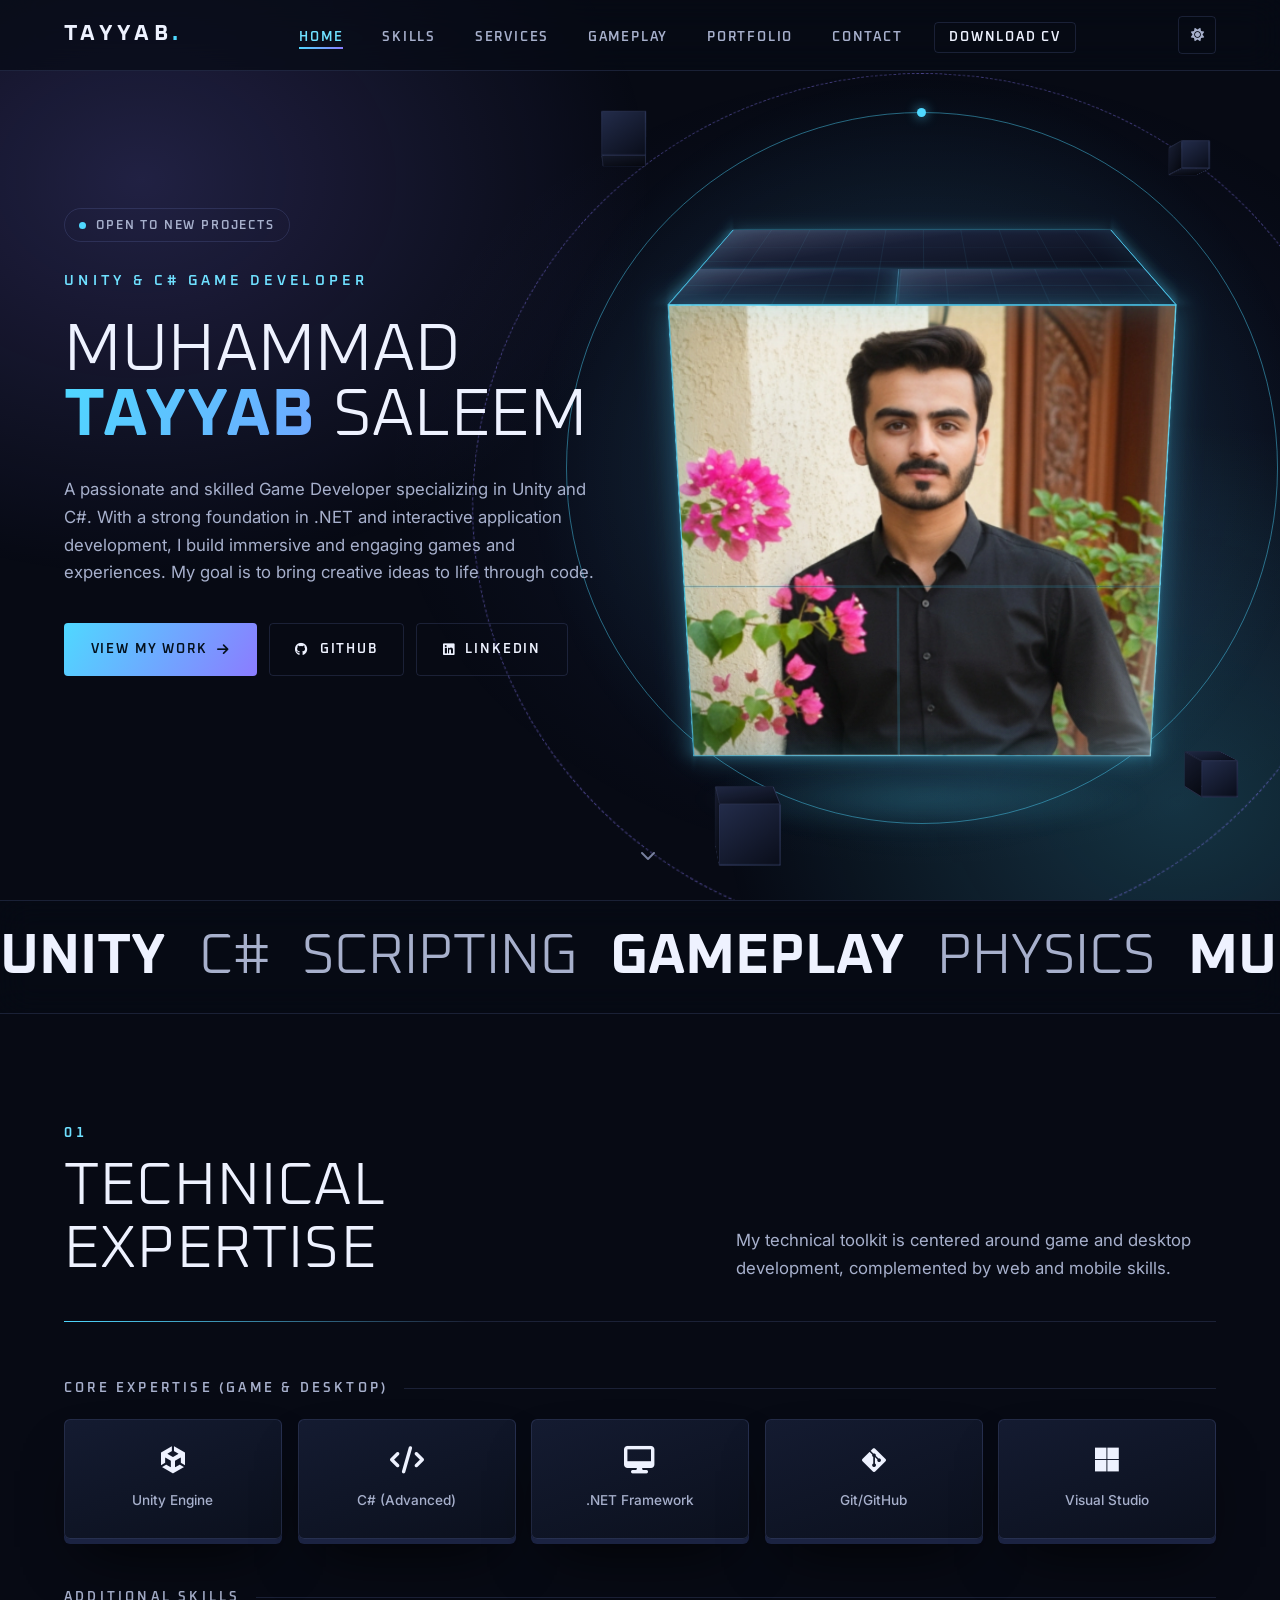
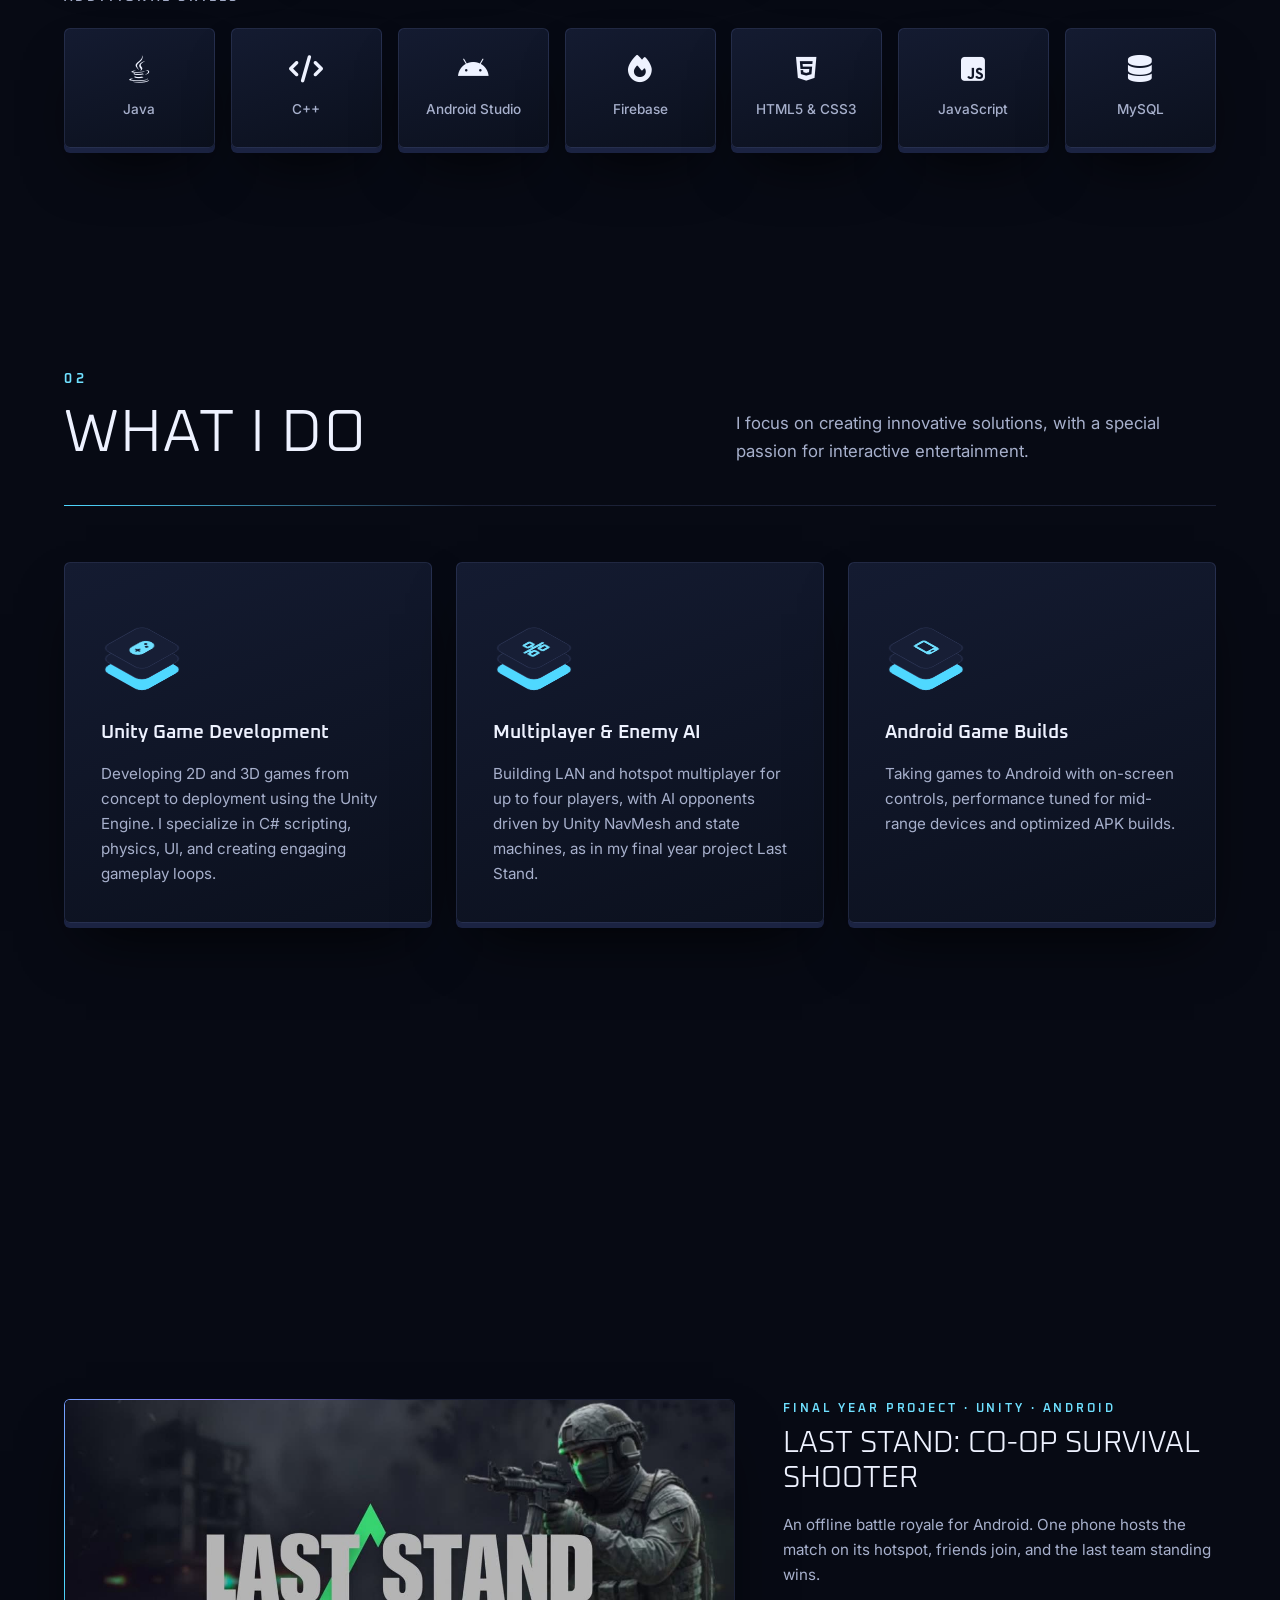
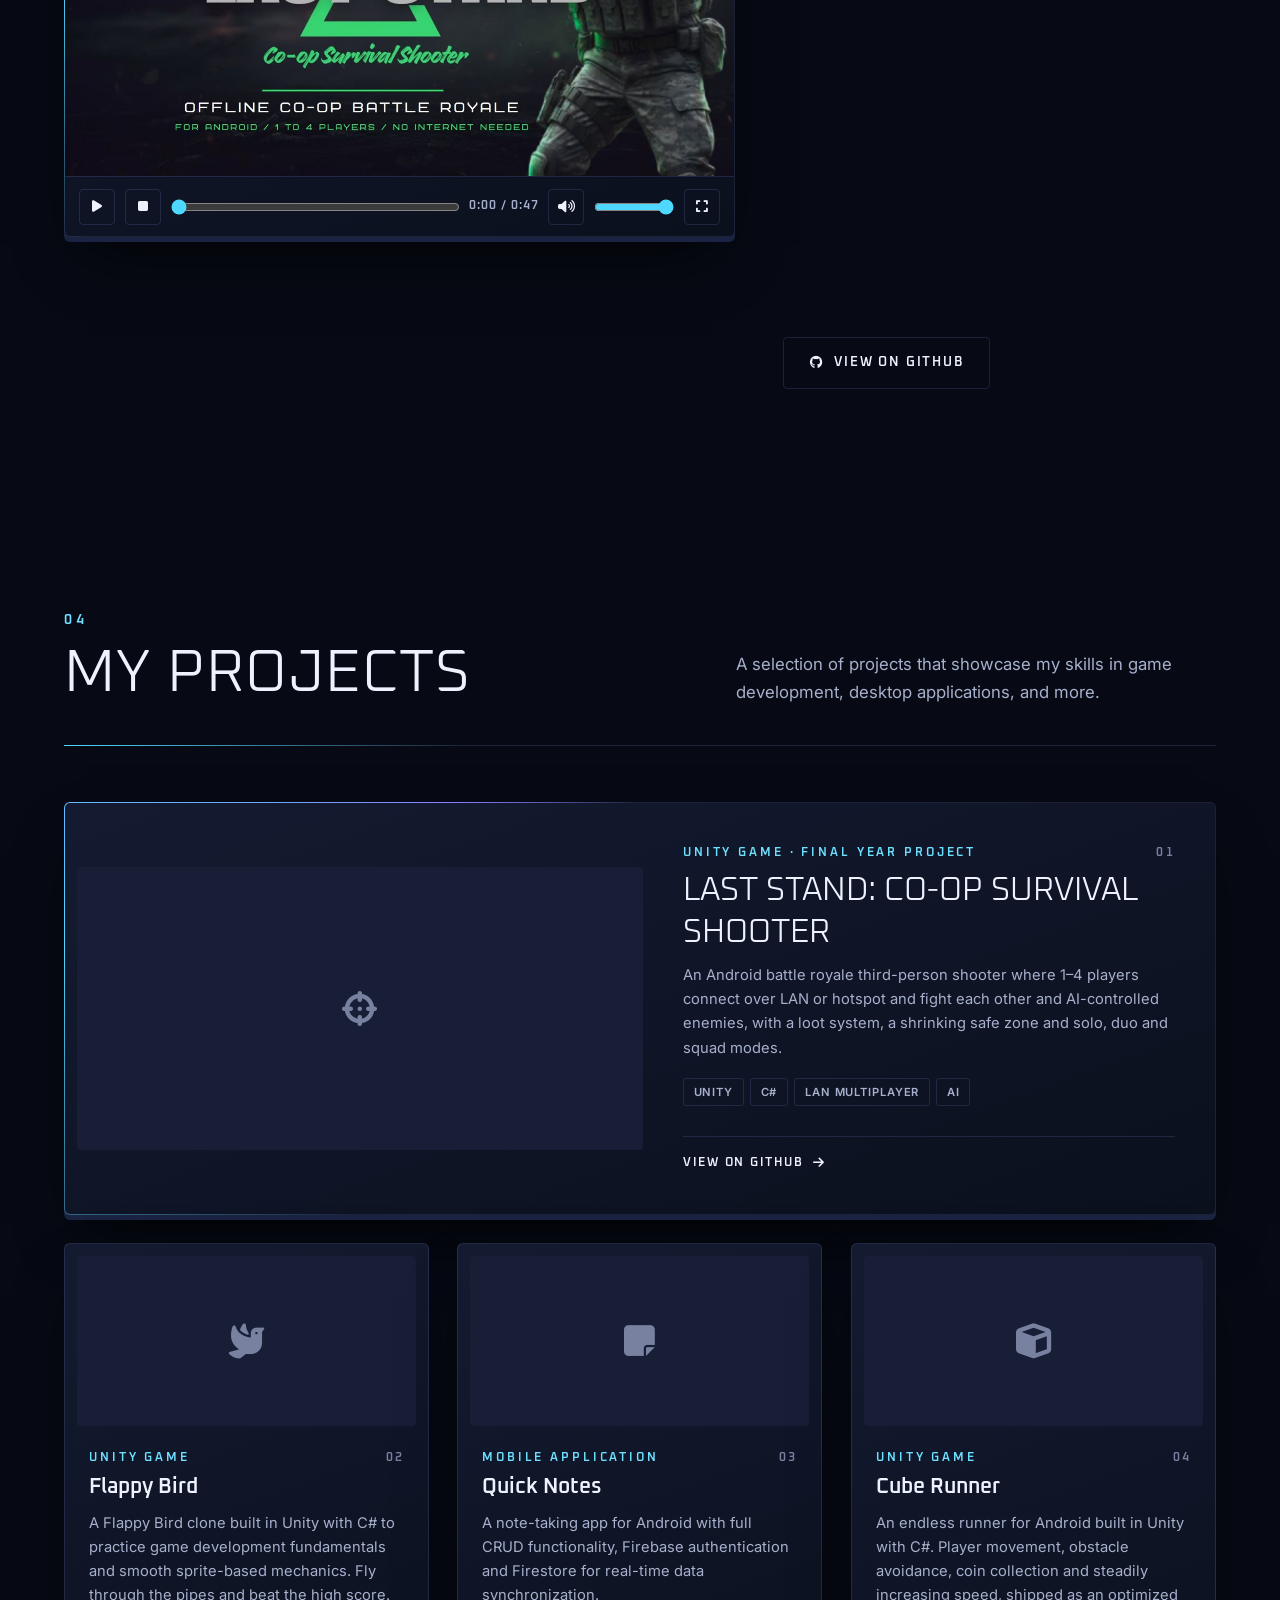
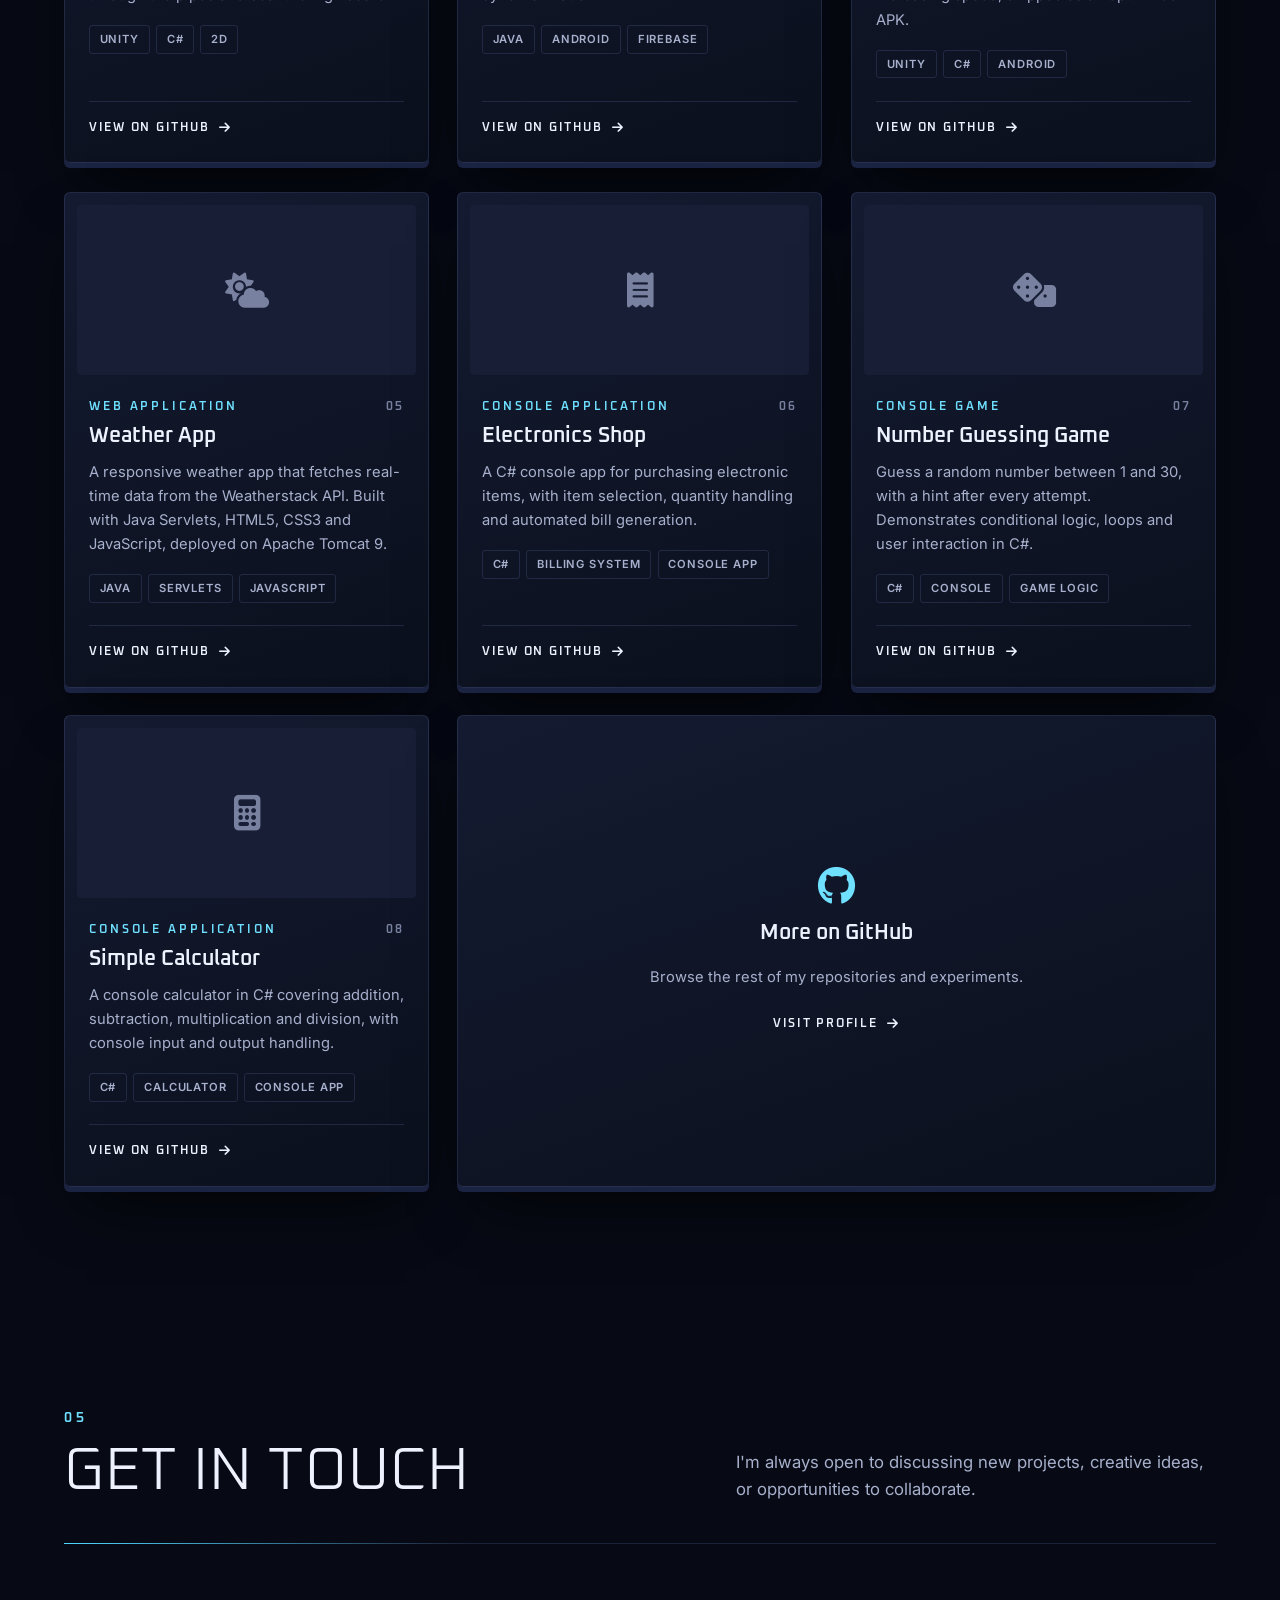
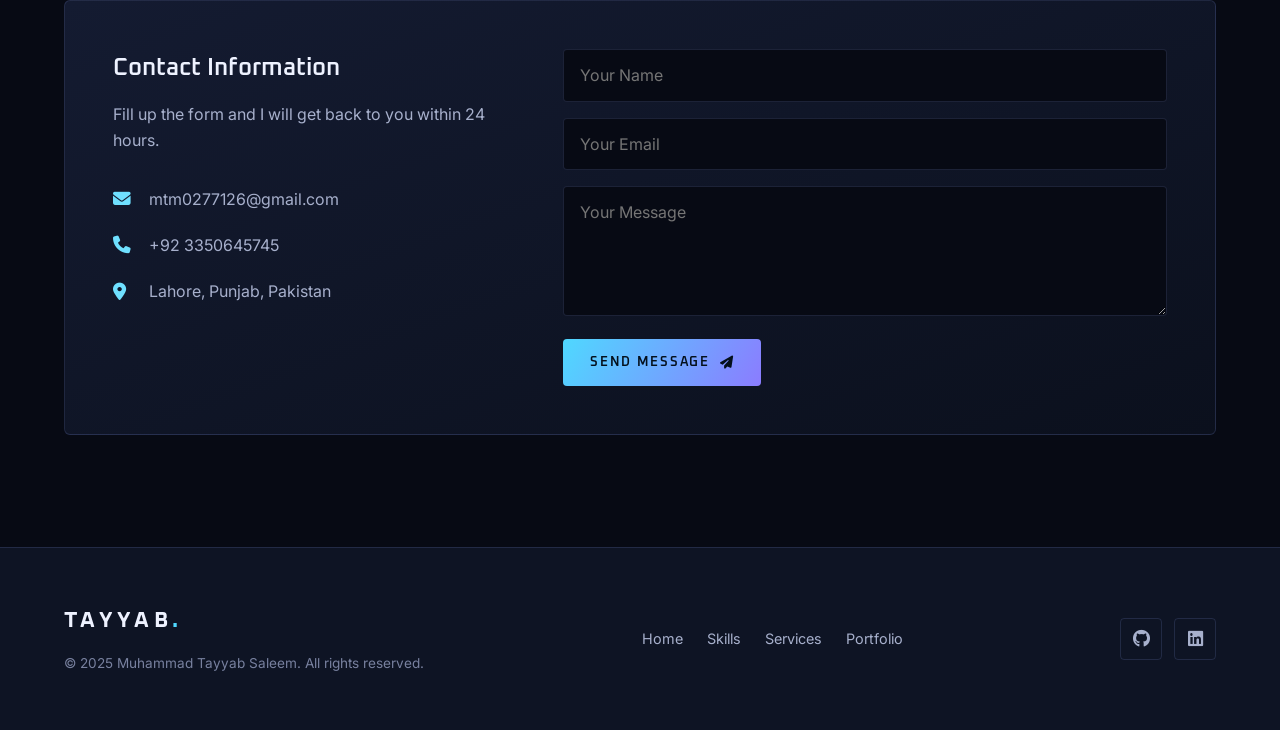
==== commit 0ad7d67f: "Update" ====
--- a/index.html
+++ b/index.html
@@ -25,9 +25,9 @@
                     <div class="cube-spin">
                         <div class="cube">
                             <div class="face front"><span></span><span></span><span></span></div>
-                            <div class="face right"><span><i class="fab fa-unity"></i></span><span></span><span></span></div>
-                            <div class="face back"><span>C#</span><span></span><span></span></div>
-                            <div class="face left"><span><i class="fas fa-gamepad"></i></span><span></span><span></span></div>
+                            <div class="face right"><span><i class="fab fa-unity"></i></span><span>Unity</span><span>Engine</span></div>
+                            <div class="face back"><span>C#</span><span>.NET</span><span>Scripting</span></div>
+                            <div class="face left"><span><i class="fas fa-gamepad"></i></span><span>Gameplay</span><span>Multiplayer</span></div>
                             <div class="face top"><span></span><span></span><span></span></div>
                             <div class="face bottom"><span></span><span></span><span></span></div>
                         </div>
@@ -52,7 +52,7 @@
                 <li><a href="#showcase">Gameplay</a></li>
                 <li><a href="#portfolio">Portfolio</a></li>
                 <li><a href="#contact">Contact</a></li>
-                <li><a href="cv/tayyab_cv.pdf" class="btn-secondary" download>Download CV</a></li>
+                <li><a href="cv/Muhammad_Tayyab_Saleem_CV.pdf" class="btn-secondary" download>Download CV</a></li>
             </ul>
             <div class="nav-controls">
                 <button class="theme-toggle" id="themeToggle" aria-label="Toggle theme">
@@ -221,7 +221,7 @@
                     <h3>Last Stand: Co-op Survival Shooter</h3>
                     <p>An offline battle royale for Android. One phone hosts the match on its hotspot, friends join,
                         and the last team standing wins.</p>
-                    <ul class="showcase-list">
+                    <ul class="showcase-list fade-in stagger">
                         <li><span><strong>No internet, no servers</strong>A battle royale that runs on your phone
                                 alone.</span></li>
                         <li><span><strong>Host a match</strong>One phone hosts and friends join on its
@@ -418,6 +418,15 @@
                         <span class="project-link">View on GitHub <i class="fas fa-arrow-right"></i></span>
                     </div>
                 </a>
+
+                <!-- closing tile: fills the rest of the last row -->
+                <a class="project-card project-more" href="https://github.com/mtayyab-saleem" target="_blank"
+                    rel="noopener">
+                    <i class="fab fa-github"></i>
+                    <h3 class="project-title">More on GitHub</h3>
+                    <p class="project-description">Browse the rest of my repositories and experiments.</p>
+                    <span class="project-link">Visit Profile <i class="fas fa-arrow-right"></i></span>
+                </a>
             </div>
         </section>
 
@@ -428,7 +437,7 @@
                 opportunities to collaborate.</p>
             </div>
             <div class="contact-container">
-                <div class="contact-info fade-in">
+                <div class="contact-info fade-in stagger">
                     <h3>Contact Information</h3>
                     <p>Fill up the form and I will get back to you within 24 hours.</p>
                     <div class="contact-item">
@@ -444,7 +453,7 @@
                         <span>Lahore, Punjab, Pakistan</span>
                     </div>
                 </div>
-                <form action="https://formspree.io/f/movwbovj" method="POST" class="contact-form fade-in">
+                <form action="https://formspree.io/f/movwbovj" method="POST" class="contact-form fade-in stagger">
                     <div class="form-group">
                         <input type="text" name="name" placeholder="Your Name" required>
                     </div>
--- a/style.css
+++ b/style.css
@@ -2,56 +2,88 @@
 /* Theme */
 /* ------------------- */
 :root {
-    /* Dark: black and charcoal with a single green accent (cube seams, labels, primary button) */
-    --bg: #060606;
-    --surface: #101112;
-    --surface-2: #18191b;
-    --line: rgba(255, 255, 255, 0.1);
-    --text: #f3f3f1;
-    --text-2: #a2a4a8;
-    --muted: #7d8087;
-    --accent: #67e043;
-    --accent-rgb: 103, 224, 67;
+    /* Dark: midnight navy, a cyan accent (cube seams, labels) and violet as the second tone in
+       gradients and background glows */
+    color-scheme: dark;
+    --bg: #070a14;
+    --surface: #0e1424;
+    --surface-2: #171e35;
+    /* card fill; a gradient in both themes because it is layered under other backgrounds */
+    --card: linear-gradient(160deg, #141b31, #0b101d);
+    --line: rgba(150, 170, 255, 0.15);
+    --text: #eef2ff;
+    --text-2: #a7b0cc;
+    --muted: #78819f;
+    --accent: #4fd8ff;
+    --accent-rgb: 79, 216, 255;
+    --accent-2: #8b7cff;
+    --accent-2-rgb: 139, 124, 255;
     /* accent when it is used as small text; differs from --accent only in the light theme */
-    --accent-ink: #67e043;
-    --on-accent: #050505;
-    --cube-face: linear-gradient(145deg, #25272a, #0c0d0e);
-    --nav-bg: rgba(6, 6, 6, 0.72);
-    --shadow: 0 30px 60px -22px rgba(0, 0, 0, 0.9);
+    --accent-ink: #6fe0ff;
+    --on-accent: #04101c;
+    /* accent gradient as a fill (buttons, lines) and as text */
+    --grad: linear-gradient(120deg, #4fd8ff, #8b7cff);
+    --grad-ink: var(--grad);
+    --cube-face: linear-gradient(145deg, #232c4a, #0a0e1b);
+    --nav-bg: rgba(7, 10, 20, 0.7);
+    --shadow: 0 30px 60px -22px rgba(0, 0, 0, 0.85);
     /* side wall of the extruded cards */
-    --edge: #1f2124;
+    --edge: #1b2342;
     /* soft light behind the cube, and what the cube casts on the floor */
-    --spot: rgba(255, 255, 255, 0.055);
-    --floor: rgba(var(--accent-rgb), 0.16);
+    --spot: rgba(110, 140, 255, 0.1);
+    --floor: rgba(var(--accent-rgb), 0.2);
+    /* strength of the drifting colour fields behind the page */
+    --aurora: 0.2;
     --font-display: 'Oxanium', 'Inter', sans-serif;
     /* edge length of the hero cube; the mobile layout also reserves space from it */
-    --cube: min(34vw, 46vh, 420px);
+    --cube: min(34vw, 46vh, 30rem);
+    /* widest the content gets, and the space kept free at each side of it */
+    --page: 96rem;
+    --gutter: clamp(1.25rem, 5vw, 6rem);
 }
 
 /* Light: black, light grey and sky blue */
 [data-theme="light"] {
+    color-scheme: light;
     --bg: #eceef1;
     --surface: #ffffff;
     --surface-2: #f3f4f6;
+    --card: linear-gradient(160deg, #ffffff, #f7f8fa);
     --line: rgba(10, 10, 10, 0.12);
     --text: #0a0a0b;
     --text-2: #4b5058;
     --muted: #666c75;
     --accent: #0ea5e9;
     --accent-rgb: 14, 165, 233;
+    --accent-2: #6366f1;
+    --accent-2-rgb: 99, 102, 241;
     --accent-ink: #0369a1;
+    --grad: linear-gradient(120deg, #38bdf8, #818cf8);
+    --grad-ink: linear-gradient(120deg, #0369a1, #4f46e5);
     --cube-face: linear-gradient(145deg, #ffffff, #d3d8de);
     --nav-bg: rgba(236, 238, 241, 0.78);
     --shadow: 0 30px 60px -25px rgba(10, 10, 10, 0.3);
     --edge: #c3c8d0;
     --spot: rgba(255, 255, 255, 0.95);
     --floor: rgba(10, 10, 10, 0.3);
+    --aurora: 0.13;
 }
 
 * {
     margin: 0;
     padding: 0;
     box-sizing: border-box;
+}
+
+html {
+    /* everything is sized in rem, so this scales type and spacing up gently on wide screens
+       (16px up to 1280px wide, 20px from about 2080px) */
+    font-size: clamp(100%, 0.6rem + 0.5vw, 125%);
+    scrollbar-color: var(--surface-2) var(--bg);
+}
+
+::selection {
+    background: rgba(var(--accent-rgb), 0.3);
 }
 
 body {
@@ -62,6 +94,26 @@
     overflow-x: hidden;
     counter-reset: section;
     transition: background 0.3s ease, color 0.3s ease;
+}
+
+/* Theme switch: the new theme opens in a circle from the toggle button (--vx / --vy, set in
+   script.js). Browsers without view transitions just switch. */
+::view-transition-old(root) {
+    animation: none;
+}
+
+::view-transition-new(root) {
+    animation: theme-wipe 0.6s ease-out;
+}
+
+@keyframes theme-wipe {
+    from {
+        clip-path: circle(0 at var(--vx) var(--vy));
+    }
+
+    to {
+        clip-path: circle(150vmax at var(--vx) var(--vy));
+    }
 }
 
 a:focus-visible,
@@ -105,6 +157,23 @@
     }
 }
 
+/* two soft colour fields drifting behind everything; oversized so the edges never show */
+.scene::before {
+    content: '';
+    position: absolute;
+    inset: -25%;
+    background:
+        radial-gradient(38% 42% at 24% 30%, rgba(var(--accent-2-rgb), var(--aurora)), transparent 70%),
+        radial-gradient(34% 40% at 78% 76%, rgba(var(--accent-rgb), var(--aurora)), transparent 70%);
+    animation: drift 28s ease-in-out infinite alternate;
+}
+
+@keyframes drift {
+    to {
+        transform: translate(6%, -5%) rotate(14deg) scale(1.15);
+    }
+}
+
 .cube-wrap {
     --s: var(--cube);
     position: absolute;
@@ -119,7 +188,16 @@
     opacity: calc(1 - var(--open) * var(--cube-fade, 0.87));
 }
 
-/* contact shadow / reflected glow under the cube */
+/* halo behind the cube, so it reads as lit from the back */
+.cube-wrap::before {
+    content: '';
+    position: absolute;
+    inset: -45%;
+    border-radius: 50%;
+    background: radial-gradient(closest-side, rgba(var(--accent-2-rgb), calc(var(--aurora) * 1.5)), rgba(var(--accent-rgb), calc(var(--aurora) * 0.4)) 55%, transparent);
+}
+
+/* contact shadow / reflected glow under the cube; shrinks as the cube floats up */
 .cube-wrap::after {
     content: '';
     position: absolute;
@@ -131,6 +209,24 @@
     background: radial-gradient(closest-side, var(--floor), transparent);
     filter: blur(8px);
     opacity: calc(1 - var(--open) * 1.5);
+    animation: float-shadow 5s ease-in-out infinite alternate;
+}
+
+@keyframes float-shadow {
+    to {
+        scale: 0.84;
+    }
+}
+
+/* the whole cube hovers gently */
+.cube-stage {
+    animation: float 5s ease-in-out infinite alternate;
+}
+
+@keyframes float {
+    to {
+        translate: 0 -3.5%;
+    }
 }
 
 /* thin ring orbiting the cube; real 3D, so the cube hides the part that passes behind it */
@@ -138,9 +234,20 @@
     position: absolute;
     inset: -36%;
     border-radius: 50%;
-    border: 1px solid rgba(var(--accent-rgb), 0.4);
+    border: 1px solid rgba(var(--accent-rgb), 0.45);
     opacity: calc(1 - var(--open) * 1.2);
+    transform-style: preserve-3d;
     animation: orbit 18s linear infinite;
+}
+
+/* second, dashed ring tilted slightly off the first: it wobbles around it as the pair turns */
+.cube-orbit::before {
+    content: '';
+    position: absolute;
+    inset: -13%;
+    border-radius: 50%;
+    border: 1px dashed rgba(var(--accent-2-rgb), 0.5);
+    transform: rotateX(16deg);
 }
 
 /* satellite */
@@ -192,13 +299,14 @@
     animation: sway 9s ease-in-out infinite alternate;
 }
 
+/* wide enough that the side face and its labels come properly into view */
 @keyframes sway {
     from {
-        transform: rotateY(-34deg);
+        transform: rotateY(-42deg);
     }
 
     to {
-        transform: rotateY(-10deg);
+        transform: rotateY(-8deg);
     }
 }
 
@@ -248,45 +356,103 @@
     transform: rotateX(-90deg) translateZ(var(--z));
 }
 
-/* Panels: the accent border is the seam line. --shade fakes lighting per face. */
+/* Panels. Background layers, top to bottom: a gloss highlight, a faint grid, the per-face shading
+   (--shade fakes the lighting) and the body colour. The cube's outer edges are bright; the seams
+   between panels (--seam, set per panel below) are dim. */
 .face span {
+    --seam: rgba(var(--accent-rgb), 0.22);
     position: absolute;
     display: grid;
     place-items: center;
-    background: linear-gradient(rgba(0, 0, 0, var(--shade, 0.1)), rgba(0, 0, 0, var(--shade, 0.1))), var(--cube-face);
-    border: 1px solid rgba(var(--accent-rgb), 0.55);
-    box-shadow: 0 0 14px rgba(var(--accent-rgb), 0.15);
+    background:
+        linear-gradient(135deg, rgba(255, 255, 255, 0.12), transparent 42%),
+        repeating-linear-gradient(0deg, rgba(var(--accent-rgb), 0.07) 0 1px, transparent 1px calc(var(--s) * 0.1)),
+        repeating-linear-gradient(90deg, rgba(var(--accent-rgb), 0.07) 0 1px, transparent 1px calc(var(--s) * 0.1)),
+        linear-gradient(rgba(0, 0, 0, var(--shade, 0.1)), rgba(0, 0, 0, var(--shade, 0.1))),
+        var(--cube-face);
+    border: 1px solid rgba(var(--accent-rgb), 0.8);
+    box-shadow: 0 0 calc(var(--s) * 0.04) rgba(var(--accent-rgb), 0.25), inset 0 0 calc(var(--s) * 0.1) rgba(var(--accent-rgb), 0.12);
     color: var(--text-2);
     font-family: var(--font-display);
-    font-size: calc(var(--s) * 0.2);
-    font-weight: 700;
-}
-
-/* top 60% */
+    font-size: calc(var(--s) * 0.042);
+    font-weight: 600;
+    letter-spacing: 0.2em;
+    text-transform: uppercase;
+}
+
+/* top 60%: the face's main glyph, lit */
 .face span:nth-child(1) {
     inset: 0 0 40% 0;
     translate: 0 calc(var(--open) * -24%) calc(var(--open) * 40px);
     rotate: x calc(var(--open) * 14deg);
-}
-
-/* bottom left */
+    border-bottom-color: var(--seam);
+    color: var(--accent-ink);
+    font-size: calc(var(--s) * 0.2);
+    font-weight: 700;
+    letter-spacing: 0;
+    text-shadow: 0 0 calc(var(--s) * 0.05) rgba(var(--accent-rgb), 0.55);
+}
+
+/* bottom left: label */
 .face span:nth-child(2) {
     inset: 60% 55% 0 0;
     translate: calc(var(--open) * -30%) calc(var(--open) * 36%);
     rotate: z calc(var(--open) * -10deg);
-}
-
-/* bottom right */
+    border-top-color: var(--seam);
+    border-right-color: var(--seam);
+}
+
+/* bottom right: label */
 .face span:nth-child(3) {
     inset: 60% 0 0 45%;
     translate: calc(var(--open) * 28%) calc(var(--open) * 30%) calc(var(--open) * -30px);
     rotate: y calc(var(--open) * -16deg);
+    border-top-color: var(--seam);
+    border-left-color: var(--seam);
 }
 
 /* Front face: the photo, cut across the same three panels.
-   Each background-size is face size / panel size, so the pieces line up into one image. */
+   Each background-size is face size / panel size, so the pieces line up into one image.
+   No panel glow while closed (it would draw lit lines across the photo); it comes up as they part. */
 .face.front span {
     background-image: url('img/profile-pic.webp');
+    box-shadow: 0 0 calc(var(--s) * 0.04) rgba(var(--accent-rgb), calc(var(--open) * 0.3));
+}
+
+/* Photo finish, laid over the three panels as one sheet so it has no seams: a vignette with a lit
+   rim (::before) and a band of light that crosses every few seconds (::after). Both fade out as
+   soon as the cube starts to open, because the panels move out from under them. */
+.face.front::before,
+.face.front::after {
+    content: '';
+    position: absolute;
+    inset: 0;
+    transform: translateZ(1px);
+    opacity: calc(1 - var(--open) * 6);
+}
+
+.face.front::before {
+    background: radial-gradient(120% 120% at 50% 30%, transparent 50%, rgba(4, 8, 20, 0.5));
+    box-shadow: 0 0 calc(var(--s) * 0.06) rgba(var(--accent-rgb), 0.35), inset 0 0 calc(var(--s) * 0.08) rgba(var(--accent-rgb), 0.25);
+}
+
+.face.front::after {
+    background: linear-gradient(115deg, transparent 40%, rgba(255, 255, 255, 0.28) 50%, transparent 60%) no-repeat;
+    background-size: 250% 100%;
+    animation: sheen 7s ease-in-out infinite;
+}
+
+/* the band waits off the left edge, then crosses to the right */
+@keyframes sheen {
+
+    0%,
+    55% {
+        background-position: 150% 0;
+    }
+
+    100% {
+        background-position: -50% 0;
+    }
 }
 
 .face.front span:nth-child(1) {
@@ -410,20 +576,42 @@
 }
 
 .section {
-    padding: 7rem 2rem;
-    max-width: 1200px;
+    padding: 7rem var(--gutter);
+    max-width: var(--page);
     margin: 0 auto;
     position: relative;
 }
 
 .section-head {
+    position: relative;
     display: grid;
     grid-template-columns: 1.1fr 1fr;
     gap: 2rem 4rem;
     align-items: end;
     padding-bottom: 2.5rem;
     margin-bottom: 3.5rem;
-    border-bottom: 1px solid var(--line);
+}
+
+/* the rule under the heading draws itself in when the section scrolls into view */
+.section-head::after {
+    content: '';
+    position: absolute;
+    left: 0;
+    right: 0;
+    bottom: 0;
+    height: 1px;
+    background: linear-gradient(90deg, var(--accent), var(--line) 35%);
+    transform: scaleX(0);
+    transform-origin: left;
+    transition: transform 1.1s cubic-bezier(0.2, 0.7, 0.2, 1) 0.2s;
+}
+
+.section-head.visible::after {
+    transform: scaleX(1);
+}
+
+.section-head.visible .section-subtitle {
+    animation: rise 0.8s cubic-bezier(0.2, 0.7, 0.2, 1) 0.25s backwards;
 }
 
 /* Large thin headline with an automatic section number above it */
@@ -449,11 +637,13 @@
 .section-subtitle {
     color: var(--text-2);
     font-size: 1.05rem;
-    max-width: 460px;
+    max-width: 30rem;
     justify-self: end;
 }
 
 .btn {
+    position: relative;
+    overflow: hidden;
     display: inline-flex;
     align-items: center;
     gap: 0.6rem;
@@ -475,9 +665,24 @@
     translate: 0 -3px;
 }
 
+/* a band of light sweeps across on hover */
+.btn::after {
+    content: '';
+    position: absolute;
+    inset: 0;
+    background: linear-gradient(110deg, transparent 35%, rgba(255, 255, 255, 0.35) 50%, transparent 65%);
+    translate: -100% 0;
+    transition: translate 0.6s ease;
+    pointer-events: none;
+}
+
+.btn:hover::after {
+    translate: 100% 0;
+}
+
 .btn-primary {
-    background: var(--accent);
-    border-color: var(--accent);
+    background: var(--grad) border-box;
+    border-color: transparent;
     color: var(--on-accent);
 }
 
@@ -502,6 +707,13 @@
     backdrop-filter: blur(16px);
     border-bottom: 1px solid var(--line);
     padding: 1rem 0;
+    animation: drop 0.8s cubic-bezier(0.2, 0.7, 0.2, 1) backwards;
+}
+
+@keyframes drop {
+    from {
+        translate: 0 -100%;
+    }
 }
 
 /* reading progress; --progress (0 to 1) is set in script.js */
@@ -512,7 +724,7 @@
     right: 0;
     bottom: -1px;
     height: 2px;
-    background: var(--accent);
+    background: var(--grad);
     transform: scaleX(var(--progress, 0));
     transform-origin: left;
 }
@@ -521,9 +733,9 @@
     display: flex;
     justify-content: space-between;
     align-items: center;
-    max-width: 1200px;
+    max-width: var(--page);
     margin: 0 auto;
-    padding: 0 2rem;
+    padding: 0 var(--gutter);
 }
 
 .logo {
@@ -560,6 +772,29 @@
 
 .nav-links a:hover {
     color: var(--text);
+}
+
+/* underline that grows from the left on hover and stays under the current section */
+.nav-links a:not(.btn-secondary) {
+    position: relative;
+}
+
+.nav-links a:not(.btn-secondary)::after {
+    content: '';
+    position: absolute;
+    left: 0.9rem;
+    right: 0.9rem;
+    bottom: 0.2rem;
+    height: 2px;
+    background: var(--grad);
+    transform: scaleX(0);
+    transform-origin: left;
+    transition: transform 0.3s ease;
+}
+
+.nav-links a:hover::after,
+.nav-links a.active::after {
+    transform: scaleX(1);
 }
 
 .nav-links a.active {
@@ -618,8 +853,10 @@
 }
 
 /* drifts slightly against the cursor so the text and the cube read as separate depths */
+/* the second max-width term is the space left of the cube (centred at 72vw, about 0.72 of its edge
+   wide to each side at full sway), so the text never runs under it */
 .hero-content {
-    max-width: 760px;
+    max-width: min(47.5rem, 72vw - var(--cube) * 0.72 - var(--gutter) - 1rem);
     translate: calc(var(--mx, 0) * -14px) calc(var(--my, 0) * -10px);
     transition: translate 0.5s ease-out;
 }
@@ -700,7 +937,8 @@
 }
 
 .hero-content h1 {
-    font-size: clamp(2.6rem, 6.4vw, 5.6rem);
+    /* 5.2vw keeps "Tayyab Saleem" on one line within that width */
+    font-size: clamp(2.6rem, 5.2vw, 5.6rem);
     font-weight: 300;
     line-height: 0.98;
     text-transform: uppercase;
@@ -708,14 +946,26 @@
     margin-bottom: 1.75rem;
 }
 
+/* the gradient is twice the width of the text and slides back and forth under it */
 .hero-content h1 strong {
     font-weight: 700;
+    background: var(--grad-ink) 0 0 / 200% 100%;
+    -webkit-background-clip: text;
+    background-clip: text;
+    color: transparent;
+    animation: shimmer 5s ease-in-out infinite alternate;
+}
+
+@keyframes shimmer {
+    to {
+        background-position: 100% 0;
+    }
 }
 
 .hero-content p {
     font-size: 1.05rem;
     color: var(--text-2);
-    max-width: 520px;
+    max-width: 34rem;
     margin-bottom: 2.25rem;
 }
 
@@ -760,7 +1010,8 @@
     padding: 1.75rem 0;
     border-top: 1px solid var(--line);
     border-bottom: 1px solid var(--line);
-    background: var(--bg);
+    background: var(--nav-bg);
+    backdrop-filter: blur(16px);
 }
 
 /* two identical spans; sliding by half the track loops seamlessly */
@@ -797,25 +1048,57 @@
 /* ------------------- */
 /* Cards tilt toward the cursor. --tx / --ty (-0.5 to 0.5) are set in script.js;
    --tilt is the max angle, --lift the hover rise. */
+/* registered so they can be transitioned / animated */
+@property --glow {
+    syntax: '<number>';
+    inherits: false;
+    initial-value: 0;
+}
+
+@property --angle {
+    syntax: '<angle>';
+    inherits: false;
+    initial-value: 0deg;
+}
+
 .skill-item,
 .service-card,
 .project-card {
     --tilt: 14deg;
-    background: var(--surface);
+    /* pool of light under the cursor; --glow fades it in on hover */
+    --hl: radial-gradient(circle at calc(50% + var(--tx, 0) * 100%) calc(50% - var(--ty, 0) * 100%), rgba(var(--accent-rgb), var(--glow)), transparent 55%);
+    background: var(--hl), var(--card);
     border: 1px solid var(--line);
     border-radius: 6px;
     transform: perspective(900px) rotateX(calc(var(--ty, 0) * var(--tilt))) rotateY(calc(var(--tx, 0) * var(--tilt))) translateY(var(--lift, 0px));
     /* first shadow is the slab's side wall: it slides opposite to the tilt, so the card reads as a
        solid block with thickness rather than a flat sheet */
     box-shadow: calc(var(--tx, 0) * -20px) calc(5px + var(--ty, 0) * 20px) 0 var(--edge), var(--shadow);
-    transition: transform 0.25s ease-out, border-color 0.3s ease, box-shadow 0.25s ease-out;
+    transition: transform 0.25s ease-out, border-color 0.3s ease, box-shadow 0.25s ease-out, --glow 0.3s ease;
 }
 
 .skill-item:hover,
 .service-card:hover,
 .project-card:hover {
     --lift: -6px;
+    --glow: 0.16;
     border-color: rgba(var(--accent-rgb), 0.6);
+}
+
+/* Featured project and video player: a streak of accent light travels round the border.
+   The fill sits on the padding box; the conic gradient shows through the transparent border. */
+.project-card.featured,
+.player {
+    border-color: transparent;
+    background: var(--hl, none) padding-box, var(--card) padding-box,
+        conic-gradient(from var(--angle), var(--line) 0 65%, var(--accent), var(--accent-2), var(--line)) border-box;
+    animation: border-run 7s linear infinite;
+}
+
+@keyframes border-run {
+    to {
+        --angle: 360deg;
+    }
 }
 
 /* Reveal: when a grid scrolls in, its cards swing up one after another.
@@ -832,6 +1115,17 @@
         opacity: 0;
         transform: perspective(900px) rotateX(-40deg) translateY(50px) scale(0.94);
     }
+}
+
+/* the featured card keeps its border streak running after it has flipped in */
+.fade-in.visible>.project-card.featured {
+    animation: flip-in 0.8s cubic-bezier(0.2, 0.7, 0.2, 1) backwards, border-run 7s linear infinite;
+}
+
+/* Lists whose rows come in one after another once they scroll in; --i as above */
+.stagger.visible>* {
+    animation: rise 0.7s cubic-bezier(0.2, 0.7, 0.2, 1) backwards;
+    animation-delay: calc(0.15s + var(--i, 0) * 90ms);
 }
 
 /* ------------------- */
@@ -858,7 +1152,7 @@
 
 .skills-grid {
     display: grid;
-    grid-template-columns: repeat(auto-fit, minmax(140px, 1fr));
+    grid-template-columns: repeat(auto-fit, minmax(9rem, 1fr));
     gap: 1rem;
 }
 
@@ -868,18 +1162,20 @@
     align-items: center;
     justify-content: center;
     gap: 0.9rem;
-    min-height: 120px;
+    min-height: 7.5rem;
     padding: 1.5rem 1rem;
     text-align: center;
 }
 
 .skill-item i {
     font-size: 1.7rem;
-    transition: color 0.3s ease;
+    transition: color 0.3s ease, translate 0.3s ease, scale 0.3s ease;
 }
 
 .skill-item:hover i {
     color: var(--accent-ink);
+    translate: 0 -4px;
+    scale: 1.15;
 }
 
 .skill-item span {
@@ -893,7 +1189,7 @@
 /* ------------------- */
 .services-grid {
     display: grid;
-    grid-template-columns: repeat(auto-fit, minmax(280px, 1fr));
+    grid-template-columns: repeat(auto-fit, minmax(18rem, 1fr));
     gap: 1.5rem;
 }
 
@@ -992,9 +1288,9 @@
     align-items: start;
 }
 
+/* fill and border colour come from the border-streak rule under 3D Panels */
 .player {
-    background: var(--surface);
-    border: 1px solid var(--line);
+    border: 1px solid transparent;
     border-radius: 6px;
     overflow: hidden;
     box-shadow: 0 5px 0 var(--edge), var(--shadow);
@@ -1111,9 +1407,11 @@
 /* ------------------- */
 /* Portfolio Section */
 /* ------------------- */
+/* Column count is set per breakpoint (see Responsive Design) so that, with the featured card on
+   its own row and the closing tile taking up the slack, the last row is always full. */
 .project-grid {
     display: grid;
-    grid-template-columns: repeat(auto-fill, minmax(min(100%, 320px), 1fr));
+    grid-template-columns: repeat(4, 1fr);
     gap: 1.75rem;
     counter-reset: project;
 }
@@ -1312,6 +1610,28 @@
     translate: 6px 0;
 }
 
+/* Closing tile: link to the GitHub profile */
+.project-more {
+    counter-increment: none;
+    align-items: center;
+    justify-content: center;
+    gap: 0.5rem;
+    padding: 2rem;
+    text-align: center;
+}
+
+.project-more>i {
+    font-size: 2.4rem;
+    color: var(--accent-ink);
+    margin-bottom: 0.5rem;
+}
+
+.project-more .project-link {
+    margin-top: 0;
+    padding-top: 0;
+    border-top: 0;
+}
+
 /* ------------------- */
 /* Contact Section */
 /* ------------------- */
@@ -1319,7 +1639,7 @@
     display: grid;
     grid-template-columns: 1fr 1.5fr;
     gap: 3rem;
-    background: var(--surface);
+    background: var(--card);
     padding: 3rem;
     border-radius: 6px;
     border: 1px solid var(--line);
@@ -1394,12 +1714,13 @@
 footer {
     background: var(--surface);
     border-top: 1px solid var(--line);
-    padding: 3.5rem 2rem;
+    padding: 3.5rem 0;
 }
 
 .footer-content {
-    max-width: 1200px;
+    max-width: var(--page);
     margin: 0 auto;
+    padding: 0 var(--gutter);
     display: flex;
     justify-content: space-between;
     align-items: center;
@@ -1474,9 +1795,32 @@
 /* ------------------- */
 /* Responsive Design */
 /* ------------------- */
+@media (max-width: 1500px) {
+    .project-grid {
+        grid-template-columns: repeat(3, 1fr);
+    }
+
+    /* seven cards leave one alone on the last row; the closing tile fills the other two columns */
+    .project-more {
+        grid-column: span 2;
+    }
+}
+
 @media (max-width: 1024px) {
+    :root {
+        --gutter: 1.5rem;
+    }
+
     .section {
-        padding: 5rem 1.5rem;
+        padding-block: 5rem;
+    }
+
+    .project-grid {
+        grid-template-columns: repeat(2, 1fr);
+    }
+
+    .project-more {
+        grid-column: auto;
     }
 }
 
@@ -1490,6 +1834,7 @@
 @media (max-width: 768px) {
     :root {
         --cube: min(46vw, 28vh);
+        --gutter: 1rem;
     }
 
     /* nav links become a drop-down panel opened by the menu button */
@@ -1573,10 +1918,6 @@
         right: 1.5rem;
     }
 
-    nav {
-        padding: 0 1rem;
-    }
-
     /* cube sits at the top of the first screen; the hero text starts below it */
     .scene {
         --cx: 50%;
@@ -1589,7 +1930,7 @@
     }
 
     .section {
-        padding: 4rem 1rem;
+        padding-block: 4rem;
     }
 
     /* must stay after .section: it overrides that padding */
@@ -1599,6 +1940,11 @@
         padding-bottom: 5rem;
     }
 
+    /* the cube is above the text here, not beside it */
+    .hero-content {
+        max-width: none;
+    }
+
     /* keep only the bottom cube; the others would sit behind the text */
     .mini-cube:not(:nth-child(3)) {
         display: none;
@@ -1621,6 +1967,12 @@
     .footer-links {
         flex-wrap: wrap;
         justify-content: center;
+    }
+}
+
+@media (max-width: 640px) {
+    .project-grid {
+        grid-template-columns: 1fr;
     }
 }
 
